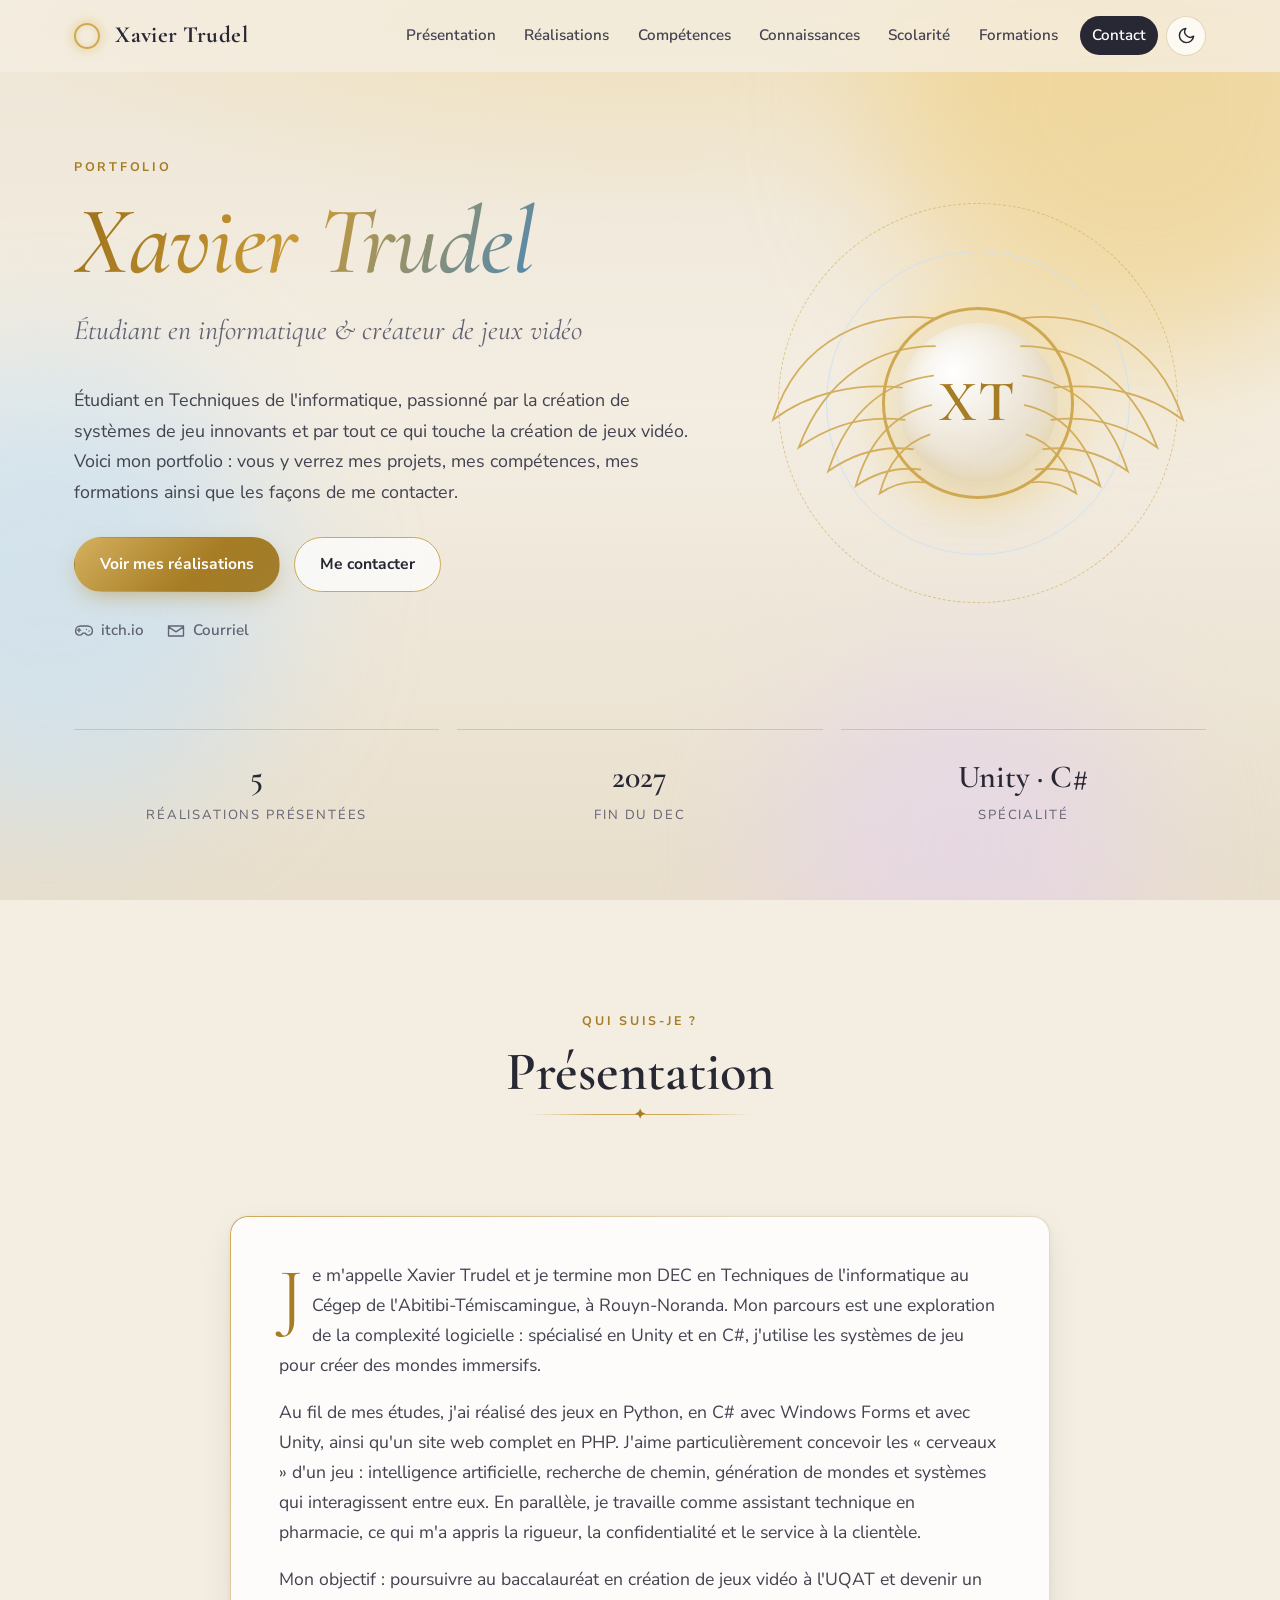
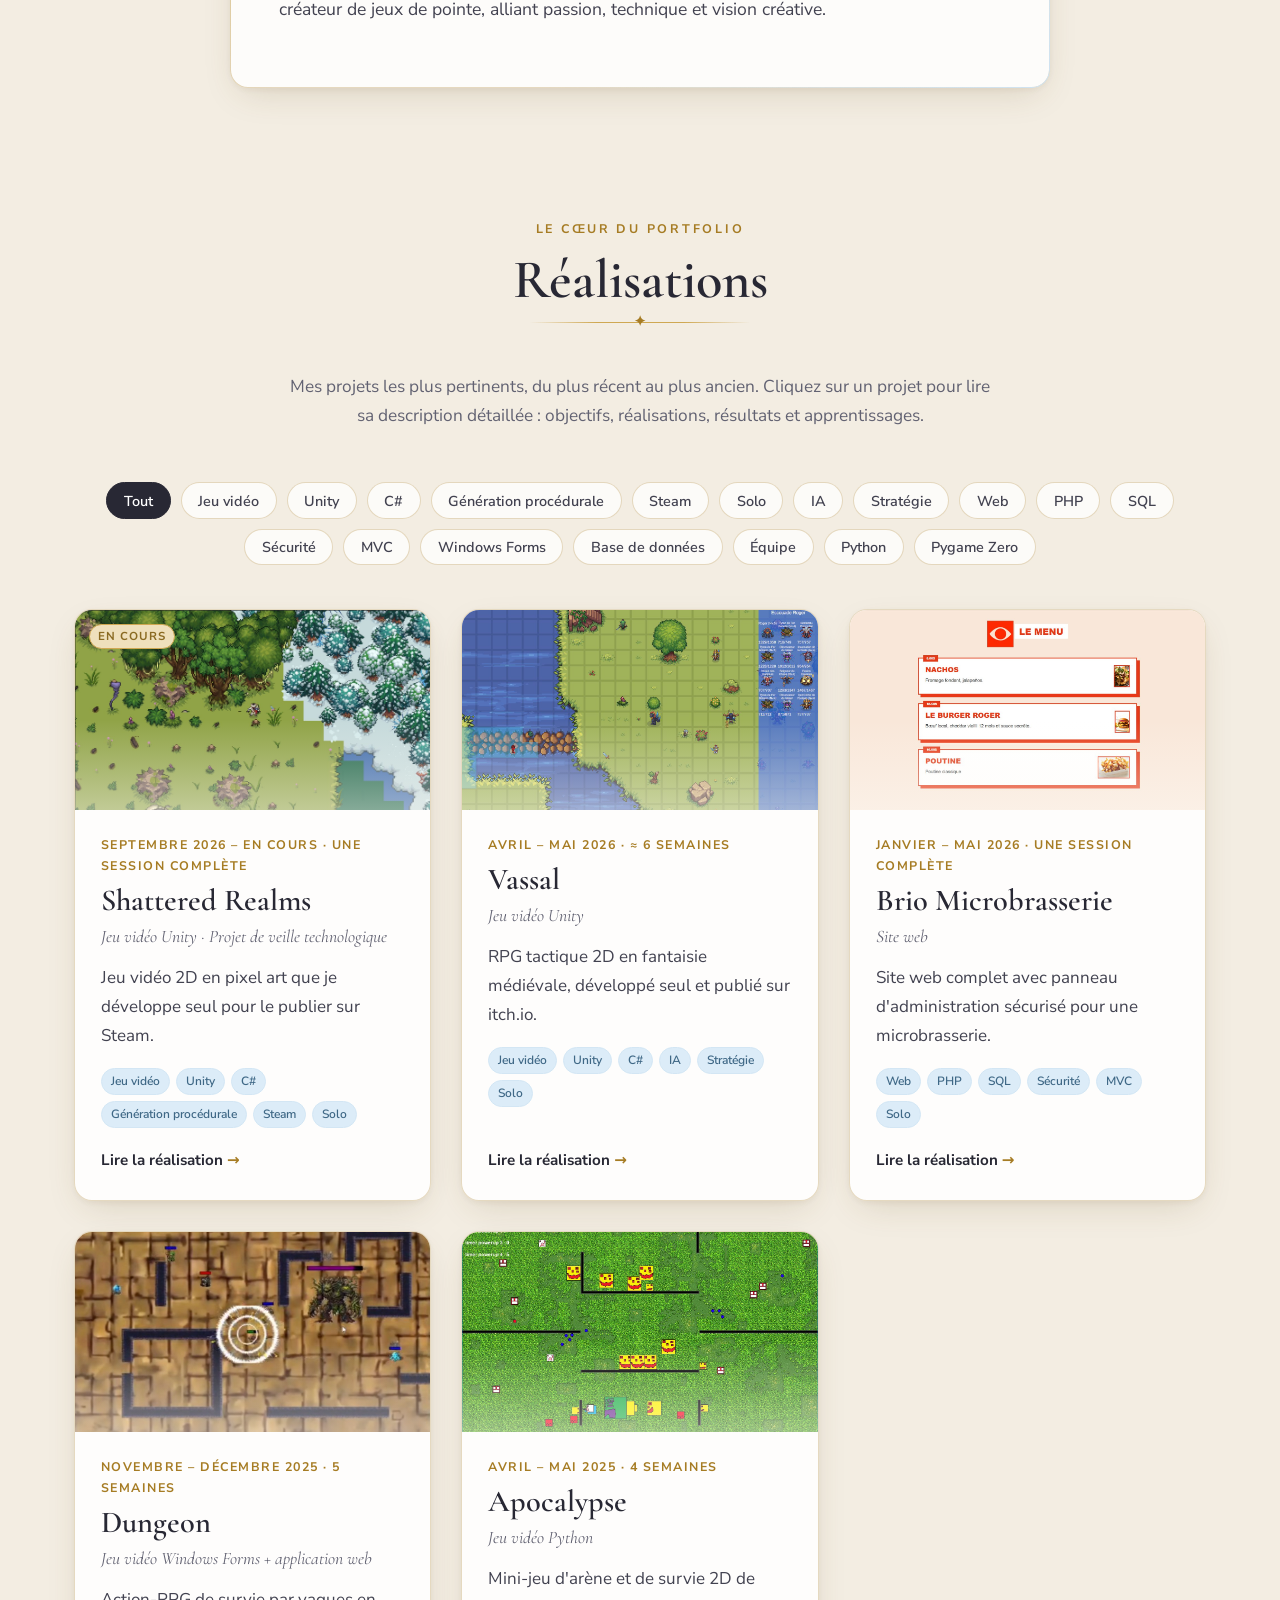
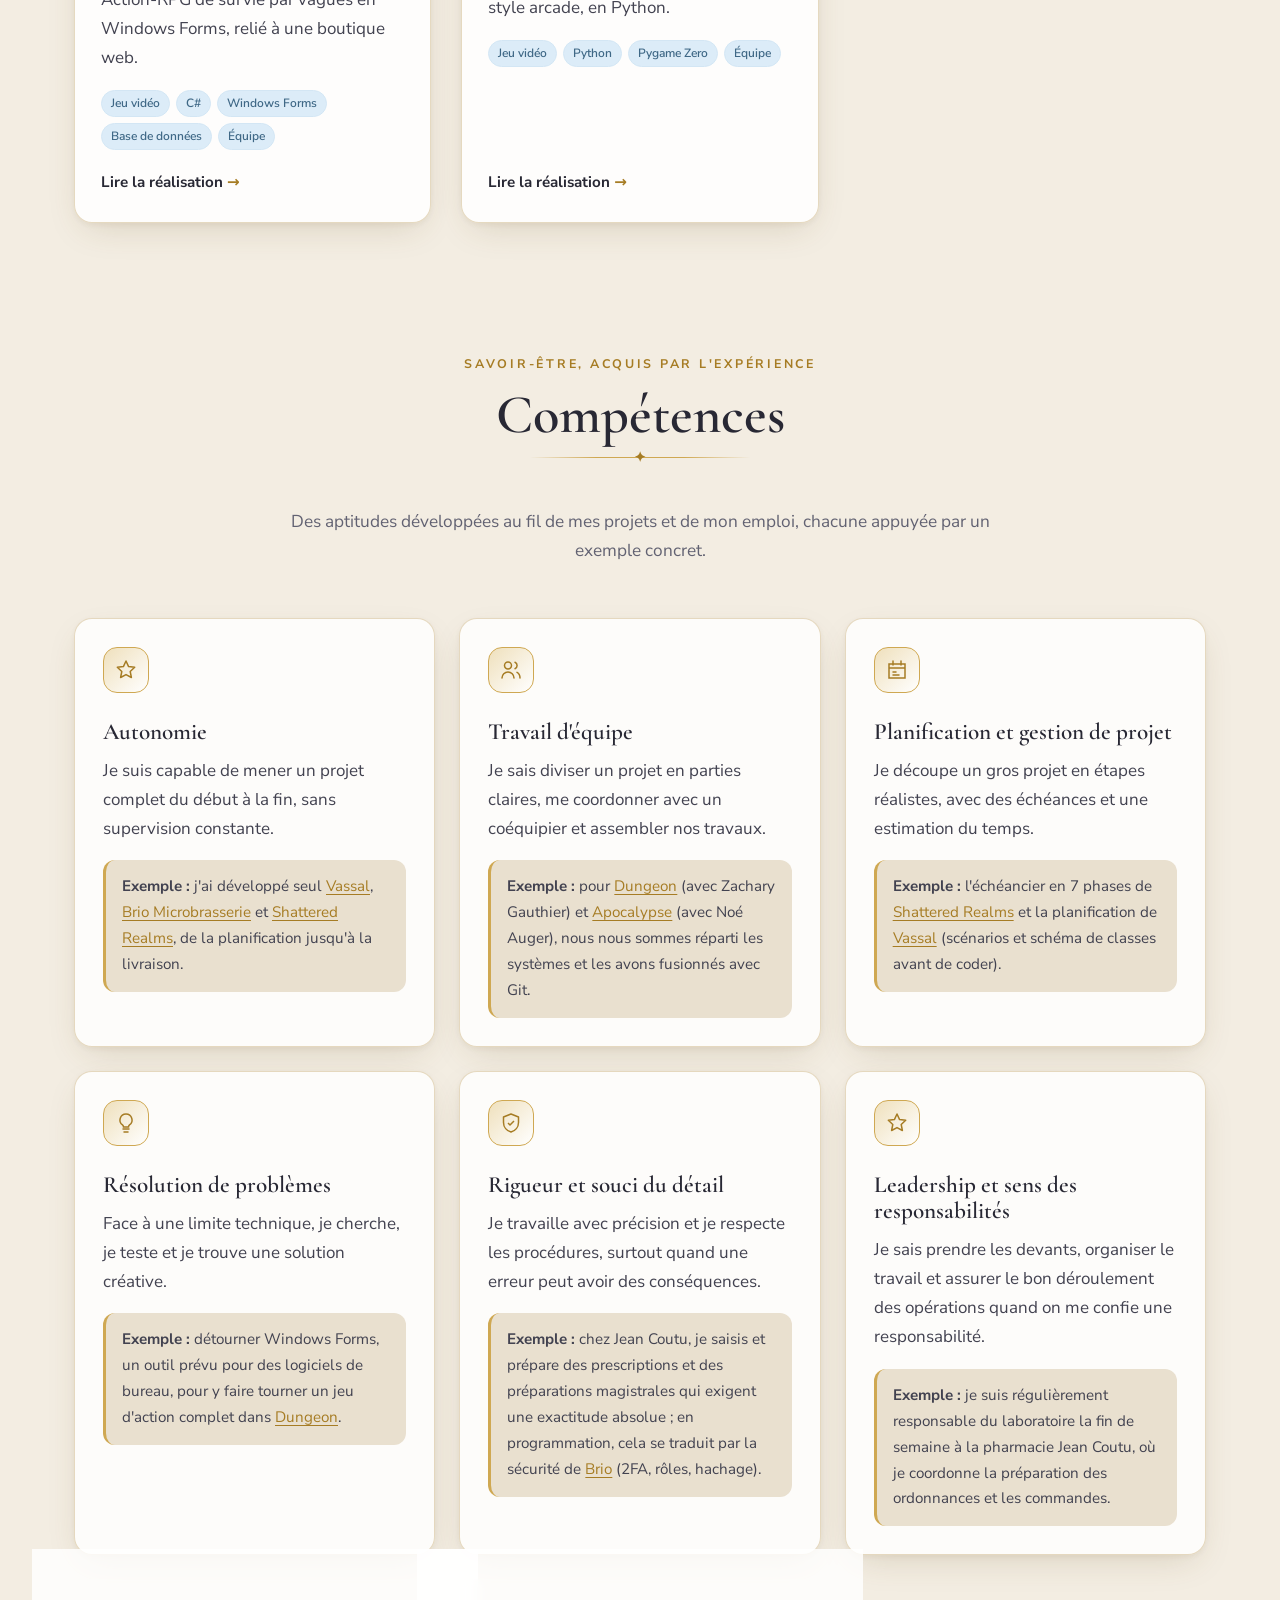
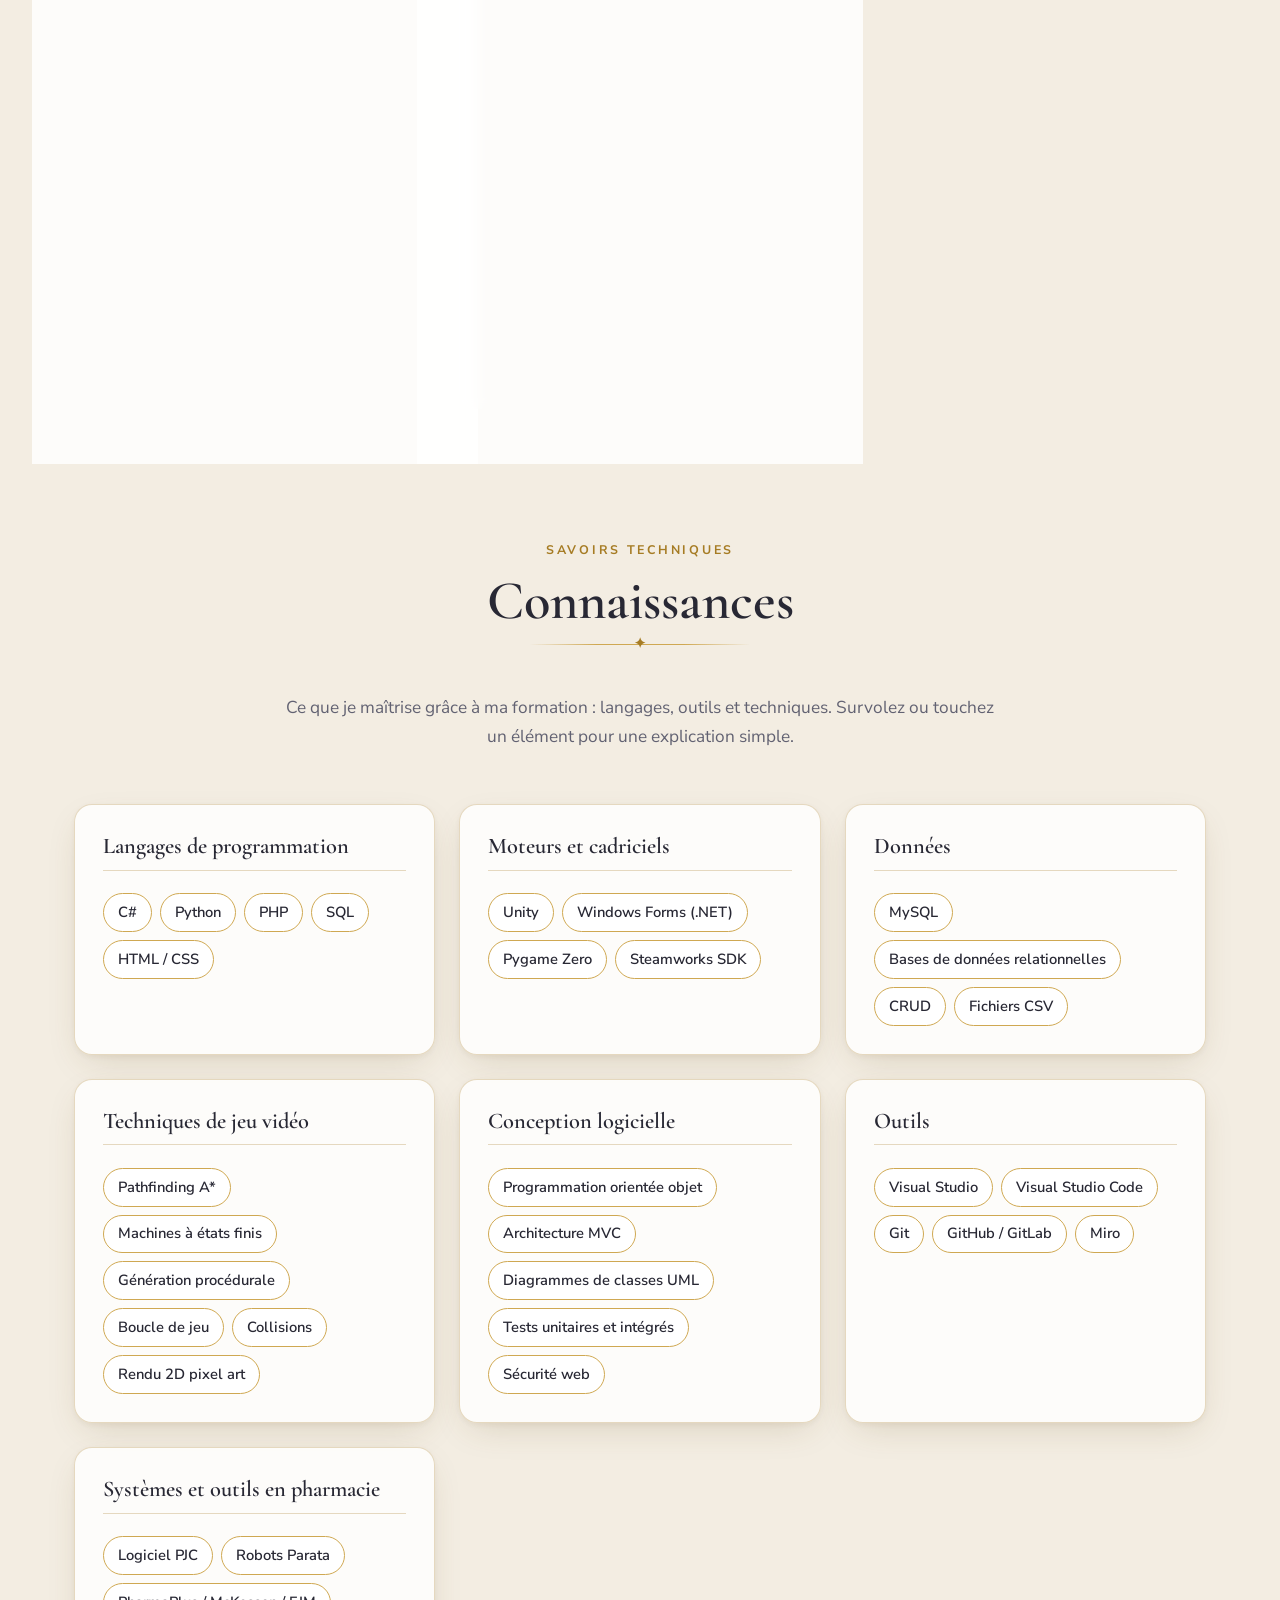
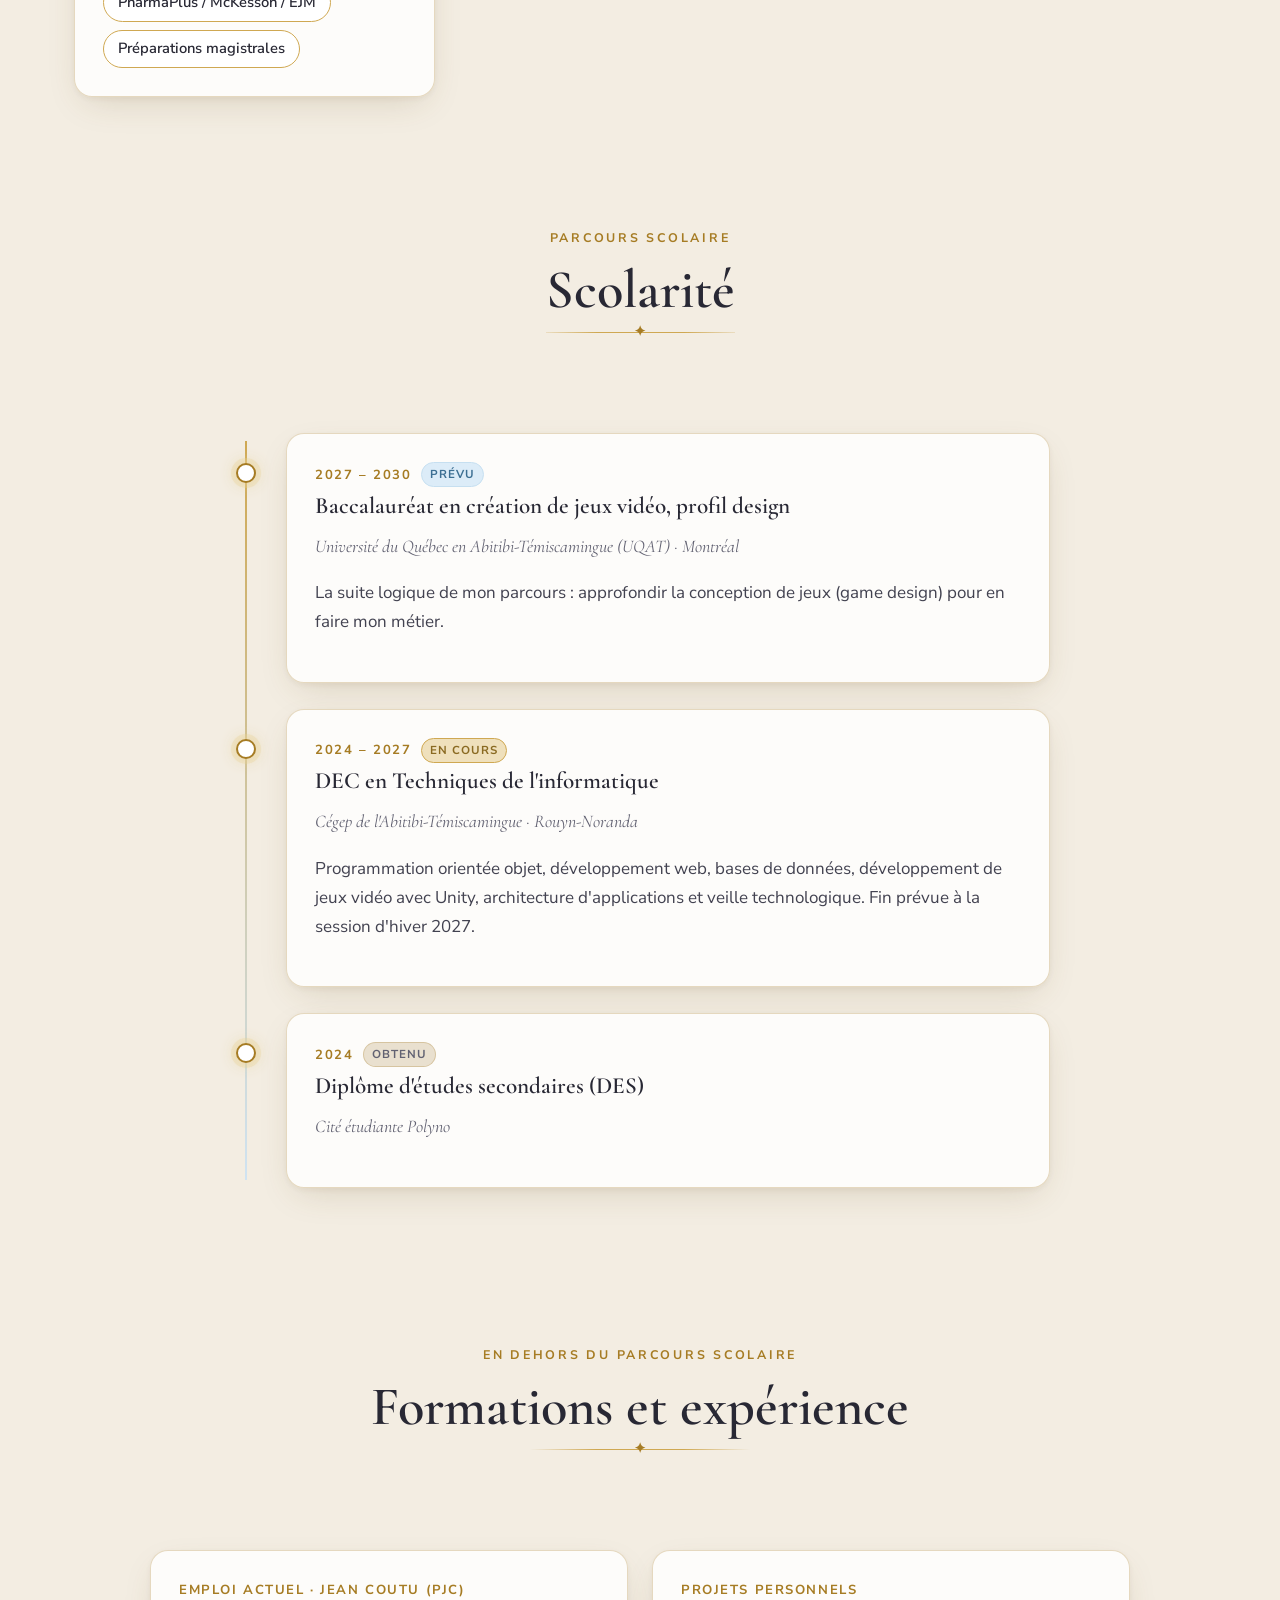
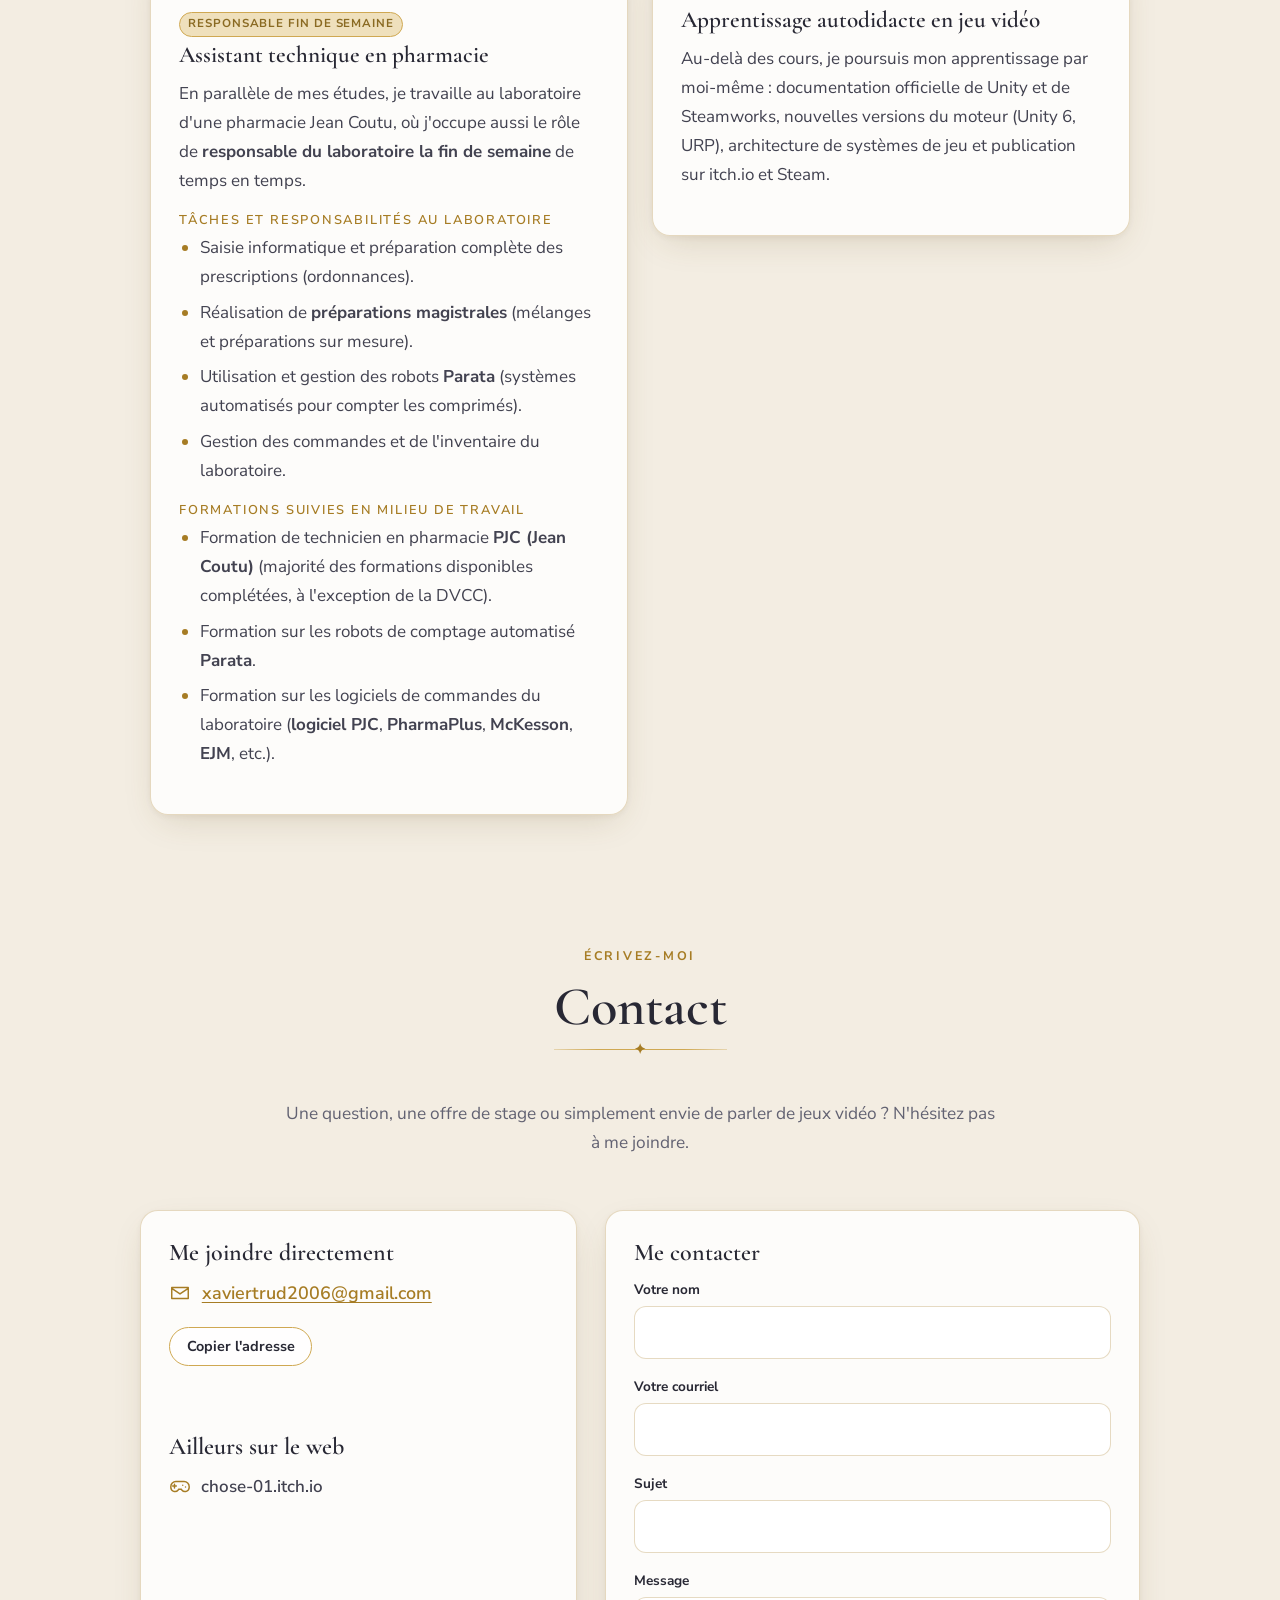
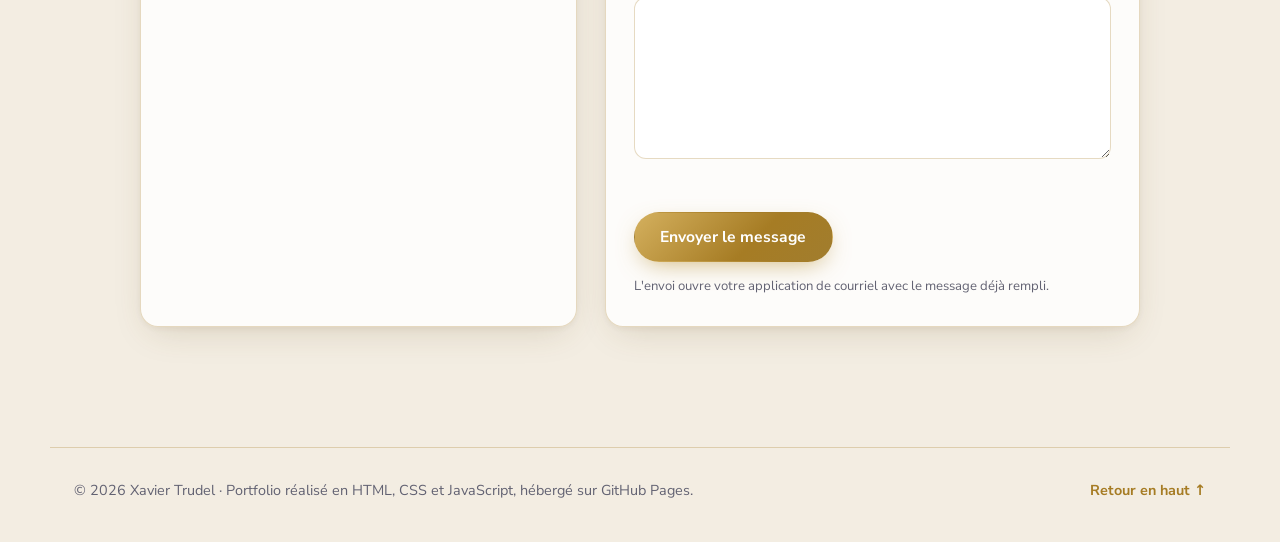
==== index.html @ a473d4f2 "ajout de la partie de la pharmacie" ====
<!DOCTYPE html>
<html lang="fr">
<head>
  <meta charset="UTF-8">
  <meta name="viewport" content="width=device-width, initial-scale=1.0">
  <title>Xavier Trudel · Portfolio · Développeur de jeux vidéo</title>
  <meta name="description" content="Portfolio de Xavier Trudel, étudiant en Techniques de l'informatique passionné par la création de jeux vidéo : projets, compétences, connaissances, scolarité et contact.">
  <meta property="og:title" content="Xavier Trudel · Portfolio">
  <meta property="og:description" content="Étudiant en Techniques de l'informatique, passionné par la création de systèmes de jeu.">
  <meta property="og:image" content="assets/img/shattered/monde.jpg">
  <meta property="og:type" content="website">
  <link rel="icon" href="assets/img/favicon.svg" type="image/svg+xml">
  <link rel="preconnect" href="https://fonts.googleapis.com">
  <link rel="preconnect" href="https://fonts.gstatic.com" crossorigin>
  <link href="https://fonts.googleapis.com/css2?family=Cormorant+Garamond:ital,wght@0,500;0,600;0,700;1,500&family=Nunito+Sans:opsz,wght@6..12,300;6..12,400;6..12,600;6..12,700&display=swap" rel="stylesheet">
  <script>try{if(localStorage.getItem("theme")==="sombre")document.documentElement.dataset.theme="sombre";}catch(e){}</script>
  <link rel="stylesheet" href="css/style.css?v=5">
</head>
<body>
  <a class="skip-link" href="#contenu">Aller au contenu</a>
  <div class="ciel" aria-hidden="true"><span class="halo halo-1"></span><span class="halo halo-2"></span><span class="halo halo-3"></span></div>
  <div class="particules" aria-hidden="true"></div>

  <header class="entete" id="entete">
    <nav class="nav" aria-label="Navigation principale">
      <a class="logo" href="#accueil" aria-label="Retour à l'accueil">
        <span class="logo-halo" aria-hidden="true"></span><span>Xavier Trudel</span>
      </a>
      <div class="nav-droite">
        <ul class="nav-liens" id="nav-liens">
          <li><a href="#presentation">Présentation</a></li>
          <li><a href="#realisations">Réalisations</a></li>
          <li><a href="#competences">Compétences</a></li>
          <li><a href="#connaissances">Connaissances</a></li>
          <li><a href="#scolarite">Scolarité</a></li>
          <li><a href="#formations">Formations</a></li>
          <li><a class="nav-cta" href="#contact">Contact</a></li>
        </ul>
        <button class="theme-bouton" id="theme-bouton" type="button" aria-label="Activer le mode sombre" title="Basculer le mode clair / sombre">
          <svg class="icone-lune" width="20" height="20" viewBox="0 0 24 24" aria-hidden="true"><path fill="none" stroke="currentColor" stroke-width="1.8" stroke-linecap="round" stroke-linejoin="round" d="M21 12.8A9 9 0 1 1 11.2 3a7 7 0 0 0 9.8 9.8Z"/></svg>
          <svg class="icone-soleil" width="20" height="20" viewBox="0 0 24 24" aria-hidden="true"><circle cx="12" cy="12" r="4" fill="none" stroke="currentColor" stroke-width="1.8"/><path fill="none" stroke="currentColor" stroke-width="1.8" stroke-linecap="round" d="M12 2v2.5M12 19.5V22M4.9 4.9l1.8 1.8M17.3 17.3l1.8 1.8M2 12h2.5M19.5 12H22M4.9 19.1l1.8-1.8M17.3 6.7l1.8-1.8"/></svg>
        </button>
        <button class="nav-bouton" aria-expanded="false" aria-controls="nav-liens" aria-label="Ouvrir le menu">
          <span></span><span></span><span></span>
        </button>
      </div>
    </nav>
  </header>

  <main id="contenu">
    <!-- ============ ACCUEIL ============ -->
    <section class="hero" id="accueil">
      <div class="hero-texte reveal">
        <p class="surtitre">Portfolio</p>
        <h1><em>Xavier Trudel</em></h1>
        <p class="hero-role">Étudiant en informatique &amp; créateur de jeux vidéo</p>
        <p class="hero-intro">
          Étudiant en Techniques de l'informatique, passionné par la création de systèmes de jeu innovants et par tout ce qui touche la création de jeux vidéo. Voici mon portfolio : vous y verrez mes projets, mes compétences, mes formations ainsi que les façons de me contacter.
        </p>
        <div class="hero-actions">
          <a class="btn btn-or" href="#realisations">Voir mes réalisations</a>
          <a class="btn btn-ligne" href="#contact">Me contacter</a>
        </div>
        <ul class="hero-liens" aria-label="Profils en ligne">
          <li><a href="https://chose-01.itch.io/vassal" target="_blank" rel="noopener"><svg aria-hidden="true" viewBox="0 0 24 24"><use href="#i-jeu"/></svg>itch.io</a></li>
          <li><a href="mailto:xaviertrud2006@gmail.com"><svg aria-hidden="true" viewBox="0 0 24 24"><use href="#i-mail"/></svg>Courriel</a></li>
        </ul>
      </div>
      <div class="hero-visuel reveal" aria-hidden="true">
        <div class="aureole">
          <span class="anneau anneau-1"></span>
          <span class="anneau anneau-2"></span>
          <span class="anneau anneau-3"></span>
          <svg class="aile aile-g" viewBox="0 0 200 260"><use href="#i-aile"/></svg>
          <svg class="aile aile-d" viewBox="0 0 200 260"><use href="#i-aile"/></svg>
          <div class="aureole-centre">
            <span class="aureole-initiales">XT</span>
          </div>
        </div>
      </div>
      <dl class="hero-chiffres reveal">
        <div><dt>5</dt><dd>réalisations présentées</dd></div>
        <div><dt>2027</dt><dd>fin du DEC</dd></div>
        <div><dt>Unity · C#</dt><dd>spécialité</dd></div>
      </dl>
    </section>

    <!-- ============ PRÉSENTATION ============ -->
    <section class="section" id="presentation">
      <header class="section-titre reveal">
        <p class="surtitre">Qui suis-je ?</p>
        <h2>Présentation</h2>
      </header>
      <div class="presentation reveal">
        <div class="carte carte-lumiere">
          <p class="lettrine">
            Je m'appelle Xavier Trudel et je termine mon DEC en Techniques de l'informatique au Cégep de l'Abitibi-Témiscamingue, à Rouyn-Noranda. Mon parcours est une exploration de la complexité logicielle : spécialisé en Unity et en C#, j'utilise les systèmes de jeu pour créer des mondes immersifs.
          </p>
          <p>
            Au fil de mes études, j'ai réalisé des jeux en Python, en C# avec Windows Forms et avec Unity, ainsi qu'un site web complet en PHP. J'aime particulièrement concevoir les « cerveaux » d'un jeu : intelligence artificielle, recherche de chemin, génération de mondes et systèmes qui interagissent entre eux. En parallèle, je travaille comme assistant technique en pharmacie, ce qui m'a appris la rigueur, la confidentialité et le service à la clientèle.
          </p>
          <p>
            Mon objectif : poursuivre au baccalauréat en création de jeux vidéo à l'UQAT et devenir un créateur de jeux de pointe, alliant passion, technique et vision créative.
          </p>
        </div>
      </div>
    </section>

    <!-- ============ RÉALISATIONS ============ -->
    <section class="section" id="realisations">
      <header class="section-titre reveal">
        <p class="surtitre">Le cœur du portfolio</p>
        <h2>Réalisations</h2>
        <p class="section-intro">Mes projets les plus pertinents, du plus récent au plus ancien. Cliquez sur un projet pour lire sa description détaillée : objectifs, réalisations, résultats et apprentissages.</p>
      </header>
      <div class="filtres reveal" role="group" aria-label="Filtrer les réalisations par étiquette"></div>
      <ol class="projets" id="liste-projets" aria-live="polite"></ol>
    </section>

    <!-- ============ COMPÉTENCES ============ -->
    <section class="section" id="competences">
      <header class="section-titre reveal">
        <p class="surtitre">Savoir-être, acquis par l'expérience</p>
        <h2>Compétences</h2>
        <p class="section-intro">Des aptitudes développées au fil de mes projets et de mon emploi, chacune appuyée par un exemple concret.</p>
      </header>
      <div class="grille-competences">
        <article class="carte competence reveal">
          <svg class="icone" aria-hidden="true" viewBox="0 0 24 24"><use href="#i-etoile"/></svg>
          <h3>Autonomie</h3>
          <p>Je suis capable de mener un projet complet du début à la fin, sans supervision constante.</p>
          <p class="exemple"><strong>Exemple :</strong> j'ai développé seul <a href="projet.html?id=vassal">Vassal</a>, <a href="projet.html?id=brio-microbrasserie">Brio Microbrasserie</a> et <a href="projet.html?id=shattered-realms">Shattered Realms</a>, de la planification jusqu'à la livraison.</p>
        </article>
        <article class="carte competence reveal">
          <svg class="icone" aria-hidden="true" viewBox="0 0 24 24"><use href="#i-equipe"/></svg>
          <h3>Travail d'équipe</h3>
          <p>Je sais diviser un projet en parties claires, me coordonner avec un coéquipier et assembler nos travaux.</p>
          <p class="exemple"><strong>Exemple :</strong> pour <a href="projet.html?id=dungeon">Dungeon</a> (avec Zachary Gauthier) et <a href="projet.html?id=apocalypse">Apocalypse</a> (avec Noé Auger), nous nous sommes réparti les systèmes et les avons fusionnés avec Git.</p>
        </article>
        <article class="carte competence reveal">
          <svg class="icone" aria-hidden="true" viewBox="0 0 24 24"><use href="#i-calendrier"/></svg>
          <h3>Planification et gestion de projet</h3>
          <p>Je découpe un gros projet en étapes réalistes, avec des échéances et une estimation du temps.</p>
          <p class="exemple"><strong>Exemple :</strong> l'échéancier en 7 phases de <a href="projet.html?id=shattered-realms">Shattered Realms</a> et la planification de <a href="projet.html?id=vassal">Vassal</a> (scénarios et schéma de classes avant de coder).</p>
        </article>
        <article class="carte competence reveal">
          <svg class="icone" aria-hidden="true" viewBox="0 0 24 24"><use href="#i-ampoule"/></svg>
          <h3>Résolution de problèmes</h3>
          <p>Face à une limite technique, je cherche, je teste et je trouve une solution créative.</p>
          <p class="exemple"><strong>Exemple :</strong> détourner Windows Forms, un outil prévu pour des logiciels de bureau, pour y faire tourner un jeu d'action complet dans <a href="projet.html?id=dungeon">Dungeon</a>.</p>
        </article>
        <article class="carte competence reveal">
          <svg class="icone" aria-hidden="true" viewBox="0 0 24 24"><use href="#i-bouclier"/></svg>
          <h3>Rigueur et souci du détail</h3>
          <p>Je travaille avec précision et je respecte les procédures, surtout quand une erreur peut avoir des conséquences.</p>
          <p class="exemple"><strong>Exemple :</strong> chez Jean Coutu, je saisis et prépare des prescriptions et des préparations magistrales qui exigent une exactitude absolue ; en programmation, cela se traduit par la sécurité de <a href="projet.html?id=brio-microbrasserie">Brio</a> (2FA, rôles, hachage).</p>
        </article>
        <article class="carte competence reveal">
          <svg class="icone" aria-hidden="true" viewBox="0 0 24 24"><use href="#i-etoile"/></svg>
          <h3>Leadership et sens des responsabilités</h3>
          <p>Je sais prendre les devants, organiser le travail et assurer le bon déroulement des opérations quand on me confie une responsabilité.</p>
          <p class="exemple"><strong>Exemple :</strong> je suis régulièrement responsable du laboratoire la fin de semaine à la pharmacie Jean Coutu, où je coordonne la préparation des ordonnances et les commandes.</p>
        </article>
        <article class="carte competence reveal">
          <svg class="icone" aria-hidden="true" viewBox="0 0 24 24"><use href="#i-bulle"/></svg>
          <h3>Communication et service à la clientèle</h3>
          <p>J'explique clairement, j'écoute les besoins et je reste courtois, même dans les moments occupés.</p>
          <p class="exemple"><strong>Exemple :</strong> mon emploi en pharmacie me met chaque jour en contact avec les patients, les pharmaciens et le reste de l'équipe du laboratoire.</p>
        </article>
        <article class="carte competence reveal">
          <svg class="icone" aria-hidden="true" viewBox="0 0 24 24"><use href="#i-livre"/></svg>
          <h3>Apprentissage continu</h3>
          <p>J'apprends rapidement de nouveaux outils par moi-même et je me tiens à jour.</p>
          <p class="exemple"><strong>Exemple :</strong> la veille technologique de <a href="projet.html?id=shattered-realms">Shattered Realms</a> m'a fait découvrir Unity 6, la génération procédurale et le processus de publication sur Steam.</p>
        </article>
      </div>
    </section>

    <!-- ============ CONNAISSANCES ============ -->
    <section class="section" id="connaissances">
      <header class="section-titre reveal">
        <p class="surtitre">Savoirs techniques</p>
        <h2>Connaissances</h2>
        <p class="section-intro">Ce que je maîtrise grâce à ma formation : langages, outils et techniques. Survolez ou touchez un élément pour une explication simple.</p>
      </header>
      <div class="grille-connaissances">
        <article class="carte connaissance reveal">
          <h3>Langages de programmation</h3>
          <ul class="pastilles">
            <li tabindex="0" data-def="Langage principal de Unity et de .NET. Utilisé dans Shattered Realms, Vassal et Dungeon.">C#</li>
            <li tabindex="0" data-def="Langage simple et polyvalent. Utilisé pour le jeu Apocalypse.">Python</li>
            <li tabindex="0" data-def="Langage côté serveur pour créer des sites dynamiques. Utilisé pour Brio Microbrasserie.">PHP</li>
            <li tabindex="0" data-def="Langage pour interroger et modifier une base de données. Utilisé dans Brio et Dungeon.">SQL</li>
            <li tabindex="0" data-def="Structure (HTML) et apparence (CSS) des pages web, comme ce portfolio.">HTML / CSS</li>
          </ul>
        </article>
        <article class="carte connaissance reveal">
          <h3>Moteurs et cadriciels</h3>
          <ul class="pastilles">
            <li tabindex="0" data-def="Moteur de jeu professionnel. Tilemaps, URP, Input System, ScriptableObjects, animations.">Unity</li>
            <li tabindex="0" data-def="Outil de Microsoft pour créer des applications Windows, détourné pour faire un jeu dans Dungeon.">Windows Forms (.NET)</li>
            <li tabindex="0" data-def="Bibliothèque Python qui simplifie la création de jeux 2D. Utilisée pour Apocalypse.">Pygame Zero</li>
            <li tabindex="0" data-def="Boîte à outils de Steam pour ajouter succès et sauvegardes en ligne. En apprentissage dans Shattered Realms.">Steamworks SDK</li>
          </ul>
        </article>
        <article class="carte connaissance reveal">
          <h3>Données</h3>
          <ul class="pastilles">
            <li tabindex="0" data-def="Système de base de données relationnelle, utilisé dans Brio et Dungeon.">MySQL</li>
            <li tabindex="0" data-def="Conception de tables liées entre elles, sans doublons d'information.">Bases de données relationnelles</li>
            <li tabindex="0" data-def="Create, Read, Update, Delete : les quatre opérations de base sur des données.">CRUD</li>
            <li tabindex="0" data-def="Fichier texte en forme de tableau, utilisé pour l'historique des parties d'Apocalypse.">Fichiers CSV</li>
          </ul>
        </article>
        <article class="carte connaissance reveal">
          <h3>Techniques de jeu vidéo</h3>
          <ul class="pastilles">
            <li tabindex="0" data-def="Algorithme qui trouve le chemin le plus court en évitant les obstacles, comme un GPS.">Pathfinding A*</li>
            <li tabindex="0" data-def="Organisation d'un comportement en états (patrouiller, attaquer, fuir) pour l'IA des ennemis.">Machines à états finis</li>
            <li tabindex="0" data-def="Création automatique de contenu (cartes, biomes) par des algorithmes plutôt qu'à la main.">Génération procédurale</li>
            <li tabindex="0" data-def="Cycle répété plusieurs fois par seconde : lire les touches, mettre à jour, redessiner.">Boucle de jeu</li>
            <li tabindex="0" data-def="Détection du moment où deux objets se touchent.">Collisions</li>
            <li tabindex="0" data-def="Optimisations de l'affichage : Sprite Atlas, tri de profondeur, caméra au pixel près.">Rendu 2D pixel art</li>
          </ul>
        </article>
        <article class="carte connaissance reveal">
          <h3>Conception logicielle</h3>
          <ul class="pastilles">
            <li tabindex="0" data-def="Programmer avec des objets : classes, héritage, polymorphisme, encapsulation, abstraction.">Programmation orientée objet</li>
            <li tabindex="0" data-def="Modèle-Vue-Contrôleur : séparer données, affichage et logique.">Architecture MVC</li>
            <li tabindex="0" data-def="Schéma qui montre les classes d'un programme et leurs liens, avant ou après le codage.">Diagrammes de classes UML</li>
            <li tabindex="0" data-def="Petits programmes qui vérifient automatiquement que le code fonctionne.">Tests unitaires et intégrés</li>
            <li tabindex="0" data-def="Sessions, hachage des mots de passe, double facteur et gestion des rôles.">Sécurité web</li>
          </ul>
        </article>
        <article class="carte connaissance reveal">
          <h3>Outils</h3>
          <ul class="pastilles">
            <li tabindex="0" data-def="Environnement de développement complet pour C# et .NET.">Visual Studio</li>
            <li tabindex="0" data-def="Éditeur de code léger, utilisé pour le web et Python.">Visual Studio Code</li>
            <li tabindex="0" data-def="Logiciel qui garde l'historique du code et permet de travailler à plusieurs.">Git</li>
            <li tabindex="0" data-def="Plateformes en ligne pour héberger le code et collaborer.">GitHub / GitLab</li>
            <li tabindex="0" data-def="Tableau blanc en ligne utilisé pour planifier Vassal (scénarios, idées visuelles).">Miro</li>
          </ul>
        </article>
        <article class="carte connaissance reveal">
          <h3>Systèmes et outils en pharmacie</h3>
          <ul class="pastilles">
            <li tabindex="0" data-def="Logiciel de laboratoire Jean Coutu utilisé pour saisir les ordonnances et gérer les dossiers des patients.">Logiciel PJC</li>
            <li tabindex="0" data-def="Robots automatisés qui comptent et distribuent les comprimés à haute vitesse : entretien, remplissage et gestion.">Robots Parata</li>
            <li tabindex="0" data-def="Plateformes logicielles utilisées pour passer et recevoir les commandes de médicaments et gérer les stocks du laboratoire.">PharmaPlus / McKesson / EJM</li>
            <li tabindex="0" data-def="Préparation sur mesure de médicaments (crèmes, mélanges, solutions) selon des protocoles de dosage stricts.">Préparations magistrales</li>
          </ul>
        </article>
      </div>
    </section>

    <!-- ============ SCOLARITÉ ============ -->
    <section class="section" id="scolarite">
      <header class="section-titre reveal">
        <p class="surtitre">Parcours scolaire</p>
        <h2>Scolarité</h2>
      </header>
      <ol class="frise">
        <li class="frise-item reveal">
          <span class="frise-point" aria-hidden="true"></span>
          <div class="carte">
            <p class="frise-date">2027 – 2030 <span class="badge badge-ciel">Prévu</span></p>
            <h3>Baccalauréat en création de jeux vidéo, profil design</h3>
            <p class="frise-lieu">Université du Québec en Abitibi-Témiscamingue (UQAT) · Montréal</p>
            <p>La suite logique de mon parcours : approfondir la conception de jeux (game design) pour en faire mon métier.</p>
          </div>
        </li>
        <li class="frise-item reveal">
          <span class="frise-point" aria-hidden="true"></span>
          <div class="carte">
            <p class="frise-date">2024 – 2027 <span class="badge badge-or">En cours</span></p>
            <h3>DEC en Techniques de l'informatique</h3>
            <p class="frise-lieu">Cégep de l'Abitibi-Témiscamingue · Rouyn-Noranda</p>
            <p>Programmation orientée objet, développement web, bases de données, développement de jeux vidéo avec Unity, architecture d'applications et veille technologique. Fin prévue à la session d'hiver 2027.</p>
          </div>
        </li>
        <li class="frise-item reveal">
          <span class="frise-point" aria-hidden="true"></span>
          <div class="carte">
            <p class="frise-date">2024 <span class="badge">Obtenu</span></p>
            <h3>Diplôme d'études secondaires (DES)</h3>
            <p class="frise-lieu">Cité étudiante Polyno</p>
          </div>
        </li>
      </ol>
    </section>

    <!-- ============ FORMATIONS ============ -->
    <section class="section" id="formations">
      <header class="section-titre reveal">
        <p class="surtitre">En dehors du parcours scolaire</p>
        <h2>Formations et expérience</h2>
      </header>
      <div class="grille-formations">
        <article class="carte formation reveal">
          <p class="frise-date">Emploi actuel · Jean Coutu (PJC) <span class="badge badge-or">Responsable fin de semaine</span></p>
          <h3>Assistant technique en pharmacie</h3>
          <p>En parallèle de mes études, je travaille au laboratoire d'une pharmacie Jean Coutu, où j'occupe aussi le rôle de <strong>responsable du laboratoire la fin de semaine</strong> de temps en temps.</p>
          <h4>Tâches et responsabilités au laboratoire</h4>
          <ul>
            <li>Saisie informatique et préparation complète des prescriptions (ordonnances).</li>
            <li>Réalisation de <strong>préparations magistrales</strong> (mélanges et préparations sur mesure).</li>
            <li>Utilisation et gestion des robots <strong>Parata</strong> (systèmes automatisés pour compter les comprimés).</li>
            <li>Gestion des commandes et de l'inventaire du laboratoire.</li>
          </ul>
          <h4>Formations suivies en milieu de travail</h4>
          <ul>
            <li>Formation de technicien en pharmacie <strong>PJC (Jean Coutu)</strong> (majorité des formations disponibles complétées, à l'exception de la DVCC).</li>
            <li>Formation sur les robots de comptage automatisé <strong>Parata</strong>.</li>
            <li>Formation sur les logiciels de commandes du laboratoire (<strong>logiciel PJC</strong>, <strong>PharmaPlus</strong>, <strong>McKesson</strong>, <strong>EJM</strong>, etc.).</li>
          </ul>
        </article>
        <article class="carte formation reveal">
          <p class="frise-date">Projets personnels</p>
          <h3>Apprentissage autodidacte en jeu vidéo</h3>
          <p>Au-delà des cours, je poursuis mon apprentissage par moi-même : documentation officielle de Unity et de Steamworks, nouvelles versions du moteur (Unity 6, URP), architecture de systèmes de jeu et publication sur itch.io et Steam.</p>
        </article>
      </div>
    </section>

    <!-- ============ CONTACT ============ -->
    <section class="section" id="contact">
      <header class="section-titre reveal">
        <p class="surtitre">Écrivez-moi</p>
        <h2>Contact</h2>
        <p class="section-intro">Une question, une offre de stage ou simplement envie de parler de jeux vidéo ? N'hésitez pas à me joindre.</p>
      </header>
      <div class="contact reveal">
        <div class="carte contact-infos">
          <h3>Me joindre directement</h3>
          <p class="contact-courriel">
            <svg aria-hidden="true" viewBox="0 0 24 24"><use href="#i-mail"/></svg>
            <a href="mailto:xaviertrud2006@gmail.com">xaviertrud2006@gmail.com</a>
          </p>
          <button class="btn btn-ligne btn-petit" id="copier-courriel" type="button">Copier l'adresse</button>
          <p class="contact-statut" id="copie-statut" role="status"></p>
          <h3>Ailleurs sur le web</h3>
          <ul class="contact-liens">
            <li><a href="https://chose-01.itch.io/vassal" target="_blank" rel="noopener"><svg aria-hidden="true" viewBox="0 0 24 24"><use href="#i-jeu"/></svg>chose-01.itch.io</a></li>
          </ul>
        </div>
        <form class="carte contact-form" id="form-contact" novalidate>
          <h3>Me contacter</h3>
          <div class="champ">
            <label for="nom">Votre nom</label>
            <input id="nom" name="nom" type="text" autocomplete="name" required>
          </div>
          <div class="champ">
            <label for="courriel">Votre courriel</label>
            <input id="courriel" name="courriel" type="email" autocomplete="email" required>
          </div>
          <div class="champ">
            <label for="sujet">Sujet</label>
            <input id="sujet" name="sujet" type="text" required>
          </div>
          <div class="champ">
            <label for="message">Message</label>
            <textarea id="message" name="message" rows="5" required></textarea>
          </div>
          <p class="form-erreur" id="form-erreur" role="alert"></p>
          <button class="btn btn-or" type="submit">Envoyer le message</button>
          <p class="form-note">L'envoi ouvre votre application de courriel avec le message déjà rempli.</p>
        </form>
      </div>
    </section>
  </main>

  <footer class="pied">
    <p>© <span id="annee">2026</span> Xavier Trudel · Portfolio réalisé en HTML, CSS et JavaScript, hébergé sur GitHub Pages.</p>
    <a href="#accueil" class="retour-haut">Retour en haut ↑</a>
  </footer>

  <!-- Icônes SVG -->
  <svg width="0" height="0" style="position:absolute" aria-hidden="true">
    <symbol id="i-github" viewBox="0 0 24 24"><path fill="currentColor" d="M12 .5a11.5 11.5 0 0 0-3.64 22.41c.58.1.79-.25.79-.56v-2c-3.2.7-3.88-1.37-3.88-1.37-.52-1.33-1.28-1.69-1.28-1.69-1.04-.71.08-.7.08-.7 1.16.08 1.77 1.19 1.77 1.19 1.03 1.76 2.7 1.25 3.36.96.1-.75.4-1.25.73-1.54-2.56-.29-5.25-1.28-5.25-5.69 0-1.26.45-2.29 1.19-3.1-.12-.29-.52-1.46.11-3.05 0 0 .97-.31 3.17 1.18a11 11 0 0 1 5.77 0c2.2-1.49 3.17-1.18 3.17-1.18.63 1.59.23 2.76.11 3.05.74.81 1.19 1.84 1.19 3.1 0 4.42-2.7 5.39-5.27 5.68.41.36.78 1.06.78 2.14v3.17c0 .31.21.67.8.56A11.5 11.5 0 0 0 12 .5Z"/></symbol>
    <symbol id="i-jeu" viewBox="0 0 24 24"><path fill="none" stroke="currentColor" stroke-width="1.6" stroke-linecap="round" d="M6 9v4M4 11h4M15 10h.01M18 12h.01M7.5 6h9A5.5 5.5 0 0 1 22 11.5v1A4.5 4.5 0 0 1 14 15.3l-.6-.8h-2.8l-.6.8A4.5 4.5 0 0 1 2 12.5v-1A5.5 5.5 0 0 1 7.5 6Z"/></symbol>
    <symbol id="i-mail" viewBox="0 0 24 24"><path fill="none" stroke="currentColor" stroke-width="1.6" stroke-linejoin="round" d="M3 6h18v12H3zM3 7l9 6 9-6"/></symbol>
    <symbol id="i-etoile" viewBox="0 0 24 24"><path fill="none" stroke="currentColor" stroke-width="1.5" stroke-linejoin="round" d="m12 3 2.6 5.6 6.1.7-4.5 4.2 1.2 6L12 16.6 6.6 19.5l1.2-6-4.5-4.2 6.1-.7z"/></symbol>
    <symbol id="i-equipe" viewBox="0 0 24 24"><path fill="none" stroke="currentColor" stroke-width="1.5" stroke-linecap="round" d="M9 11a3.5 3.5 0 1 0 0-7 3.5 3.5 0 0 0 0 7Zm-6 9c0-3.3 2.7-6 6-6s6 2.7 6 6M16 4.3a3.5 3.5 0 0 1 0 6.4M18 14.4c1.8.9 3 2.9 3 5.6"/></symbol>
    <symbol id="i-calendrier" viewBox="0 0 24 24"><path fill="none" stroke="currentColor" stroke-width="1.5" stroke-linecap="round" d="M4 6h16v14H4zM4 10h16M8 3v4M16 3v4M8 14h3M8 17h6"/></symbol>
    <symbol id="i-ampoule" viewBox="0 0 24 24"><path fill="none" stroke="currentColor" stroke-width="1.5" stroke-linecap="round" d="M9 18h6M10 21h4M12 3a6 6 0 0 0-3.5 10.9c.6.5 1 1.2 1 2.1h5c0-.9.4-1.6 1-2.1A6 6 0 0 0 12 3Z"/></symbol>
    <symbol id="i-bouclier" viewBox="0 0 24 24"><path fill="none" stroke="currentColor" stroke-width="1.5" stroke-linejoin="round" d="M12 3 4.5 6v5.5c0 4.5 3.2 8.3 7.5 9.5 4.3-1.2 7.5-5 7.5-9.5V6zM9 12l2 2 4-4"/></symbol>
    <symbol id="i-bulle" viewBox="0 0 24 24"><path fill="none" stroke="currentColor" stroke-width="1.5" stroke-linejoin="round" d="M4 5h16v11H9l-5 4zM8 9h8M8 12h5"/></symbol>
    <symbol id="i-livre" viewBox="0 0 24 24"><path fill="none" stroke="currentColor" stroke-width="1.5" stroke-linejoin="round" d="M12 6.5C10 5 7 4.5 3.5 5v13c3.5-.5 6.5 0 8.5 1.5 2-1.5 5-2 8.5-1.5V5C17 4.5 14 5 12 6.5Zm0 0v13"/></symbol>
    <symbol id="i-aile" viewBox="0 0 200 260"><g fill="none" stroke="currentColor" stroke-width="2" stroke-linecap="round"><path d="M190 30C120 20 40 50 12 140c40-30 90-40 140-35"/><path d="M188 60C130 60 70 90 40 170c35-25 75-35 115-30"/><path d="M186 92C140 98 95 125 72 196c28-20 60-28 92-24"/><path d="M184 124c-35 8-66 32-82 88 22-15 46-21 70-18"/><path d="M182 156c-24 8-44 26-54 64 15-10 31-14 48-12"/></g></symbol>
  </svg>

  <script src="js/projets.js?v=4"></script>
  <script src="js/main.js?v=4"></script>
</body>
</html>
---- css/style.css ----
/* =========================================================================
   Portfolio Xavier Trudel : thème « angélique »
   Blanc nacré, lumière dorée, touches de bleu ciel
   ========================================================================= */

:root {
  --ivoire: #f3ede2;
  --nacre: #e9e0cf;
  --blanc: #ffffff;
  --or: #a67c24;
  --or-clair: #cfa852;
  --or-pale: #efe0bc;
  --ciel: #6ba3ce;
  --ciel-pale: #dcecf8;
  --encre: #282834;
  --texte: #424250;
  --texte-doux: #626272;
  --bordure: rgba(166, 124, 36, 0.28);
  --ombre: 0 12px 36px -12px rgba(105, 82, 32, 0.22), 0 2px 8px -2px rgba(105, 82, 32, 0.1);
  --ombre-forte: 0 24px 60px -18px rgba(105, 82, 32, 0.35), 0 0 0 1px rgba(166, 124, 36, 0.32);
  --rayon: 18px;
  --serif: "Cormorant Garamond", Georgia, "Times New Roman", serif;
  --sans: "Nunito Sans", system-ui, -apple-system, "Segoe UI", sans-serif;
  --max: 1180px;
  --nav-h: 72px;
}

*, *::before, *::after { box-sizing: border-box; }
html { scroll-behavior: smooth; scroll-padding-top: calc(var(--nav-h) + 16px); }
body {
  margin: 0;
  font-family: var(--sans);
  font-size: 1.0625rem;
  line-height: 1.7;
  color: var(--texte);
  background: var(--ivoire);
  overflow-x: hidden;
  -webkit-font-smoothing: antialiased;
}
body.bloque { overflow: hidden; }
img, video { max-width: 100%; display: block; }
a { color: var(--or); text-decoration-thickness: 1px; text-underline-offset: 3px; }
a:hover { color: #8f6e25; }
:focus-visible { outline: 2px solid var(--ciel); outline-offset: 3px; border-radius: 6px; }
h1, h2, h3, h4 { font-family: var(--serif); color: var(--encre); line-height: 1.15; margin: 0 0 .5em; font-weight: 600; }
h3 { font-size: 1.45rem; }
h4 { font-family: var(--sans); font-size: .8rem; letter-spacing: .14em; text-transform: uppercase; color: var(--or); margin-top: 1.2em; }
p { margin: 0 0 1em; }

.skip-link { position: absolute; left: -999px; top: 8px; background: var(--encre); color: #fff; padding: .6em 1em; border-radius: 8px; z-index: 100; }
.skip-link:focus { left: 8px; }

/* ---------- Ciel : halos et particules ---------- */
.ciel { position: fixed; inset: 0; z-index: -2; pointer-events: none; overflow: hidden;
  background:
    radial-gradient(ellipse 80% 50% at 50% -10%, rgba(242, 215, 150, .65), transparent 70%),
    linear-gradient(180deg, #eee6d6 0%, var(--ivoire) 45%, #e8decb 100%); }
.halo { position: absolute; border-radius: 50%; filter: blur(70px); opacity: .65; }
.halo-1 { width: 520px; height: 520px; background: #f0d084; top: -160px; right: -120px; animation: flotter 18s ease-in-out infinite; }
.halo-2 { width: 460px; height: 460px; background: #c5e0f5; top: 40%; left: -180px; animation: flotter 22s ease-in-out infinite reverse; }
.halo-3 { width: 380px; height: 380px; background: #e3cff8; bottom: -140px; right: 10%; opacity: .45; animation: flotter 26s ease-in-out infinite; }
@keyframes flotter { 50% { transform: translate(30px, 40px) scale(1.06); } }

.particules { position: fixed; inset: 0; z-index: -1; pointer-events: none; overflow: hidden; }
.particules span { position: absolute; bottom: -20px; border-radius: 50%;
  background: radial-gradient(circle, #b58018 0%, #dfad42 50%, rgba(223, 173, 66, 0) 75%);
  box-shadow: 0 0 10px 3px rgba(196, 145, 38, .65), 0 0 4px 1px rgba(166, 118, 22, .8);
  animation: monter linear infinite; }
.particules span:nth-child(3n) {
  background: radial-gradient(circle, #3f84ba 0%, #7eb8e6 50%, rgba(126, 184, 230, 0) 75%);
  box-shadow: 0 0 10px 3px rgba(85, 150, 204, .6), 0 0 4px 1px rgba(63, 132, 186, .75);
}
@keyframes monter {
  0% { transform: translate(0, 0); }
  50% { transform: translate(24px, -55vh); }
  100% { transform: translate(-12px, -110vh); }
}

/* ---------- En-tête ---------- */
.entete { position: sticky; top: 0; z-index: 50; height: var(--nav-h);
  background: rgba(243, 237, 226, .82); backdrop-filter: blur(14px) saturate(1.3); -webkit-backdrop-filter: blur(14px) saturate(1.3);
  border-bottom: 1px solid transparent; transition: border-color .3s, box-shadow .3s; }
.entete.defile { border-bottom-color: var(--bordure); box-shadow: 0 6px 30px -18px rgba(120, 100, 50, .35); }
.nav { max-width: var(--max); height: 100%; margin: 0 auto; padding: 0 24px; display: flex; align-items: center; justify-content: space-between; gap: 24px; }
.nav-droite { display: flex; align-items: center; gap: 8px; }
.logo { display: inline-flex; align-items: center; gap: .65em; font-family: var(--serif); font-size: 1.45rem; font-weight: 700; color: var(--encre); text-decoration: none; letter-spacing: .02em; }
.logo:hover { color: var(--encre); }
.logo-halo { width: 26px; height: 26px; border-radius: 50%; border: 2px solid var(--or-clair); box-shadow: 0 0 12px 2px rgba(230, 207, 147, .8), inset 0 0 6px rgba(230, 207, 147, .7); }
.nav-liens { list-style: none; display: flex; align-items: center; gap: 4px; margin: 0; padding: 0; }
.nav-liens a { display: block; padding: .45em .8em; border-radius: 999px; color: var(--texte); text-decoration: none; font-size: .95rem; font-weight: 600; transition: color .2s, background .2s; }
.nav-liens a:hover, .nav-liens a.actif, .nav-liens a[aria-current="page"] { color: var(--encre); background: var(--or-pale); }
.nav-liens .nav-cta { background: var(--encre); color: #fff; margin-left: 6px; }
.nav-liens .nav-cta:hover, .nav-liens .nav-cta.actif { background: var(--or); color: #fff; }
.theme-bouton { width: 40px; height: 40px; border-radius: 50%; border: 1px solid var(--bordure); background: rgba(255, 255, 255, .75); color: var(--encre); display: inline-grid; place-items: center; cursor: pointer; transition: transform .25s, background .25s, border-color .25s, color .25s; }
.theme-bouton:hover { transform: translateY(-1px); border-color: var(--or-clair); color: var(--or); }
.theme-bouton svg { width: 19px; height: 19px; }
.theme-bouton .icone-soleil { display: none; }
:root[data-theme="sombre"] .theme-bouton .icone-lune { display: none; }
:root[data-theme="sombre"] .theme-bouton .icone-soleil { display: block; }
.nav-bouton { display: none; background: none; border: 0; padding: 8px; cursor: pointer; }
.nav-bouton span { display: block; width: 24px; height: 2px; margin: 5px 0; background: var(--encre); border-radius: 2px; transition: transform .3s, opacity .3s; }
.nav-bouton[aria-expanded="true"] span:nth-child(1) { transform: translateY(7px) rotate(45deg); }
.nav-bouton[aria-expanded="true"] span:nth-child(2) { opacity: 0; }
.nav-bouton[aria-expanded="true"] span:nth-child(3) { transform: translateY(-7px) rotate(-45deg); }

/* ---------- Boutons, badges, cartes ---------- */
.btn { display: inline-flex; align-items: center; gap: .55em; padding: .85em 1.6em; border-radius: 999px; font-family: var(--sans); font-weight: 700; font-size: .98rem; text-decoration: none; cursor: pointer; border: 1px solid transparent; transition: transform .25s, box-shadow .25s, background .25s, color .25s; }
.btn svg { width: 18px; height: 18px; }
.btn-or { background: linear-gradient(135deg, #d4b05e, var(--or) 60%, #a17d2e); color: #fff; box-shadow: 0 8px 24px -8px rgba(184, 145, 58, .7); }
.btn-or:hover { color: #fff; transform: translateY(-2px); box-shadow: 0 14px 30px -10px rgba(184, 145, 58, .8); }
.btn-ligne { background: rgba(255, 255, 255, .7); color: var(--encre); border-color: var(--or-clair); }
.btn-ligne:hover { color: var(--encre); background: #fff; transform: translateY(-2px); box-shadow: var(--ombre); }
.btn-petit { padding: .6em 1.15em; font-size: .9rem; }

.badge { display: inline-block; padding: .15em .7em; border-radius: 999px; font-family: var(--sans); font-size: .72rem; font-weight: 700; letter-spacing: .08em; text-transform: uppercase; background: var(--nacre); color: var(--texte-doux); border: 1px solid var(--bordure); vertical-align: middle; }
.badge-or { background: var(--or-pale); color: #8a6a22; border-color: var(--or-clair); }
.badge-ciel { background: var(--ciel-pale); color: #3c6f93; border-color: #c6dff0; }

.carte { position: relative; background: rgba(255, 255, 255, .82); border: 1px solid var(--bordure); border-radius: var(--rayon); padding: 28px; box-shadow: var(--ombre); backdrop-filter: blur(6px); }
.carte-lumiere::before { content: ""; position: absolute; inset: -1px; border-radius: inherit; padding: 1px; pointer-events: none;
  background: linear-gradient(135deg, var(--or-clair), transparent 40%, transparent 60%, #cfe3f2);
  -webkit-mask: linear-gradient(#000 0 0) content-box, linear-gradient(#000 0 0); -webkit-mask-composite: xor; mask-composite: exclude; }

/* ---------- Sections ---------- */
.section { max-width: var(--max); margin: 0 auto; padding: 110px 24px 20px; }
.section-titre { text-align: center; max-width: 720px; margin: 0 auto 52px; }
.section-titre h2 { font-size: clamp(2.4rem, 5vw, 3.4rem); position: relative; display: inline-block; padding-bottom: .25em; }
.section-titre h2::after { content: "✦"; display: block; margin-top: .2em; font-size: .9rem; color: var(--or); letter-spacing: 1em; text-indent: 1em;
  background: linear-gradient(90deg, transparent, var(--or-clair) 30%, var(--or-clair) 70%, transparent) center / 220px 1px no-repeat; }
.surtitre { font-size: .78rem; font-weight: 700; letter-spacing: .22em; text-transform: uppercase; color: var(--or); margin-bottom: .8em; }
.section-intro { color: var(--texte-doux); font-size: 1.08rem; }

/* ---------- Hero ---------- */
.hero { max-width: var(--max); margin: 0 auto; padding: 70px 24px 40px; min-height: calc(100vh - var(--nav-h)); display: grid; grid-template-columns: 1.15fr .85fr; align-items: center; gap: 40px 60px; }
.hero h1 { font-size: clamp(3.4rem, 8vw, 6rem); font-weight: 600; margin-bottom: .1em; letter-spacing: -.01em; }
.hero h1 em { font-style: italic; font-weight: 500; background: linear-gradient(120deg, #9b6f19, #c89936 48%, #4d88b5); -webkit-background-clip: text; background-clip: text; color: transparent; }
.hero-role { font-family: var(--serif); font-size: clamp(1.35rem, 2.6vw, 1.75rem); font-style: italic; color: var(--texte-doux); margin-bottom: 1.1em; }
.hero-intro { font-size: 1.12rem; max-width: 56ch; }
.hero-actions { display: flex; flex-wrap: wrap; gap: 14px; margin: 30px 0 26px; }
.hero-liens { list-style: none; padding: 0; margin: 0; display: flex; flex-wrap: wrap; gap: 8px 22px; }
.hero-liens a { display: inline-flex; align-items: center; gap: .45em; color: var(--texte-doux); text-decoration: none; font-weight: 600; font-size: .95rem; }
.hero-liens a:hover { color: var(--or); }
.hero-liens svg { width: 20px; height: 20px; }

.hero-visuel { display: grid; place-items: center; }
.aureole { position: relative; width: min(400px, 80vw); aspect-ratio: 1; display: grid; place-items: center; }
.anneau { position: absolute; border-radius: 50%; border: 1px solid var(--or-clair); }
.anneau-1 { inset: 0; border-style: dashed; opacity: .6; animation: tourner 60s linear infinite; }
.anneau-2 { inset: 12%; border-color: #cfe3f2; animation: tourner 45s linear infinite reverse; }
.anneau-3 { inset: 26%; border-width: 3px; box-shadow: 0 0 40px 8px rgba(245, 220, 154, .55), inset 0 0 30px 4px rgba(245, 220, 154, .45); }
@keyframes tourner { to { transform: rotate(360deg); } }
.aile { position: absolute; width: 46%; top: 22%; color: var(--or-clair); opacity: .9; }
.aile-g { right: 58%; animation: battre 6s ease-in-out infinite; transform-origin: right center; }
.aile-d { left: 58%; transform: scaleX(-1); animation: battre-d 6s ease-in-out infinite; transform-origin: center center; }
@keyframes battre { 50% { transform: rotate(-5deg) translateY(-6px); } }
@keyframes battre-d { 0%, 100% { transform: scaleX(-1); } 50% { transform: scaleX(-1) rotate(-5deg) translateY(-6px); } }
.aureole-centre { width: 40%; aspect-ratio: 1; border-radius: 50%; display: grid; place-items: center;
  background: radial-gradient(circle at 35% 30%, #fff, var(--nacre) 60%, var(--or-pale));
  box-shadow: 0 20px 50px -10px rgba(184, 145, 58, .35), inset 0 -6px 16px rgba(184, 145, 58, .15); animation: flotter-centre 7s ease-in-out infinite; }
@keyframes flotter-centre { 50% { transform: translateY(-10px); } }
.aureole-initiales { font-family: var(--serif); font-size: clamp(2.6rem, 6vw, 3.6rem); font-weight: 600; color: var(--or); letter-spacing: .04em; }

.hero-chiffres { grid-column: 1 / -1; display: grid; grid-template-columns: repeat(3, 1fr); gap: 18px; margin: 10px 0 0; }
.hero-chiffres div { text-align: center; padding: 20px; border-top: 1px solid var(--bordure); }
.hero-chiffres dt { font-family: var(--serif); font-size: 2rem; font-weight: 600; color: var(--encre); }
.hero-chiffres dd { margin: 0; font-size: .82rem; letter-spacing: .14em; text-transform: uppercase; color: var(--texte-doux); }

/* ---------- Présentation ---------- */
.presentation { max-width: 820px; margin: 0 auto; }
.presentation .carte { padding: 44px 48px; font-size: 1.1rem; }
.lettrine::first-letter { font-family: var(--serif); float: left; font-size: 4.2em; line-height: .85; padding: .06em .12em 0 0; color: var(--or); }

/* ---------- Filtres et cartes projets ---------- */
.filtres { display: flex; flex-wrap: wrap; justify-content: center; gap: 10px; margin-bottom: 44px; }
.filtre { font-family: var(--sans); font-size: .9rem; font-weight: 600; color: var(--texte); background: rgba(255, 255, 255, .75); border: 1px solid var(--bordure); padding: .5em 1.15em; border-radius: 999px; cursor: pointer; transition: all .2s; }
.filtre:hover { border-color: var(--or-clair); color: var(--encre); }
.filtre.actif { background: var(--encre); border-color: var(--encre); color: #fff; }

.projets { list-style: none; padding: 0; margin: 0; display: grid; grid-template-columns: repeat(auto-fill, minmax(330px, 1fr)); gap: 30px; }
.projet { transition-delay: var(--delai, 0ms); }
.projet-carte { height: 100%; display: flex; flex-direction: column; text-decoration: none; color: inherit; background: rgba(255, 255, 255, .88); border: 1px solid var(--bordure); border-radius: var(--rayon); overflow: hidden; box-shadow: var(--ombre); transition: transform .4s cubic-bezier(.2, .8, .2, 1), box-shadow .4s; }
.projet-carte:hover, .projet-carte:focus-visible { transform: translateY(-8px); box-shadow: var(--ombre-forte); color: inherit; }
.projet-image { position: relative; aspect-ratio: 16 / 9; overflow: hidden; background: var(--nacre); }
.projet-image img { width: 100%; height: 100%; object-fit: cover; transition: transform .7s cubic-bezier(.2, .8, .2, 1); }
.projet-image::after { content: ""; position: absolute; inset: 0; background: linear-gradient(180deg, transparent 55%, rgba(253, 251, 246, .45)); }
.projet-carte:hover .projet-image img { transform: scale(1.05); }
.projet-statut { position: absolute; top: 14px; left: 14px; z-index: 1; }
.projet-corps { padding: 24px 26px 26px; display: flex; flex-direction: column; flex: 1; }
.projet-corps h3 { font-size: 1.9rem; margin-bottom: .1em; }
.projet-meta { font-size: .78rem; font-weight: 700; letter-spacing: .12em; text-transform: uppercase; color: var(--or); margin-bottom: .6em; }
.projet-type { font-family: var(--serif); font-style: italic; font-size: 1.1rem; color: var(--texte-doux); margin-bottom: .7em; }
.projet-lien { margin-top: auto; padding-top: 16px; font-weight: 700; font-size: .95rem; color: var(--encre); }
.projet-lien span { display: inline-block; transition: transform .3s; color: var(--or); }
.projet-carte:hover .projet-lien span { transform: translateX(6px); }

.etiquettes { list-style: none; padding: 0; margin: 0 0 4px; display: flex; flex-wrap: wrap; gap: 6px; }
.etiquettes li { font-size: .75rem; font-weight: 600; padding: .2em .75em; border-radius: 999px; background: var(--ciel-pale); color: #3f6886; border: 1px solid #d3e6f4; }
.etiquettes-grandes { justify-content: center; }
.etiquettes-grandes li { font-size: .85rem; padding: .3em .95em; }

/* ---------- Compétences ---------- */
.grille-competences { display: grid; grid-template-columns: repeat(auto-fill, minmax(320px, 1fr)); gap: 24px; }
.competence { transition: transform .35s, box-shadow .35s; }
.competence:hover { transform: translateY(-5px); box-shadow: var(--ombre-forte); }
.competence .icone { width: 46px; height: 46px; padding: 10px; border-radius: 14px; color: var(--or); background: linear-gradient(135deg, var(--or-pale), #fff); border: 1px solid var(--or-clair); margin-bottom: 16px; }
.exemple { font-size: .95rem; padding: 14px 16px; margin: 0; border-radius: 12px; background: var(--nacre); border-left: 3px solid var(--or-clair); }

/* ---------- Connaissances ---------- */
.grille-connaissances { display: grid; grid-template-columns: repeat(auto-fill, minmax(330px, 1fr)); gap: 24px; }
.connaissance h3 { font-size: 1.4rem; padding-bottom: .5em; border-bottom: 1px solid var(--bordure); margin-bottom: 1em; }
.pastilles { list-style: none; padding: 0; margin: 0; display: flex; flex-wrap: wrap; gap: 8px; }
.pastilles li { position: relative; font-size: .92rem; font-weight: 600; color: var(--encre); padding: .4em .95em; border-radius: 999px; background: #fff; border: 1px solid var(--or-clair); cursor: help; transition: background .2s, box-shadow .2s; }
.pastilles li:hover, .pastilles li:focus-visible { background: var(--or-pale); box-shadow: 0 0 0 4px rgba(230, 207, 147, .3); }

/* Infobulles (pastilles et termes vulgarisés) */
.pastilles li::after, .terme::after { content: attr(data-def); position: absolute; left: 50%; bottom: calc(100% + 10px); transform: translate(-50%, 6px); width: max-content; max-width: 260px;
  padding: .7em .9em; border-radius: 12px; background: var(--encre); color: #fff; font-family: var(--sans); font-size: .82rem; font-weight: 400; line-height: 1.45; text-align: left; letter-spacing: 0; text-transform: none;
  box-shadow: 0 12px 30px -10px rgba(0, 0, 0, .35); opacity: 0; pointer-events: none; transition: opacity .2s, transform .2s; z-index: 20; }
.pastilles li:hover::after, .pastilles li:focus-visible::after, .terme:hover::after, .terme:focus-visible::after { opacity: 1; transform: translate(-50%, 0); }
.terme { position: relative; color: var(--encre); font-weight: 600; border-bottom: 1.5px dotted var(--or); cursor: help; }

/* ---------- Frise (scolarité) ---------- */
.frise { list-style: none; padding: 0; margin: 0 auto; max-width: 820px; position: relative; }
.frise::before { content: ""; position: absolute; left: 15px; top: 8px; bottom: 8px; width: 2px; background: linear-gradient(var(--or-clair), #cfe3f2); }
.frise-item { position: relative; padding-left: 56px; margin-bottom: 26px; }
.frise-point { position: absolute; left: 6px; top: 30px; width: 20px; height: 20px; border-radius: 50%; background: #fff; border: 2px solid var(--or); box-shadow: 0 0 0 5px rgba(230, 207, 147, .3), 0 0 16px rgba(230, 207, 147, .9); }
.frise-date { font-size: .82rem; font-weight: 700; letter-spacing: .12em; text-transform: uppercase; color: var(--or); margin-bottom: .4em; display: flex; align-items: center; gap: 10px; flex-wrap: wrap; }
.frise-lieu { font-family: var(--serif); font-style: italic; font-size: 1.12rem; color: var(--texte-doux); }

/* ---------- Formations ---------- */
.grille-formations { display: grid; grid-template-columns: repeat(auto-fit, minmax(320px, 1fr)); gap: 24px; max-width: 980px; margin: 0 auto; align-items: start; }
.formation ul { padding-left: 1.25em; margin: .4em 0 1em; }
.formation li { margin-bottom: .4em; }
.formation li::marker { color: var(--or); }

/* ---------- Contact ---------- */
.contact { display: grid; grid-template-columns: .9fr 1.1fr; gap: 28px; max-width: 1000px; margin: 0 auto; }
.contact h3 { font-size: 1.5rem; }
.contact-infos h3:not(:first-child) { margin-top: 1.6em; }
.contact-courriel { display: flex; align-items: center; gap: .6em; font-size: 1.12rem; font-weight: 600; word-break: break-all; }
.contact-courriel svg, .contact-liens svg { width: 22px; height: 22px; color: var(--or); flex-shrink: 0; }
.contact-statut { min-height: 1.5em; font-size: .9rem; color: #3c6f93; margin: .5em 0 0; }
.contact-liens { list-style: none; padding: 0; margin: 0; display: grid; gap: 10px; }
.contact-liens a { display: inline-flex; align-items: center; gap: .6em; color: var(--texte); text-decoration: none; font-weight: 600; }
.contact-liens a:hover { color: var(--or); }
.champ { margin-bottom: 16px; }
.champ label { display: block; font-size: .85rem; font-weight: 700; color: var(--encre); margin-bottom: .35em; }
.champ input, .champ textarea { width: 100%; font: inherit; font-size: 1rem; color: var(--encre); padding: .75em 1em; border-radius: 12px; border: 1px solid var(--bordure); background: rgba(255, 255, 255, .9); transition: border-color .2s, box-shadow .2s; resize: vertical; }
.champ input:focus, .champ textarea:focus { outline: none; border-color: var(--or); box-shadow: 0 0 0 4px rgba(230, 207, 147, .35); }
.champ [aria-invalid="true"] { border-color: #c0605a; box-shadow: 0 0 0 4px rgba(192, 96, 90, .15); }
.form-erreur { color: #a4463f; font-weight: 600; font-size: .92rem; min-height: 1.2em; margin: 0 0 .6em; }
.form-note { font-size: .82rem; color: var(--texte-doux); margin: 1em 0 0; }

/* ---------- Pied de page ---------- */
.pied { max-width: var(--max); margin: 100px auto 0; padding: 30px 24px 40px; display: flex; justify-content: space-between; align-items: center; gap: 16px; flex-wrap: wrap; border-top: 1px solid var(--bordure); font-size: .9rem; color: var(--texte-doux); }
.pied p { margin: 0; }
.retour-haut { font-weight: 700; text-decoration: none; }

/* =========================================================================
   PAGE PROJET
   ========================================================================= */
.projet-detail { max-width: var(--max); margin: 0 auto; padding: 30px 24px 0; }
.fil { display: flex; flex-wrap: wrap; gap: 10px; font-size: .88rem; color: var(--texte-doux); margin-bottom: 40px; }
.fil a { color: var(--texte-doux); text-decoration: none; }
.fil a:hover { color: var(--or); }
.fil [aria-current] { color: var(--encre); font-weight: 600; }
.projet-hero { text-align: center; max-width: 800px; margin: 0 auto 40px; }
.projet-hero h1 { font-size: clamp(3rem, 7vw, 5rem); margin-bottom: .15em; }
.projet-accroche { font-family: var(--serif); font-style: italic; font-size: clamp(1.25rem, 2.4vw, 1.55rem); color: var(--texte-doux); }
.projet-couverture { margin: 0 0 60px; border-radius: 24px; overflow: hidden; aspect-ratio: 16 / 9; box-shadow: var(--ombre-forte); background: var(--nacre); }
.projet-couverture img { width: 100%; height: 100%; object-fit: cover; }
.projet-grille { display: grid; grid-template-columns: 330px 1fr; gap: 50px; align-items: start; }
.fiche { position: sticky; top: calc(var(--nav-h) + 24px); }
.fiche h2 { font-size: 1.6rem; }
.fiche dl { margin: 0; }
.fiche dl > div { padding: 12px 0; border-bottom: 1px solid var(--bordure); }
.fiche dt { font-size: .74rem; font-weight: 700; letter-spacing: .14em; text-transform: uppercase; color: var(--or); }
.fiche dd { margin: .2em 0 0; color: var(--encre); font-size: .96rem; }
.fiche dd .etiquettes { margin-top: .4em; }
.fiche-liens { display: grid; gap: 10px; margin-top: 22px; }
.fiche-liens .btn { justify-content: center; }
.bloc { margin-bottom: 46px; }
.bloc h2 { font-size: clamp(1.9rem, 3.4vw, 2.4rem); display: flex; align-items: baseline; gap: .5em; }
.num { font-family: var(--sans); font-size: .85rem; font-weight: 700; letter-spacing: .1em; color: var(--or); padding: .2em .6em; border: 1px solid var(--or-clair); border-radius: 999px; transform: translateY(-.3em); }
.bloc-bref p { font-size: 1.18rem; padding: 26px 30px; border-radius: var(--rayon); background: linear-gradient(135deg, #fff, var(--ciel-pale)); border: 1px solid #d3e6f4; color: var(--encre); }
.bloc ul { padding-left: 1.2em; }
.bloc li { margin-bottom: .45em; }
.bloc li::marker { color: var(--or); }
.realisations { display: grid; gap: 18px; }
.realisation { padding: 22px 26px; border-radius: 16px; background: rgba(255, 255, 255, .85); border: 1px solid var(--bordure); border-left: 3px solid var(--or-clair); }
.realisation h3 { font-size: 1.4rem; margin-bottom: .3em; }
.realisation p { margin: 0; }

.section-medias { margin-top: 30px; }
.section-medias h2 { font-size: 2.2rem; text-align: center; margin-bottom: 28px; }
.videos { display: grid; grid-template-columns: repeat(auto-fit, minmax(min(100%, 460px), 1fr)); gap: 24px; margin-bottom: 50px; }
.video { margin: 0; padding: 12px; }
.video video { width: 100%; aspect-ratio: 16 / 9; border-radius: 12px; background: #000; object-fit: contain; }
.video figcaption, .galerie-item span { font-size: .9rem; color: var(--texte-doux); padding: 10px 6px 0; text-align: center; display: block; }
.galerie { list-style: none; padding: 0; margin: 0; display: grid; grid-template-columns: repeat(auto-fill, minmax(260px, 1fr)); gap: 20px; }
.galerie-item { width: 100%; padding: 10px; border-radius: 16px; border: 1px solid var(--bordure); background: rgba(255, 255, 255, .85); cursor: zoom-in; box-shadow: var(--ombre); transition: transform .3s, box-shadow .3s; font: inherit; }
.galerie-item:hover { transform: translateY(-4px); box-shadow: var(--ombre-forte); }
.galerie-item img { width: 100%; aspect-ratio: 16 / 9; object-fit: cover; border-radius: 10px; }

.projet-nav { display: grid; grid-template-columns: 1fr auto 1fr; align-items: center; gap: 20px; margin-top: 70px; }
.projet-nav-lien { padding: 18px 22px; text-decoration: none; color: var(--encre); transition: transform .3s, box-shadow .3s; }
.projet-nav-lien:hover { transform: translateY(-3px); box-shadow: var(--ombre-forte); color: var(--encre); }
.projet-nav-lien span { display: block; font-size: .78rem; font-weight: 700; letter-spacing: .12em; text-transform: uppercase; color: var(--or); }
.projet-nav-lien strong { font-family: var(--serif); font-size: 1.45rem; font-weight: 600; }
.projet-nav-lien.droite { text-align: right; }
.introuvable { text-align: center; }

/* Visionneuse */
.visionneuse { position: fixed; inset: 0; z-index: 200; display: grid; grid-template-columns: auto 1fr auto; align-items: center; gap: 10px; padding: 30px; background: rgba(253, 251, 246, .94); backdrop-filter: blur(10px); }
.visionneuse[hidden] { display: none; }
.visionneuse figure { margin: 0; text-align: center; }
.visionneuse img { max-height: 80vh; margin: 0 auto; border-radius: 14px; box-shadow: var(--ombre-forte); }
.visionneuse figcaption { margin-top: 14px; color: var(--encre); font-weight: 600; }
.visionneuse button { font-size: 2rem; line-height: 1; width: 52px; height: 52px; border-radius: 50%; border: 1px solid var(--or-clair); background: #fff; color: var(--encre); cursor: pointer; box-shadow: var(--ombre); }
.visionneuse button:hover { background: var(--or-pale); }
.visionneuse-fermer { position: absolute; top: 20px; right: 20px; }

/* ---------- Apparition ---------- */
.reveal { opacity: 0; transform: translateY(26px); transition: opacity .8s ease, transform .8s cubic-bezier(.2, .8, .2, 1); }
.reveal.visible { opacity: 1; transform: none; }

/* ---------- Mode sombre (« nuit céleste ») ---------- */
:root[data-theme="sombre"] {
  --ivoire: #0c0e17;
  --nacre: #151928;
  --blanc: #181d2f;
  --or: #e0b95b;
  --or-clair: #caa246;
  --or-pale: rgba(224, 185, 91, 0.16);
  --ciel: #7eb8e2;
  --ciel-pale: rgba(126, 184, 226, 0.14);
  --encre: #f4efe4;
  --texte: #cfd4e2;
  --texte-doux: #969eb4;
  --bordure: rgba(224, 185, 91, 0.22);
  --ombre: 0 14px 40px -12px rgba(0, 0, 0, 0.65), 0 2px 10px -2px rgba(0, 0, 0, 0.45);
  --ombre-forte: 0 24px 60px -16px rgba(0, 0, 0, 0.8), 0 0 0 1px rgba(224, 185, 91, 0.35);
}
:root[data-theme="sombre"] a:hover { color: #f3d483; }
:root[data-theme="sombre"] .ciel {
  background:
    radial-gradient(ellipse 80% 50% at 50% -10%, rgba(224, 185, 91, .16), transparent 70%),
    linear-gradient(180deg, #090b12 0%, var(--ivoire) 45%, #101422 100%);
}
:root[data-theme="sombre"] .halo-1 { background: rgba(224, 185, 91, .22); }
:root[data-theme="sombre"] .halo-2 { background: rgba(102, 162, 214, .18); }
:root[data-theme="sombre"] .halo-3 { background: rgba(154, 118, 212, .16); }
:root[data-theme="sombre"] .particules span {
  background: radial-gradient(circle, #fff 0%, #f5dc9a 45%, transparent 70%);
  box-shadow: 0 0 10px 2px rgba(245, 220, 154, .75);
}
:root[data-theme="sombre"] .particules span:nth-child(3n) {
  background: radial-gradient(circle, #fff 0%, #8fc8f5 45%, transparent 70%);
  box-shadow: 0 0 10px 2px rgba(143, 200, 245, .7);
}
:root[data-theme="sombre"] .hero h1 em { background: linear-gradient(120deg, #e2ba5a, #f5dfa0 48%, #9cc6e4); -webkit-background-clip: text; background-clip: text; color: transparent; }
:root[data-theme="sombre"] .entete { background: rgba(12, 14, 23, .78); }
:root[data-theme="sombre"] .nav-liens .nav-cta { background: var(--or); color: #12141d; }
:root[data-theme="sombre"] .nav-liens .nav-cta:hover,
:root[data-theme="sombre"] .nav-liens .nav-cta.actif { background: #f0cb70; color: #12141d; }
:root[data-theme="sombre"] .theme-bouton,
:root[data-theme="sombre"] .btn-ligne,
:root[data-theme="sombre"] .filtre { background: rgba(24, 29, 47, .82); color: var(--encre); }
:root[data-theme="sombre"] .btn-ligne:hover { background: #212840; color: var(--encre); }
:root[data-theme="sombre"] .filtre.actif { background: var(--or); border-color: var(--or); color: #12141d; }
:root[data-theme="sombre"] .btn-or { color: #12141d; }
:root[data-theme="sombre"] .btn-or:hover { color: #12141d; }
:root[data-theme="sombre"] .badge-or { color: #f3d483; }
:root[data-theme="sombre"] .badge-ciel,
:root[data-theme="sombre"] .etiquettes li { color: #a7d2f0; border-color: rgba(126, 184, 226, .28); }
:root[data-theme="sombre"] .carte,
:root[data-theme="sombre"] .projet-carte,
:root[data-theme="sombre"] .realisation,
:root[data-theme="sombre"] .galerie-item { background: rgba(21, 25, 40, .86); }
:root[data-theme="sombre"] .projet-image::after { background: linear-gradient(180deg, transparent 55%, rgba(12, 14, 23, .55)); }
:root[data-theme="sombre"] .aureole-centre {
  background: radial-gradient(circle at 35% 30%, #252c44, #151928 65%, #2b2418);
  box-shadow: 0 20px 50px -10px rgba(0, 0, 0, .75), inset 0 0 22px rgba(224, 185, 91, .22);
}
:root[data-theme="sombre"] .competence .icone { background: linear-gradient(135deg, rgba(224, 185, 91, .2), #181d2f); }
:root[data-theme="sombre"] .pastilles li { background: #181d2f; color: var(--encre); }
:root[data-theme="sombre"] .pastilles li:hover,
:root[data-theme="sombre"] .pastilles li:focus-visible { background: var(--or-pale); }
:root[data-theme="sombre"] .pastilles li::after,
:root[data-theme="sombre"] .terme::after { background: #232942; color: var(--encre); border: 1px solid var(--bordure); }
:root[data-theme="sombre"] .frise-point { background: #181d2f; }
:root[data-theme="sombre"] .champ input,
:root[data-theme="sombre"] .champ textarea { background: rgba(15, 18, 30, .9); color: var(--encre); }
:root[data-theme="sombre"] .bloc-bref p { background: linear-gradient(135deg, #171c2d, rgba(126, 184, 226, .14)); border-color: rgba(126, 184, 226, .28); }
:root[data-theme="sombre"] .visionneuse { background: rgba(10, 12, 20, .94); }
:root[data-theme="sombre"] .visionneuse button { background: #181d2f; color: var(--encre); }
@media (max-width: 860px) {
  :root[data-theme="sombre"] .nav-liens { background: rgba(12, 14, 23, .97); }
}

/* ---------- Responsive ---------- */
@media (max-width: 980px) {
  .hero { grid-template-columns: 1fr; text-align: center; min-height: auto; padding-top: 40px; }
  .hero-visuel { order: -1; }
  .aureole { width: min(300px, 70vw); }
  .hero-intro { margin-inline: auto; }
  .hero-actions, .hero-liens { justify-content: center; }
  .projet-grille { grid-template-columns: 1fr; gap: 30px; }
  .fiche { position: static; }
  .contact { grid-template-columns: 1fr; }
}
@media (max-width: 860px) {
  .nav-bouton { display: block; }
  .nav-liens { position: absolute; top: var(--nav-h); left: 0; right: 0; flex-direction: column; align-items: stretch; gap: 2px; padding: 14px 20px 22px;
    background: rgba(253, 251, 246, .97); border-bottom: 1px solid var(--bordure); box-shadow: 0 20px 40px -20px rgba(120, 100, 50, .3);
    transform: translateY(-10px); opacity: 0; visibility: hidden; transition: all .25s; }
  .nav-liens.ouvert { transform: none; opacity: 1; visibility: visible; }
  .nav-liens a { padding: .75em 1em; }
  .nav-liens .nav-cta { margin: 6px 0 0; text-align: center; }
}
@media (max-width: 600px) {
  body { font-size: 1rem; }
  .section { padding-top: 80px; }
  .carte { padding: 22px; }
  .presentation .carte { padding: 28px 24px; }
  .hero-chiffres { grid-template-columns: 1fr; gap: 0; }
  .projets, .grille-competences, .grille-connaissances { grid-template-columns: 1fr; }
  .projet-nav { grid-template-columns: 1fr; }
  .projet-nav-lien.droite { text-align: left; }
  .visionneuse { grid-template-columns: 1fr; padding: 70px 12px 20px; }
  .visionneuse-nav { display: none; }
  .pastilles li::after, .terme::after { max-width: 210px; }
}
@media (prefers-reduced-motion: reduce) {
  *, *::before, *::after { animation: none !important; transition: none !important; scroll-behavior: auto !important; }
  .reveal { opacity: 1; transform: none; }
}
@media print {
  .ciel, .particules, .entete, .filtres, .contact-form, .visionneuse { display: none !important; }
  .reveal { opacity: 1; transform: none; }
}
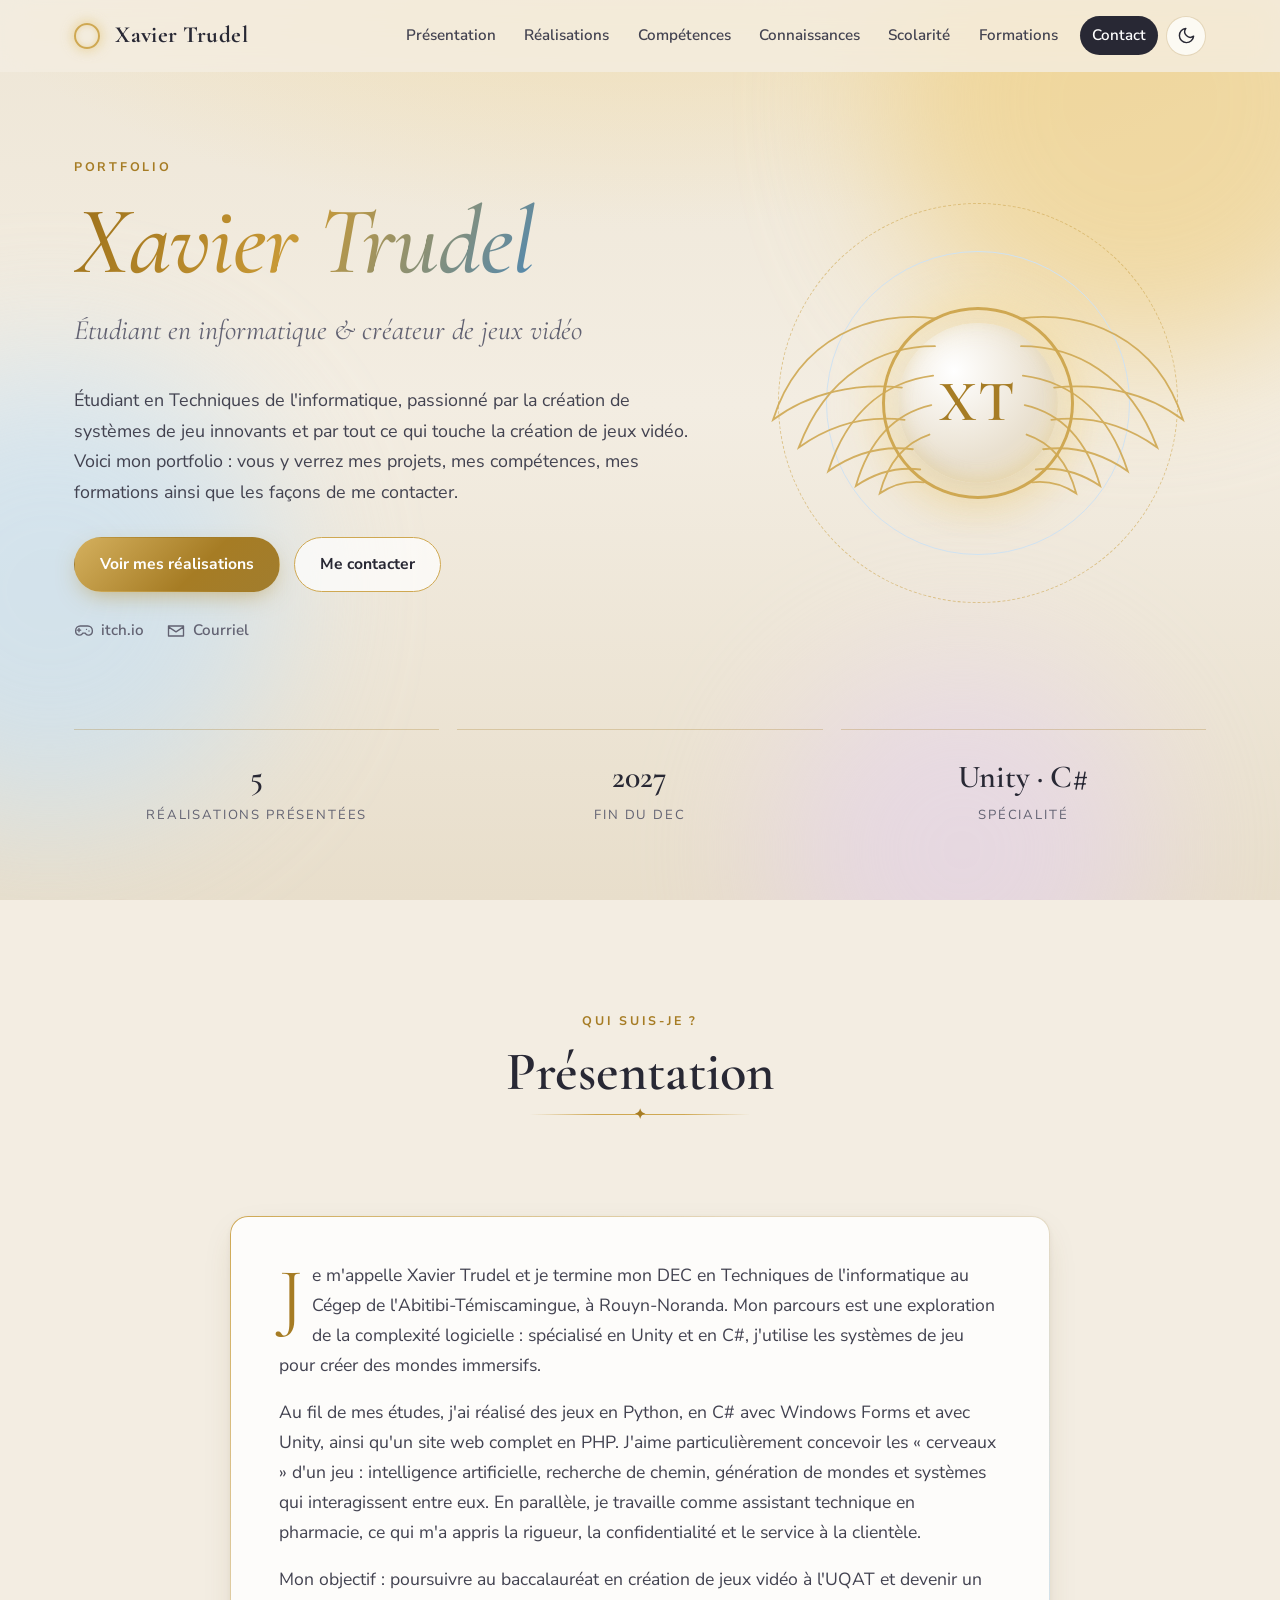
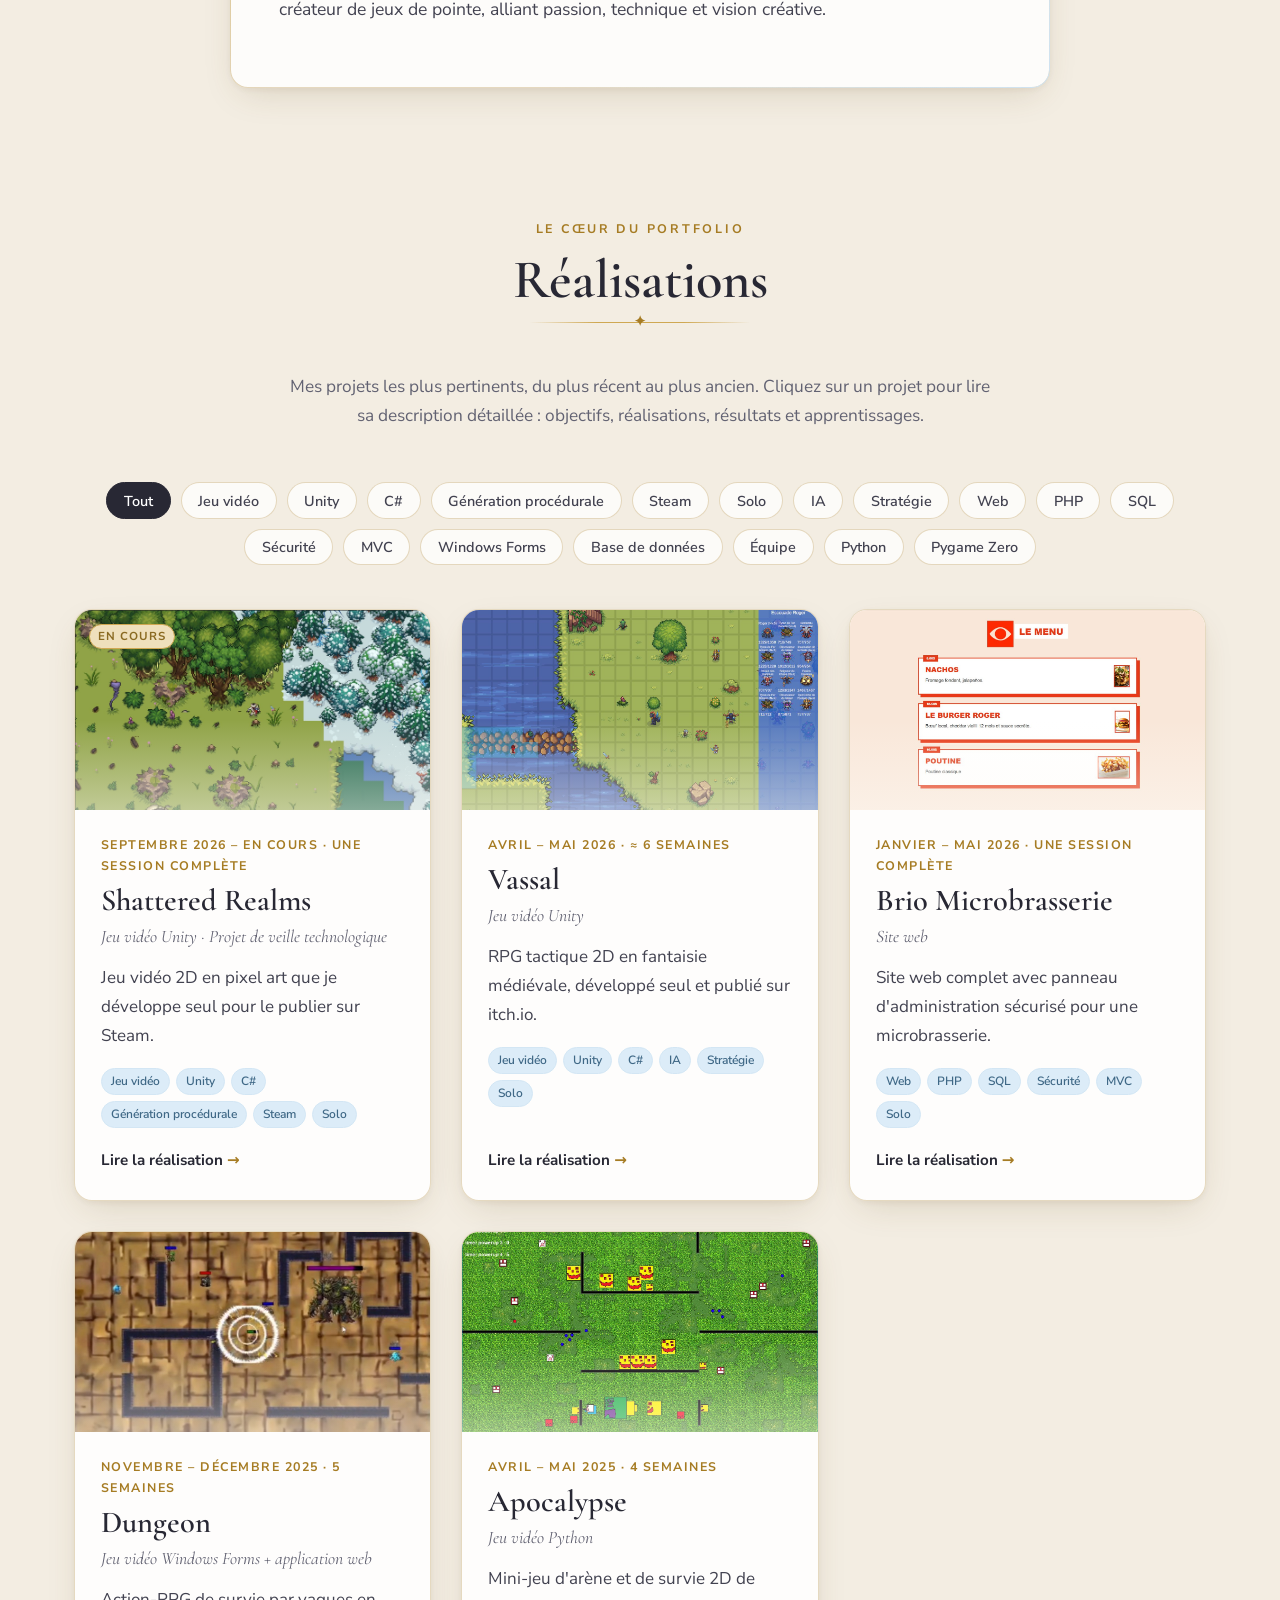
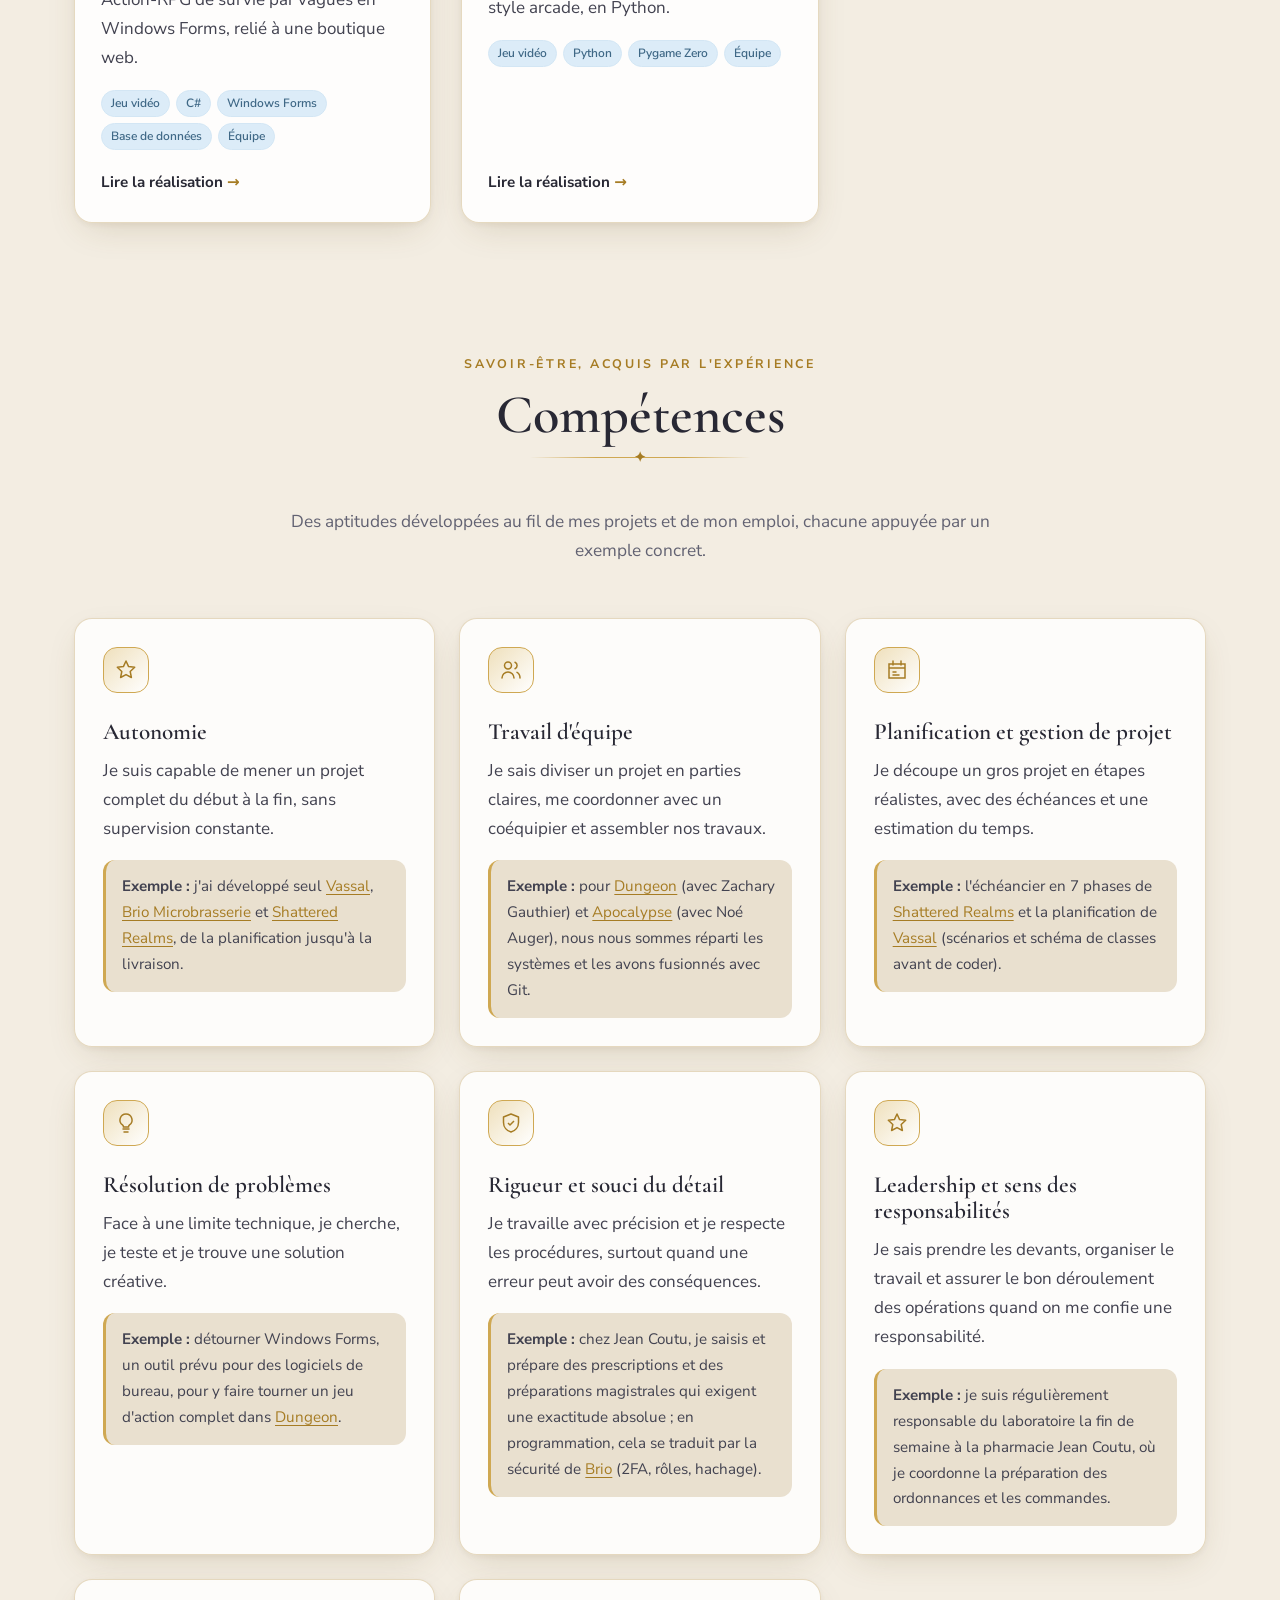
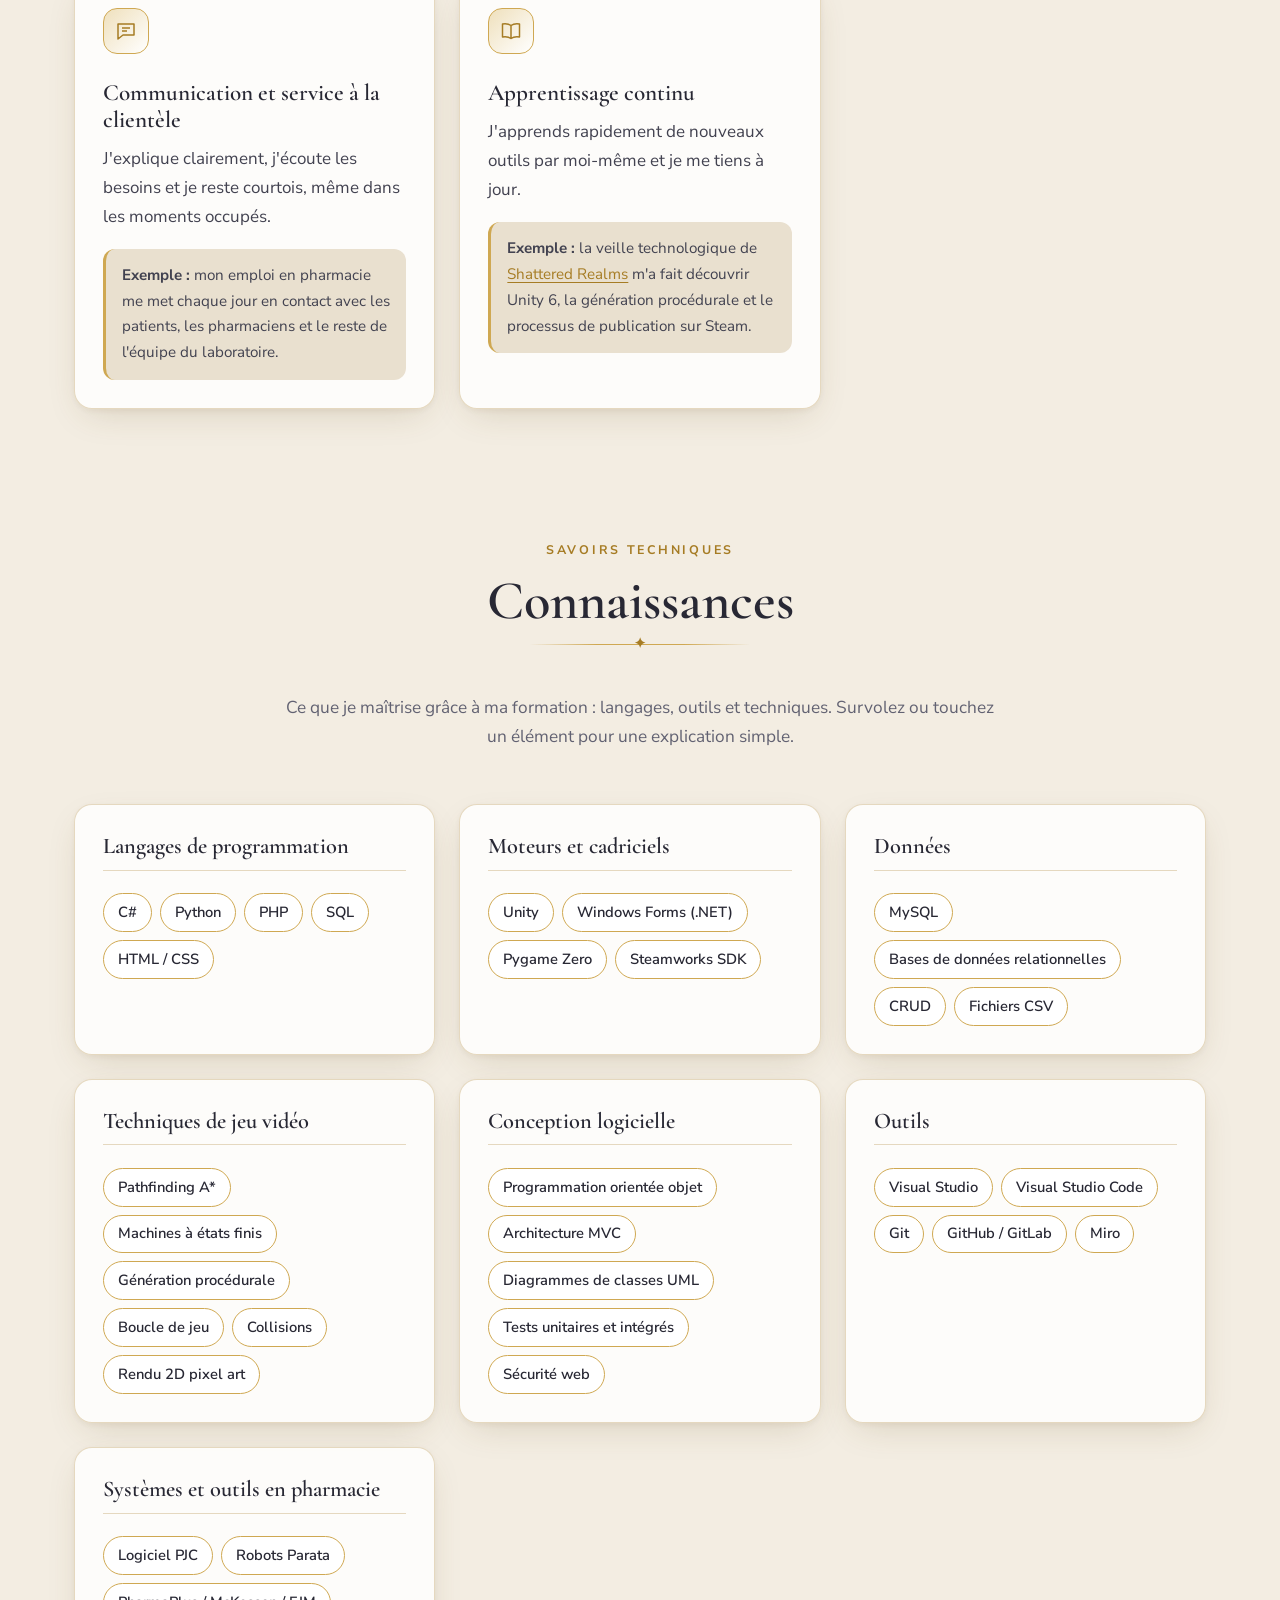
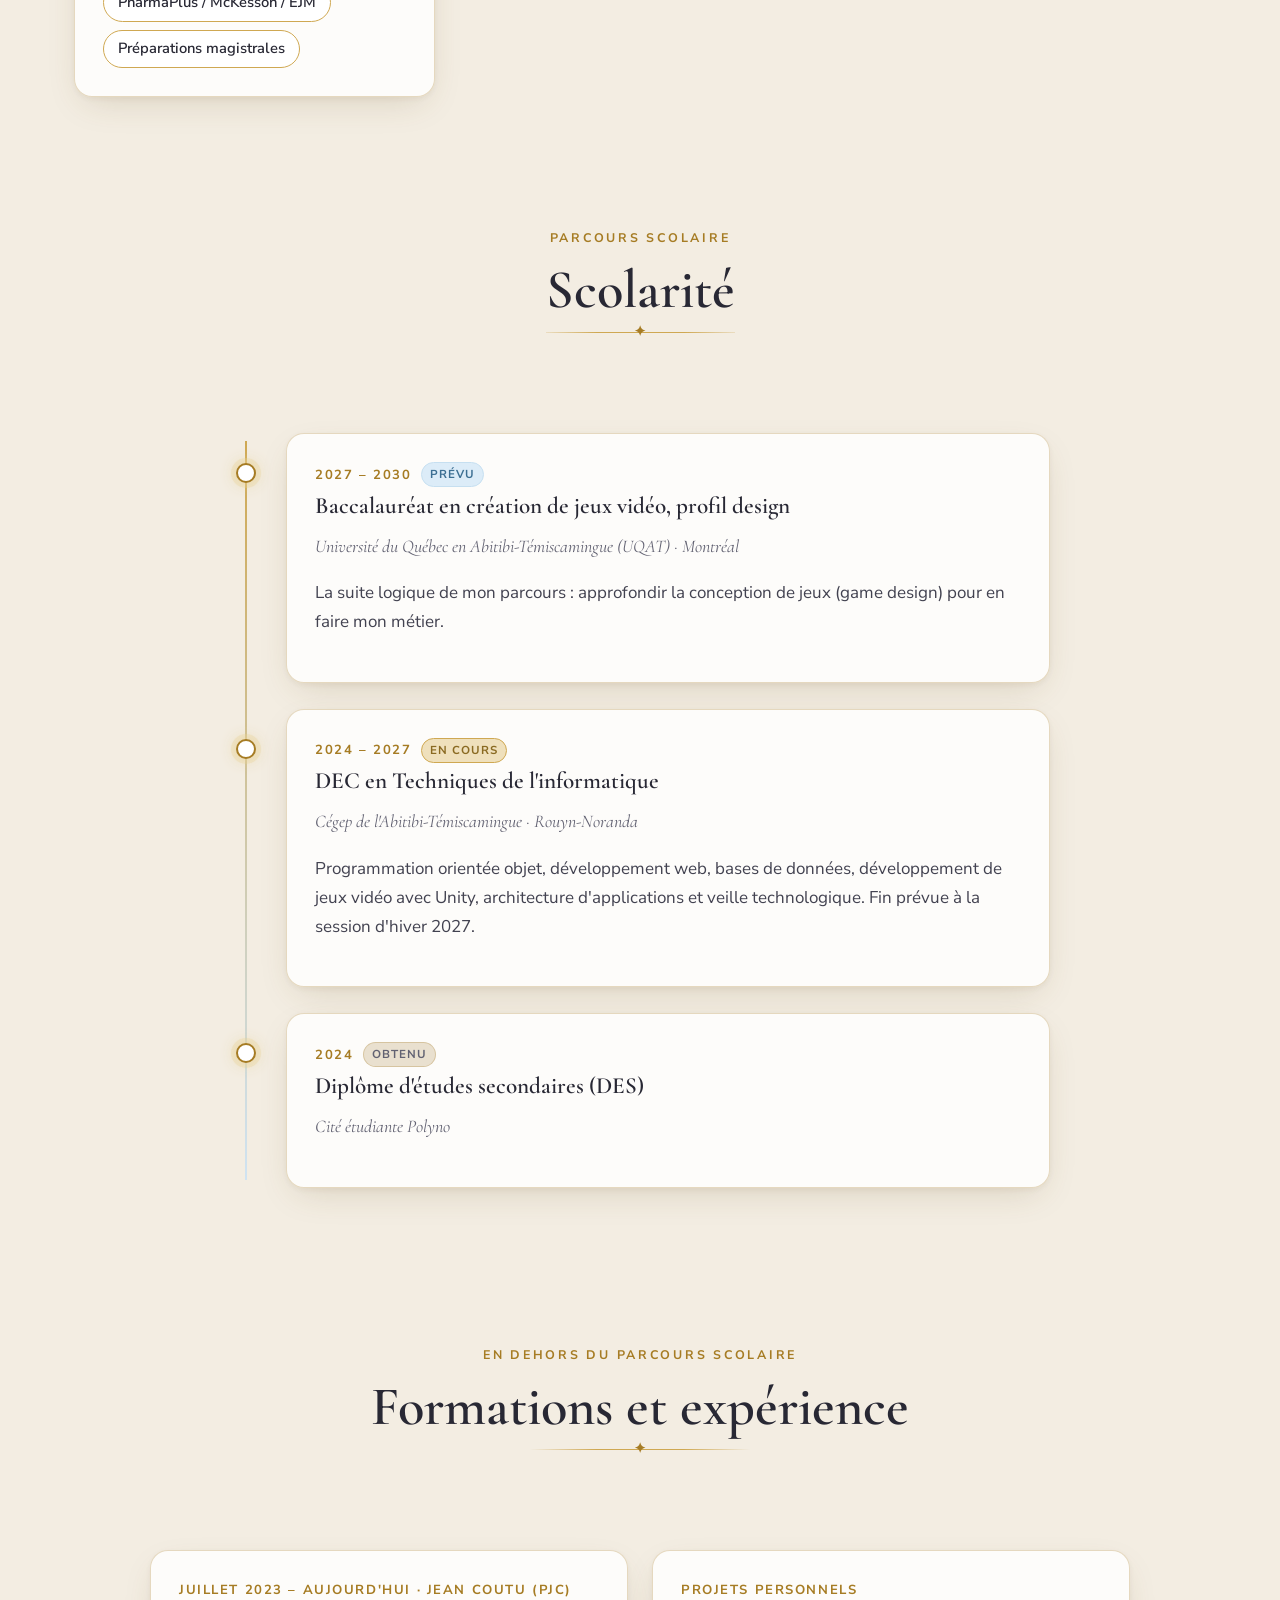
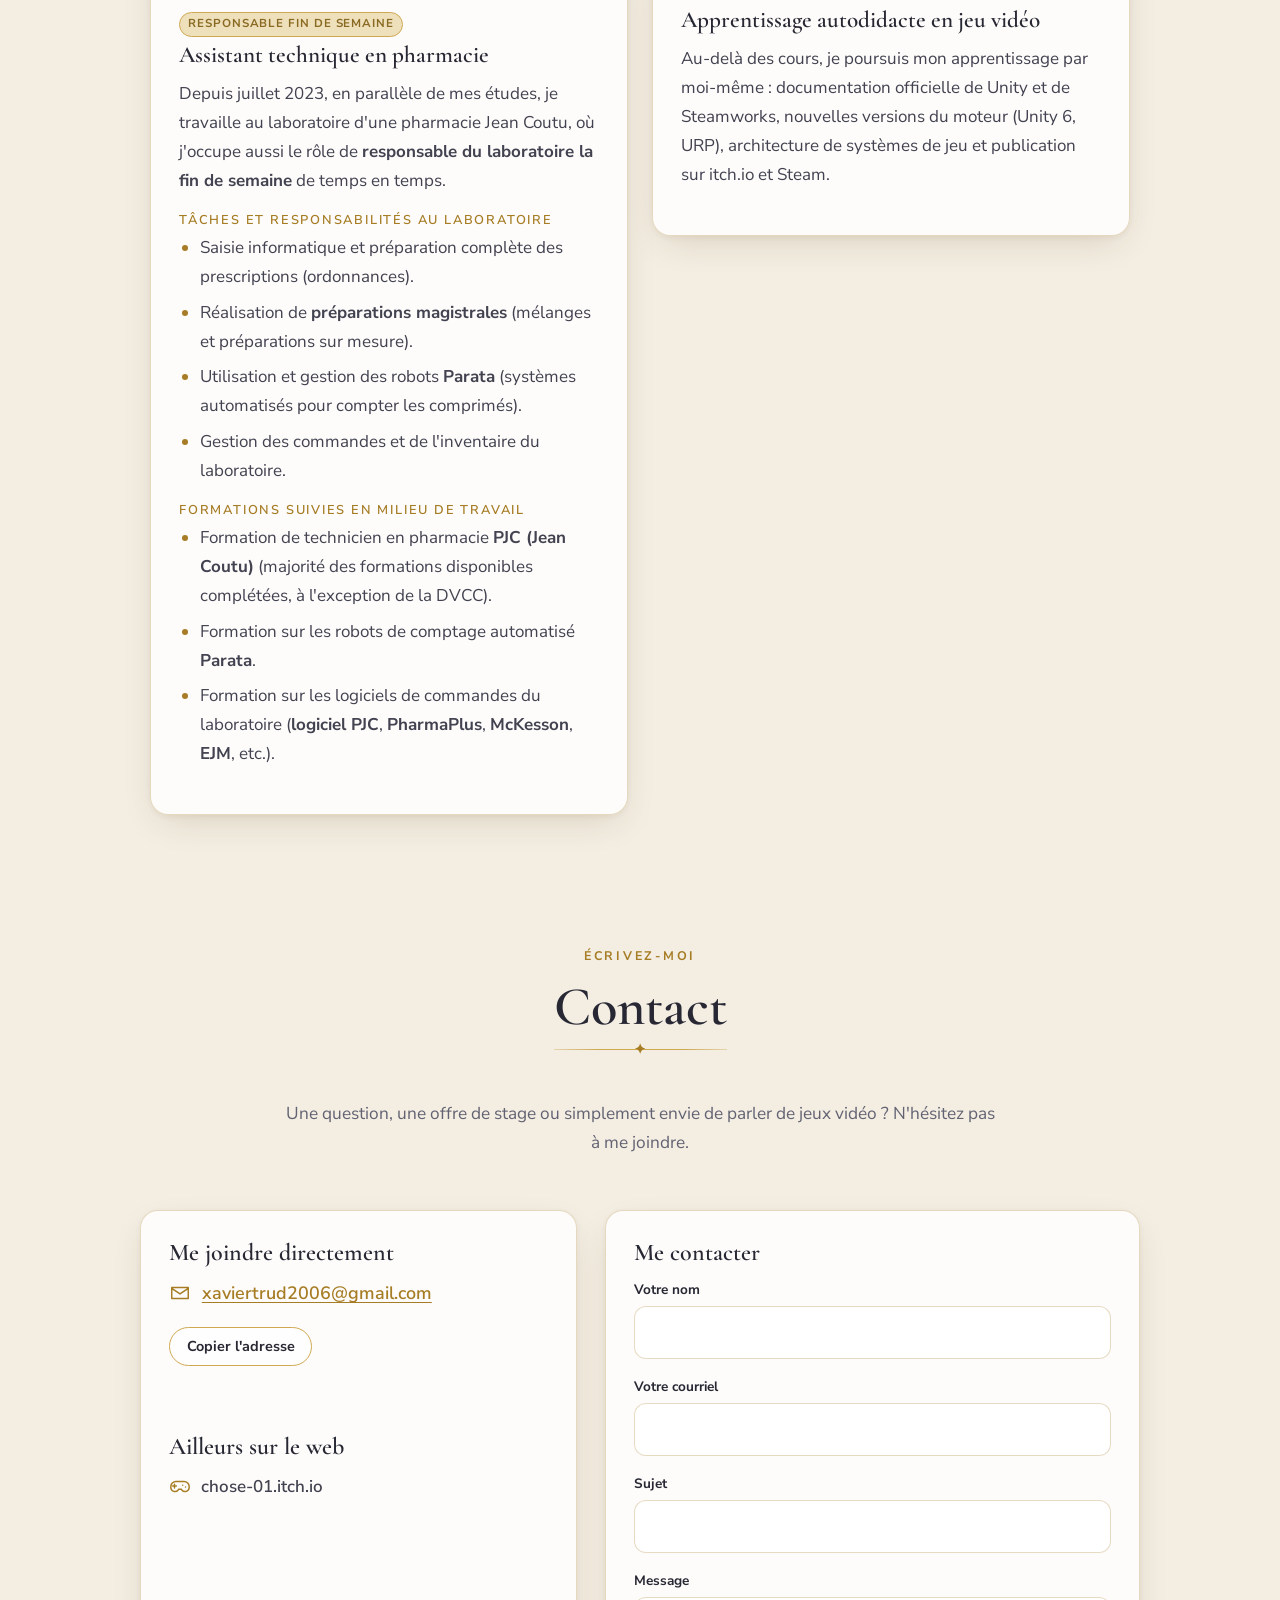
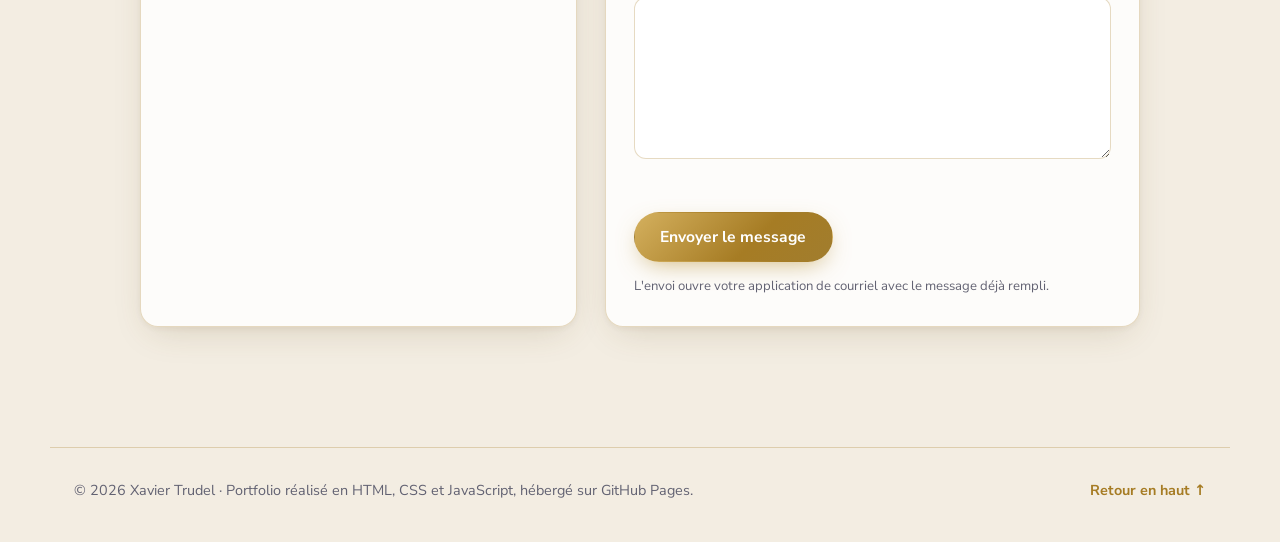
==== commit b832e996: "rajout date de debut travail" ====
--- a/index.html
+++ b/index.html
@@ -299,9 +299,9 @@
       </header>
       <div class="grille-formations">
         <article class="carte formation reveal">
-          <p class="frise-date">Emploi actuel · Jean Coutu (PJC) <span class="badge badge-or">Responsable fin de semaine</span></p>
+          <p class="frise-date">Juillet 2023 – aujourd'hui · Jean Coutu (PJC) <span class="badge badge-or">Responsable fin de semaine</span></p>
           <h3>Assistant technique en pharmacie</h3>
-          <p>En parallèle de mes études, je travaille au laboratoire d'une pharmacie Jean Coutu, où j'occupe aussi le rôle de <strong>responsable du laboratoire la fin de semaine</strong> de temps en temps.</p>
+          <p>Depuis juillet 2023, en parallèle de mes études, je travaille au laboratoire d'une pharmacie Jean Coutu, où j'occupe aussi le rôle de <strong>responsable du laboratoire la fin de semaine</strong> de temps en temps.</p>
           <h4>Tâches et responsabilités au laboratoire</h4>
           <ul>
             <li>Saisie informatique et préparation complète des prescriptions (ordonnances).</li>
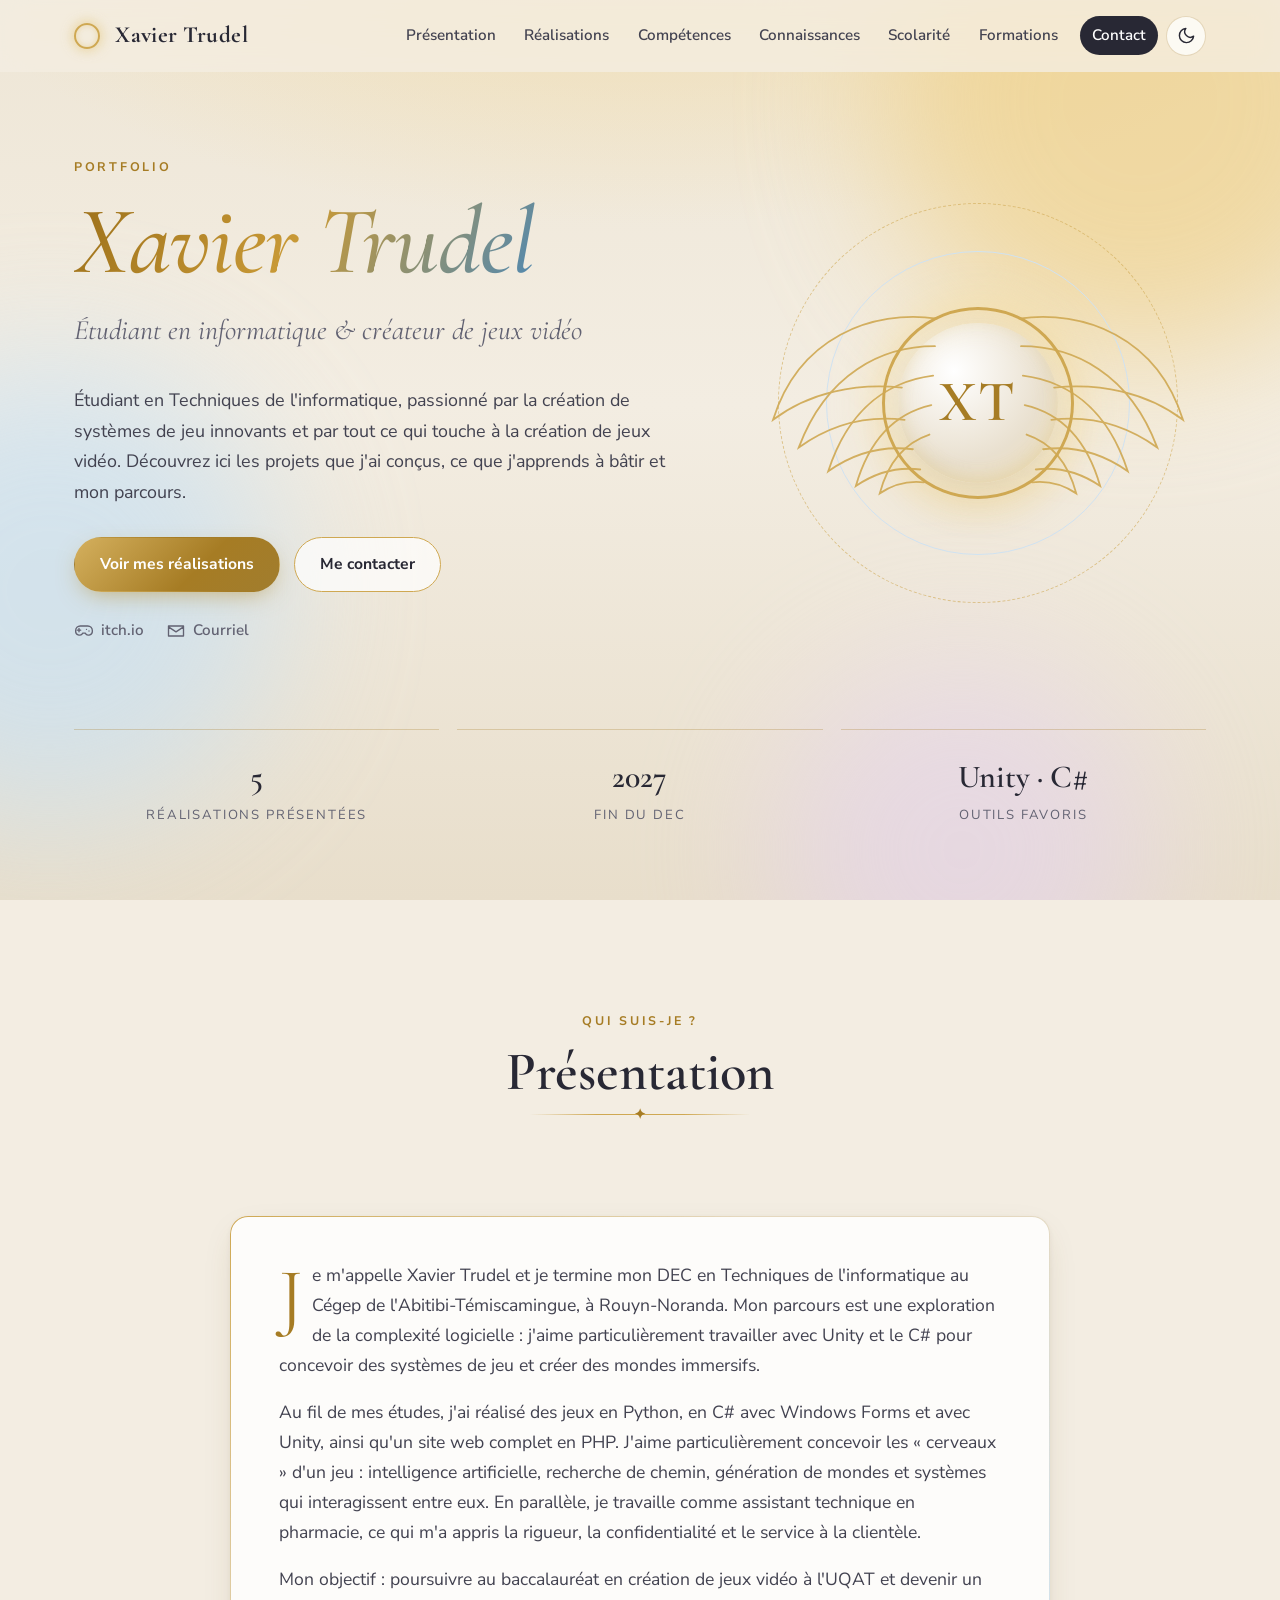
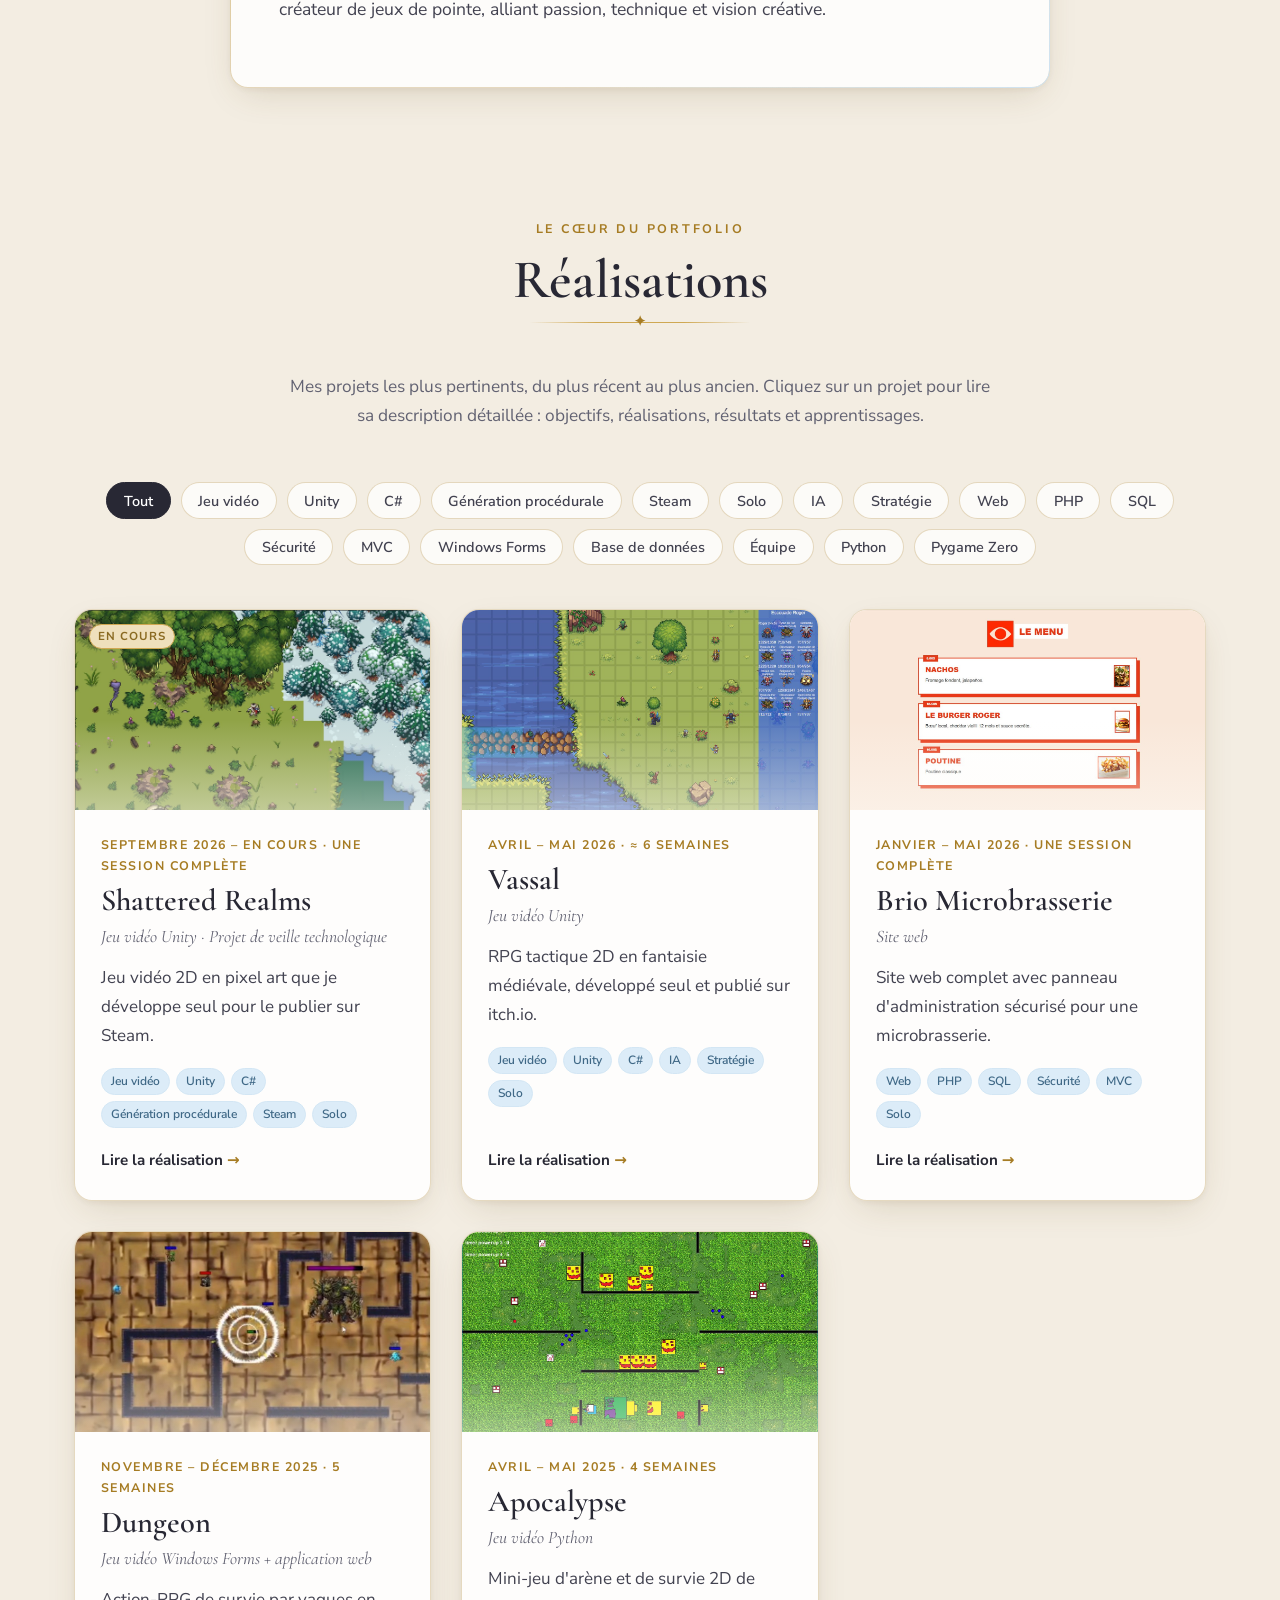
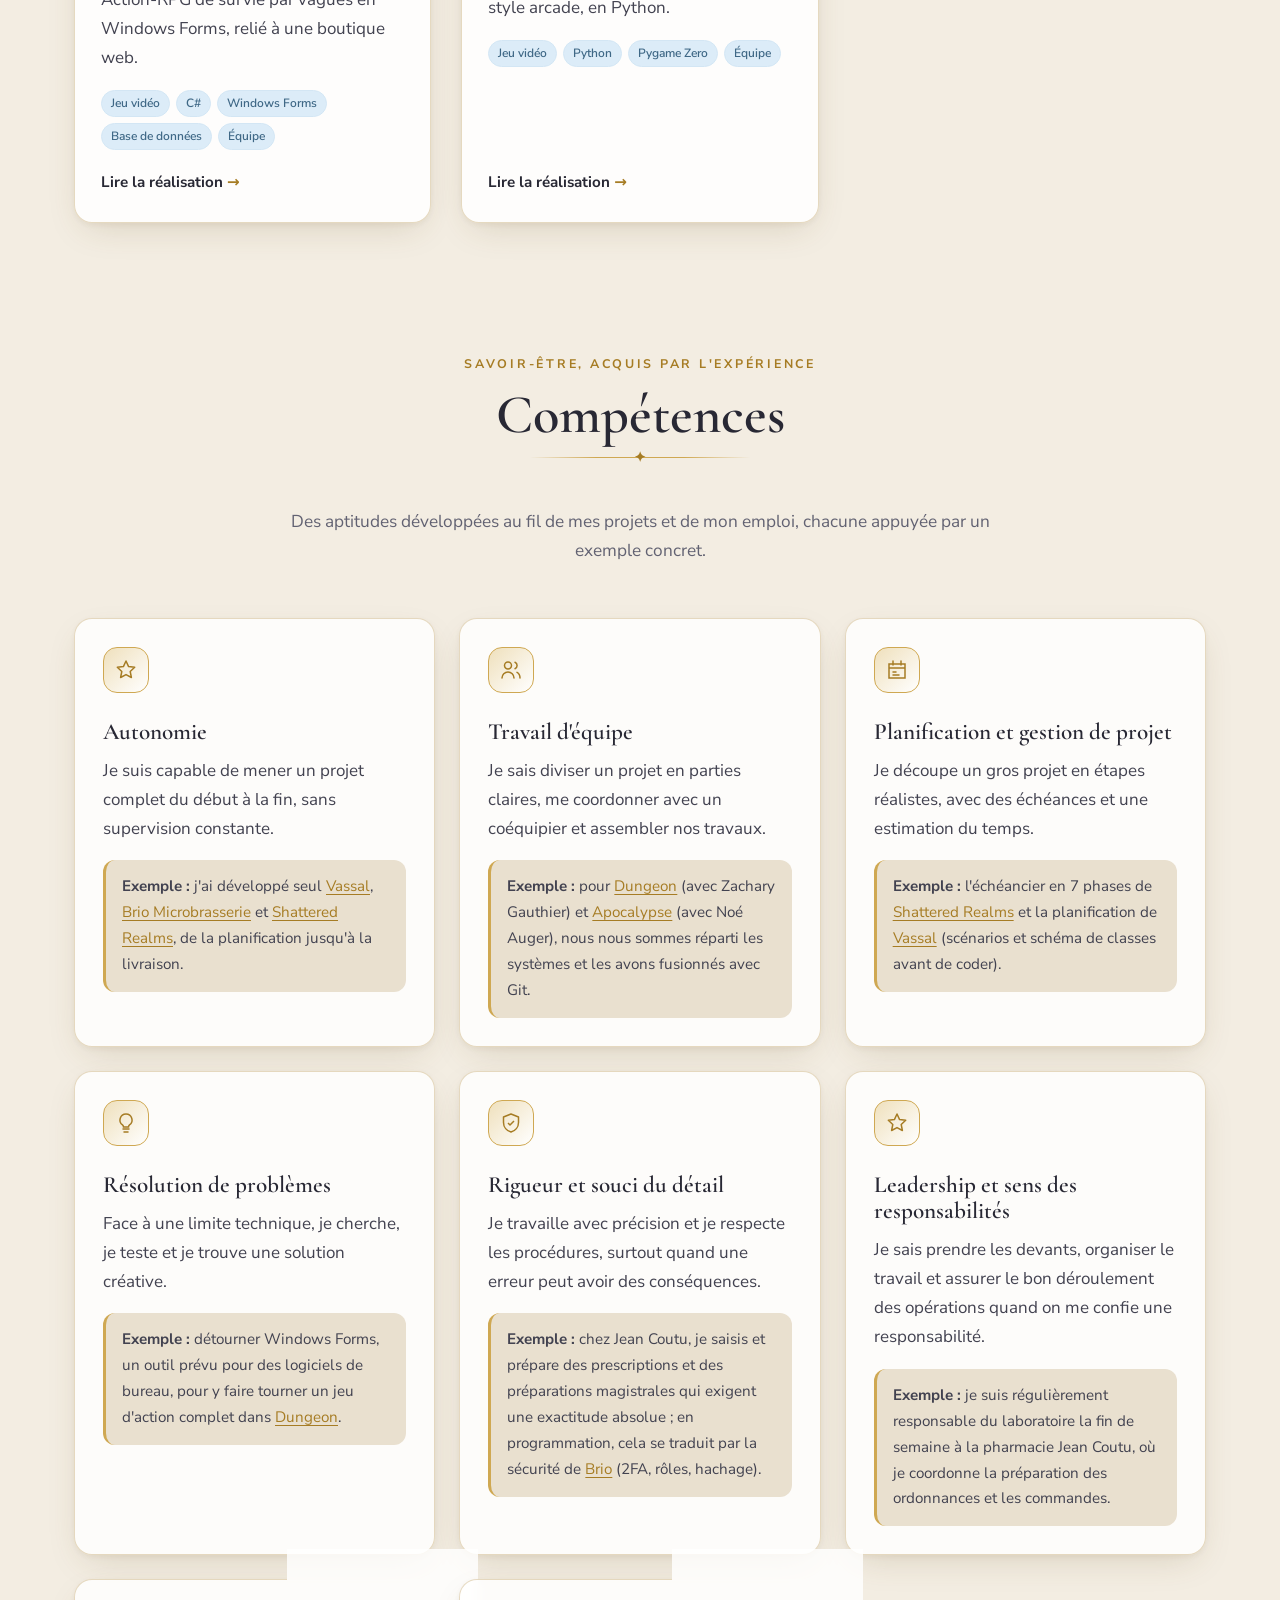
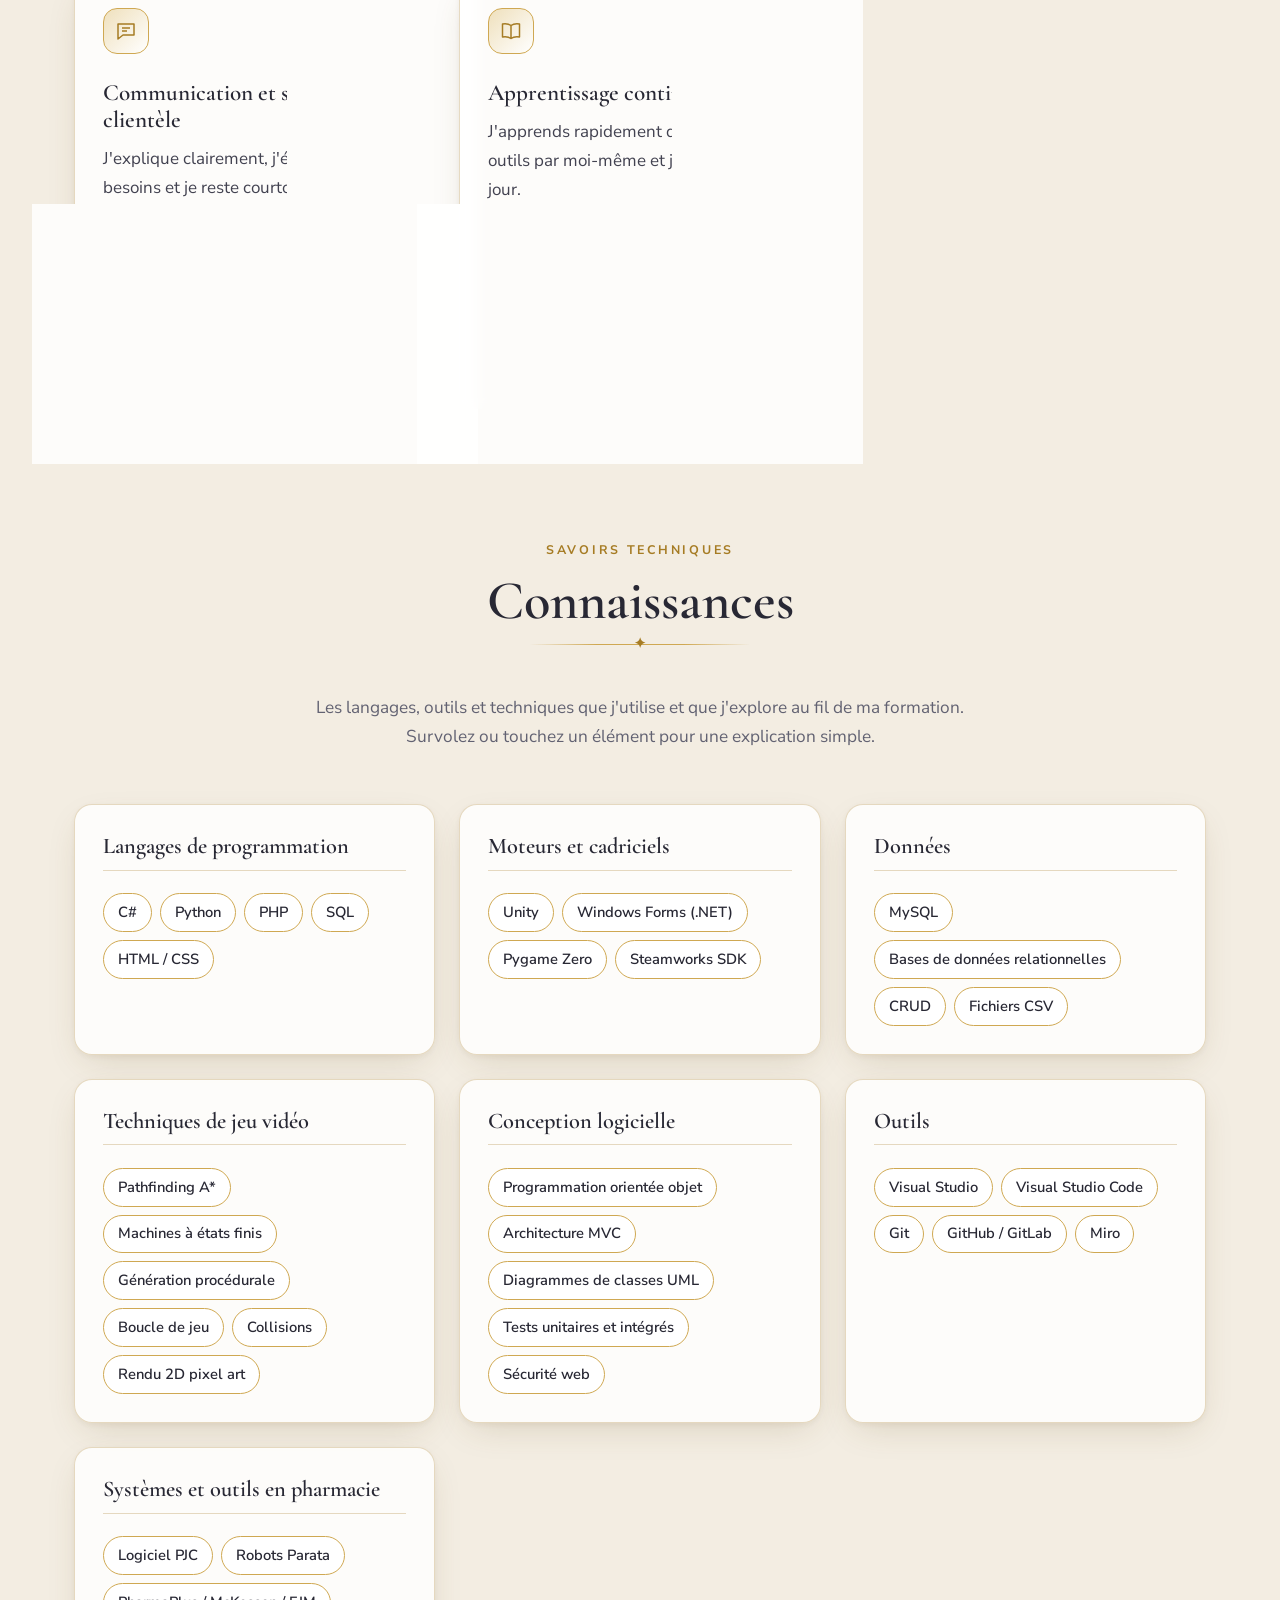
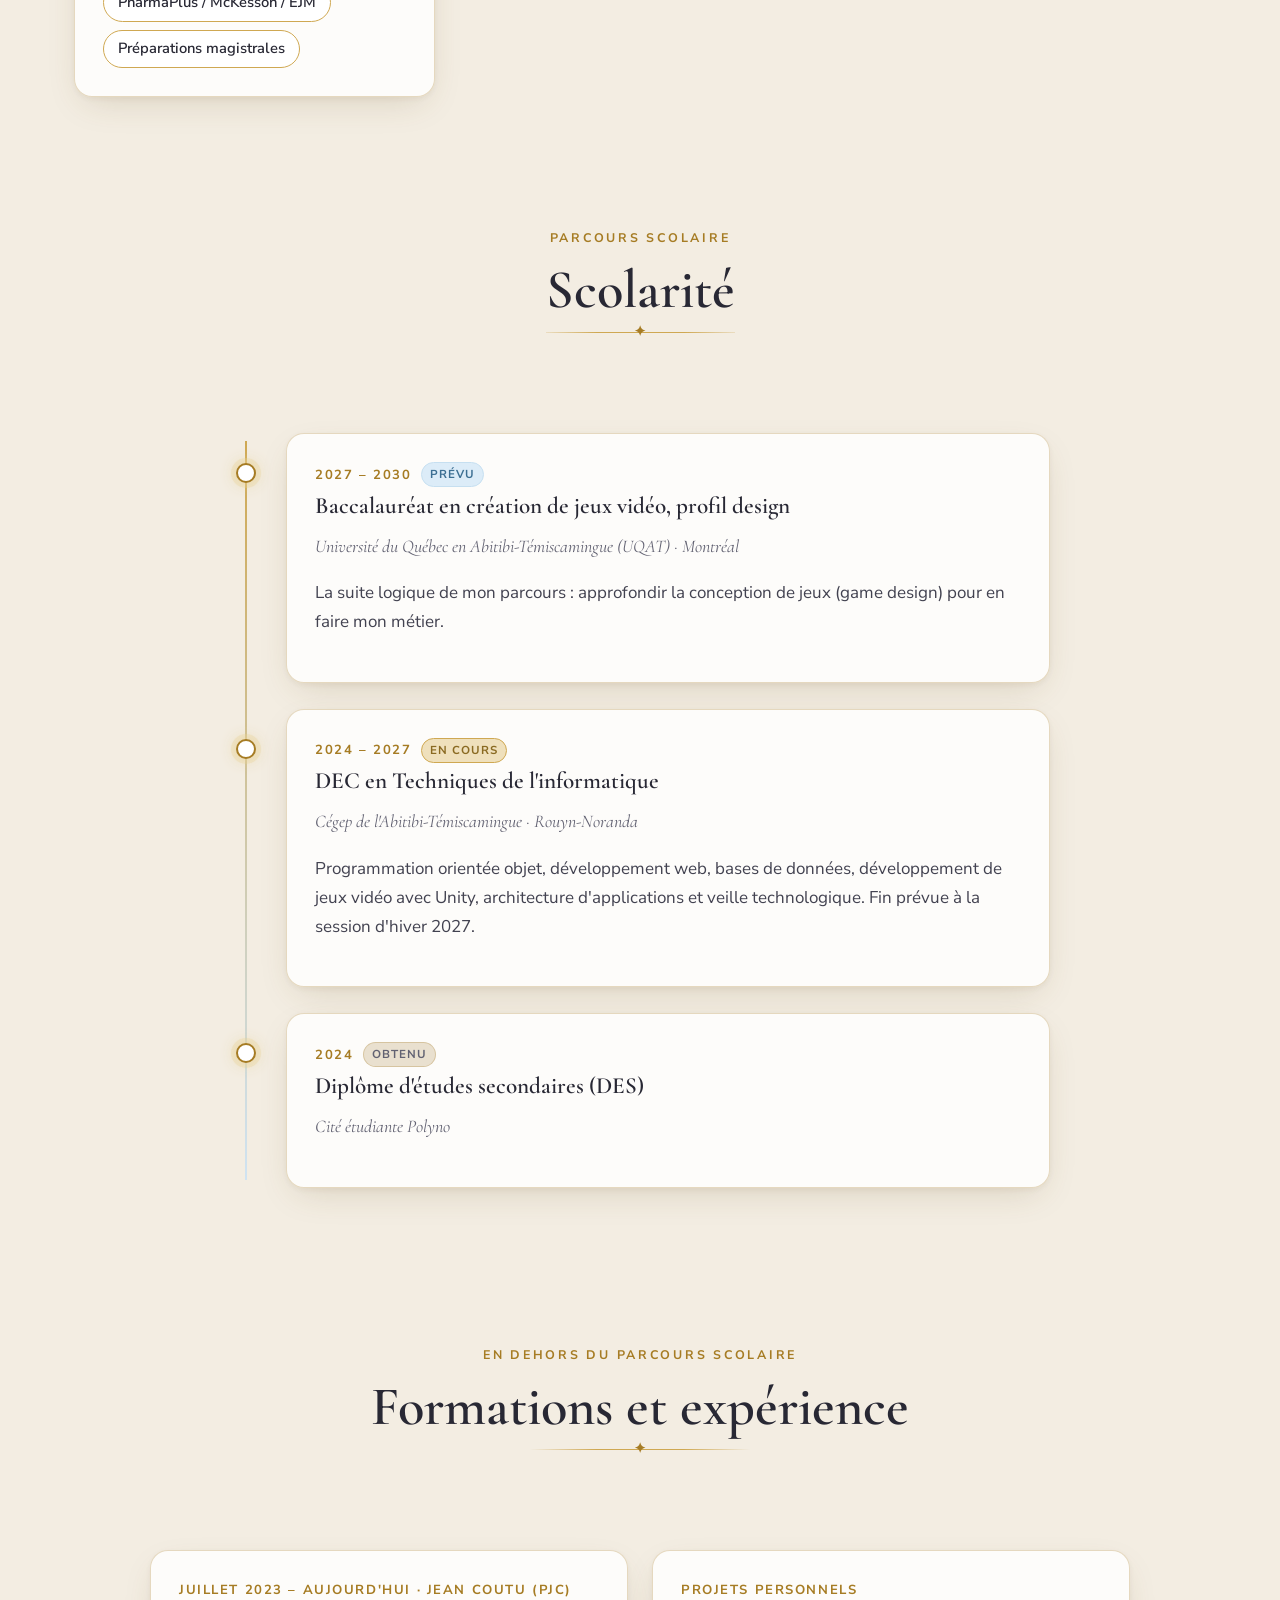
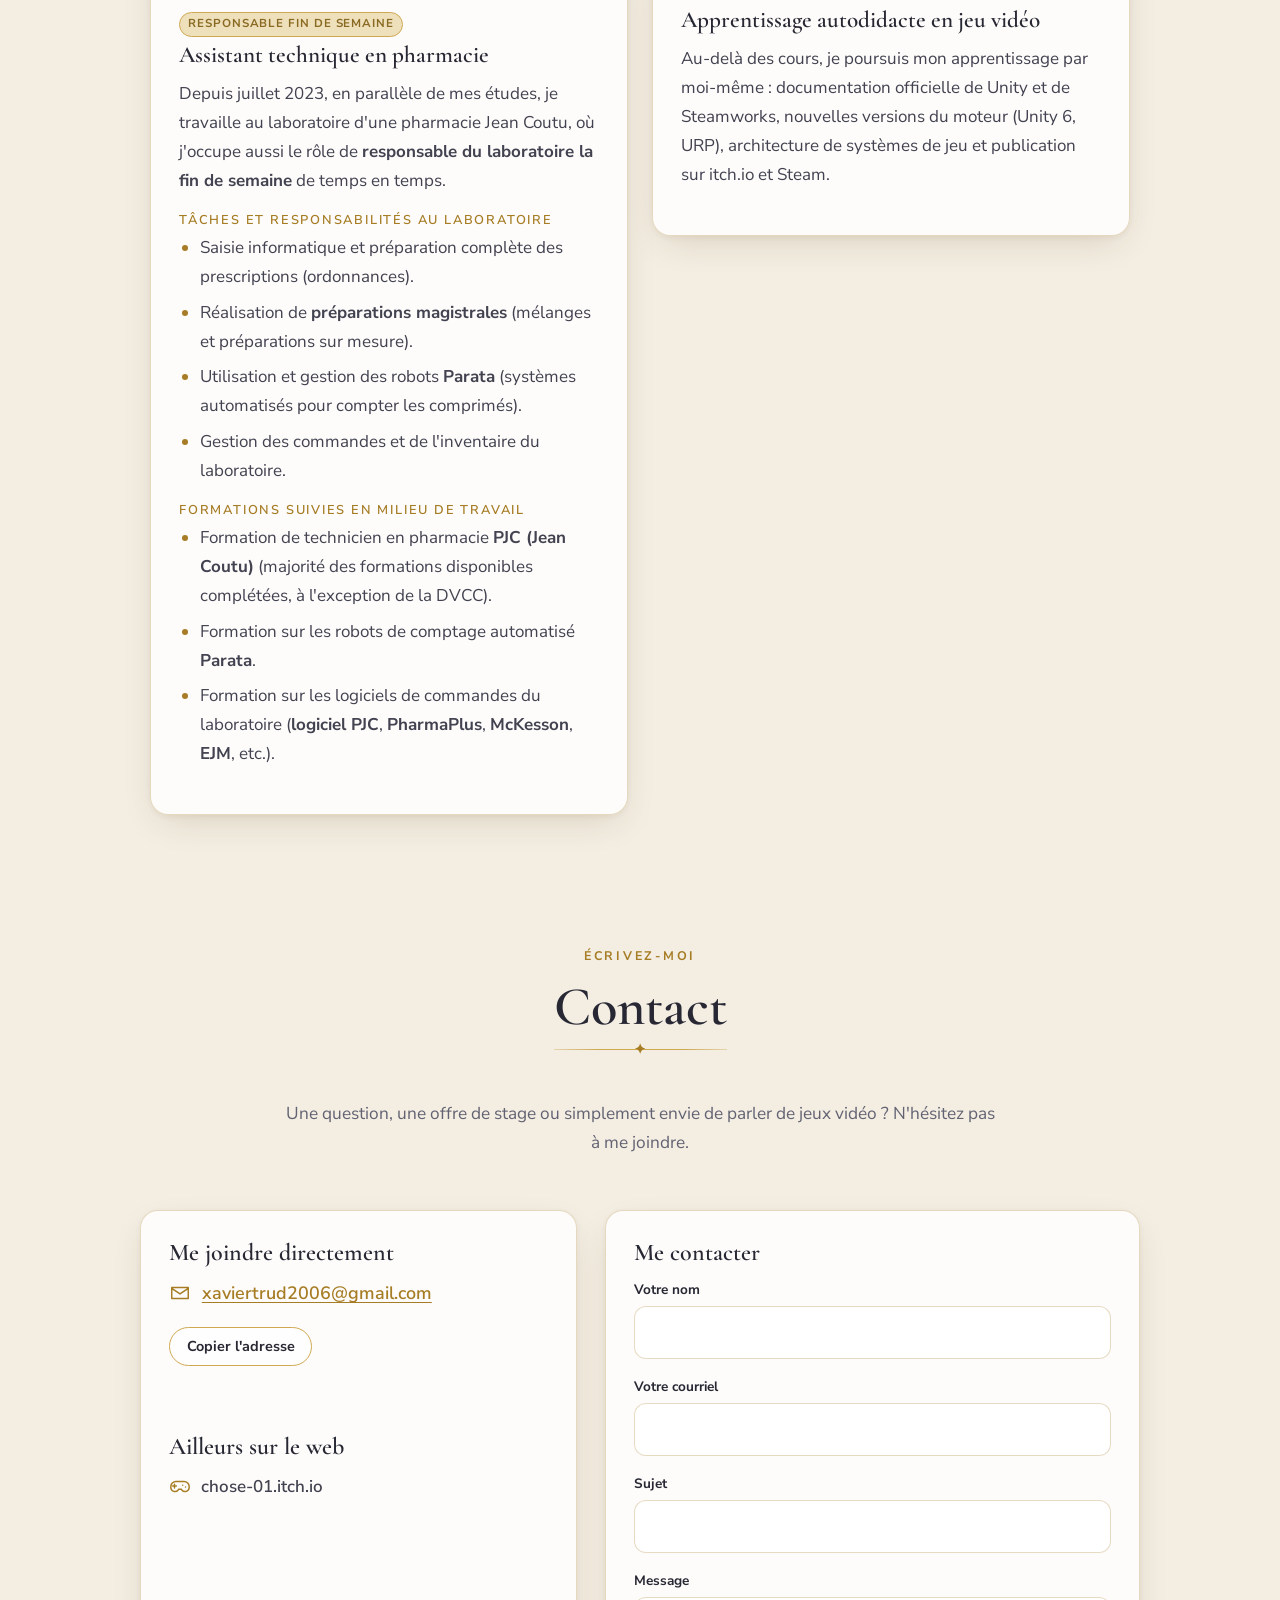
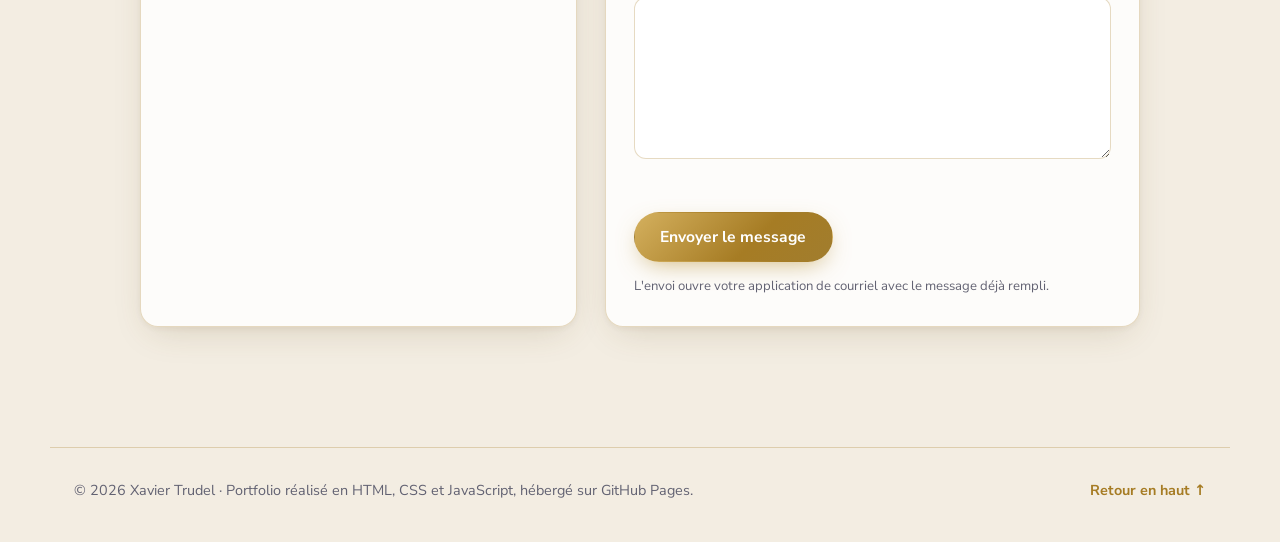
==== commit 9f98420a: "Ajout d'images de d'une nouvelle video" ====
--- a/index.html
+++ b/index.html
@@ -55,7 +55,7 @@
         <h1><em>Xavier Trudel</em></h1>
         <p class="hero-role">Étudiant en informatique &amp; créateur de jeux vidéo</p>
         <p class="hero-intro">
-          Étudiant en Techniques de l'informatique, passionné par la création de systèmes de jeu innovants et par tout ce qui touche la création de jeux vidéo. Voici mon portfolio : vous y verrez mes projets, mes compétences, mes formations ainsi que les façons de me contacter.
+          Étudiant en Techniques de l'informatique, passionné par la création de systèmes de jeu innovants et par tout ce qui touche à la création de jeux vidéo. Découvrez ici les projets que j'ai conçus, ce que j'apprends à bâtir et mon parcours.
         </p>
         <div class="hero-actions">
           <a class="btn btn-or" href="#realisations">Voir mes réalisations</a>
@@ -81,7 +81,7 @@
       <dl class="hero-chiffres reveal">
         <div><dt>5</dt><dd>réalisations présentées</dd></div>
         <div><dt>2027</dt><dd>fin du DEC</dd></div>
-        <div><dt>Unity · C#</dt><dd>spécialité</dd></div>
+        <div><dt>Unity · C#</dt><dd>outils favoris</dd></div>
       </dl>
     </section>
 
@@ -94,7 +94,7 @@
       <div class="presentation reveal">
         <div class="carte carte-lumiere">
           <p class="lettrine">
-            Je m'appelle Xavier Trudel et je termine mon DEC en Techniques de l'informatique au Cégep de l'Abitibi-Témiscamingue, à Rouyn-Noranda. Mon parcours est une exploration de la complexité logicielle : spécialisé en Unity et en C#, j'utilise les systèmes de jeu pour créer des mondes immersifs.
+            Je m'appelle Xavier Trudel et je termine mon DEC en Techniques de l'informatique au Cégep de l'Abitibi-Témiscamingue, à Rouyn-Noranda. Mon parcours est une exploration de la complexité logicielle : j'aime particulièrement travailler avec Unity et le C# pour concevoir des systèmes de jeu et créer des mondes immersifs.
           </p>
           <p>
             Au fil de mes études, j'ai réalisé des jeux en Python, en C# avec Windows Forms et avec Unity, ainsi qu'un site web complet en PHP. J'aime particulièrement concevoir les « cerveaux » d'un jeu : intelligence artificielle, recherche de chemin, génération de mondes et systèmes qui interagissent entre eux. En parallèle, je travaille comme assistant technique en pharmacie, ce qui m'a appris la rigueur, la confidentialité et le service à la clientèle.
@@ -181,7 +181,7 @@
       <header class="section-titre reveal">
         <p class="surtitre">Savoirs techniques</p>
         <h2>Connaissances</h2>
-        <p class="section-intro">Ce que je maîtrise grâce à ma formation : langages, outils et techniques. Survolez ou touchez un élément pour une explication simple.</p>
+        <p class="section-intro">Les langages, outils et techniques que j'utilise et que j'explore au fil de ma formation. Survolez ou touchez un élément pour une explication simple.</p>
       </header>
       <div class="grille-connaissances">
         <article class="carte connaissance reveal">
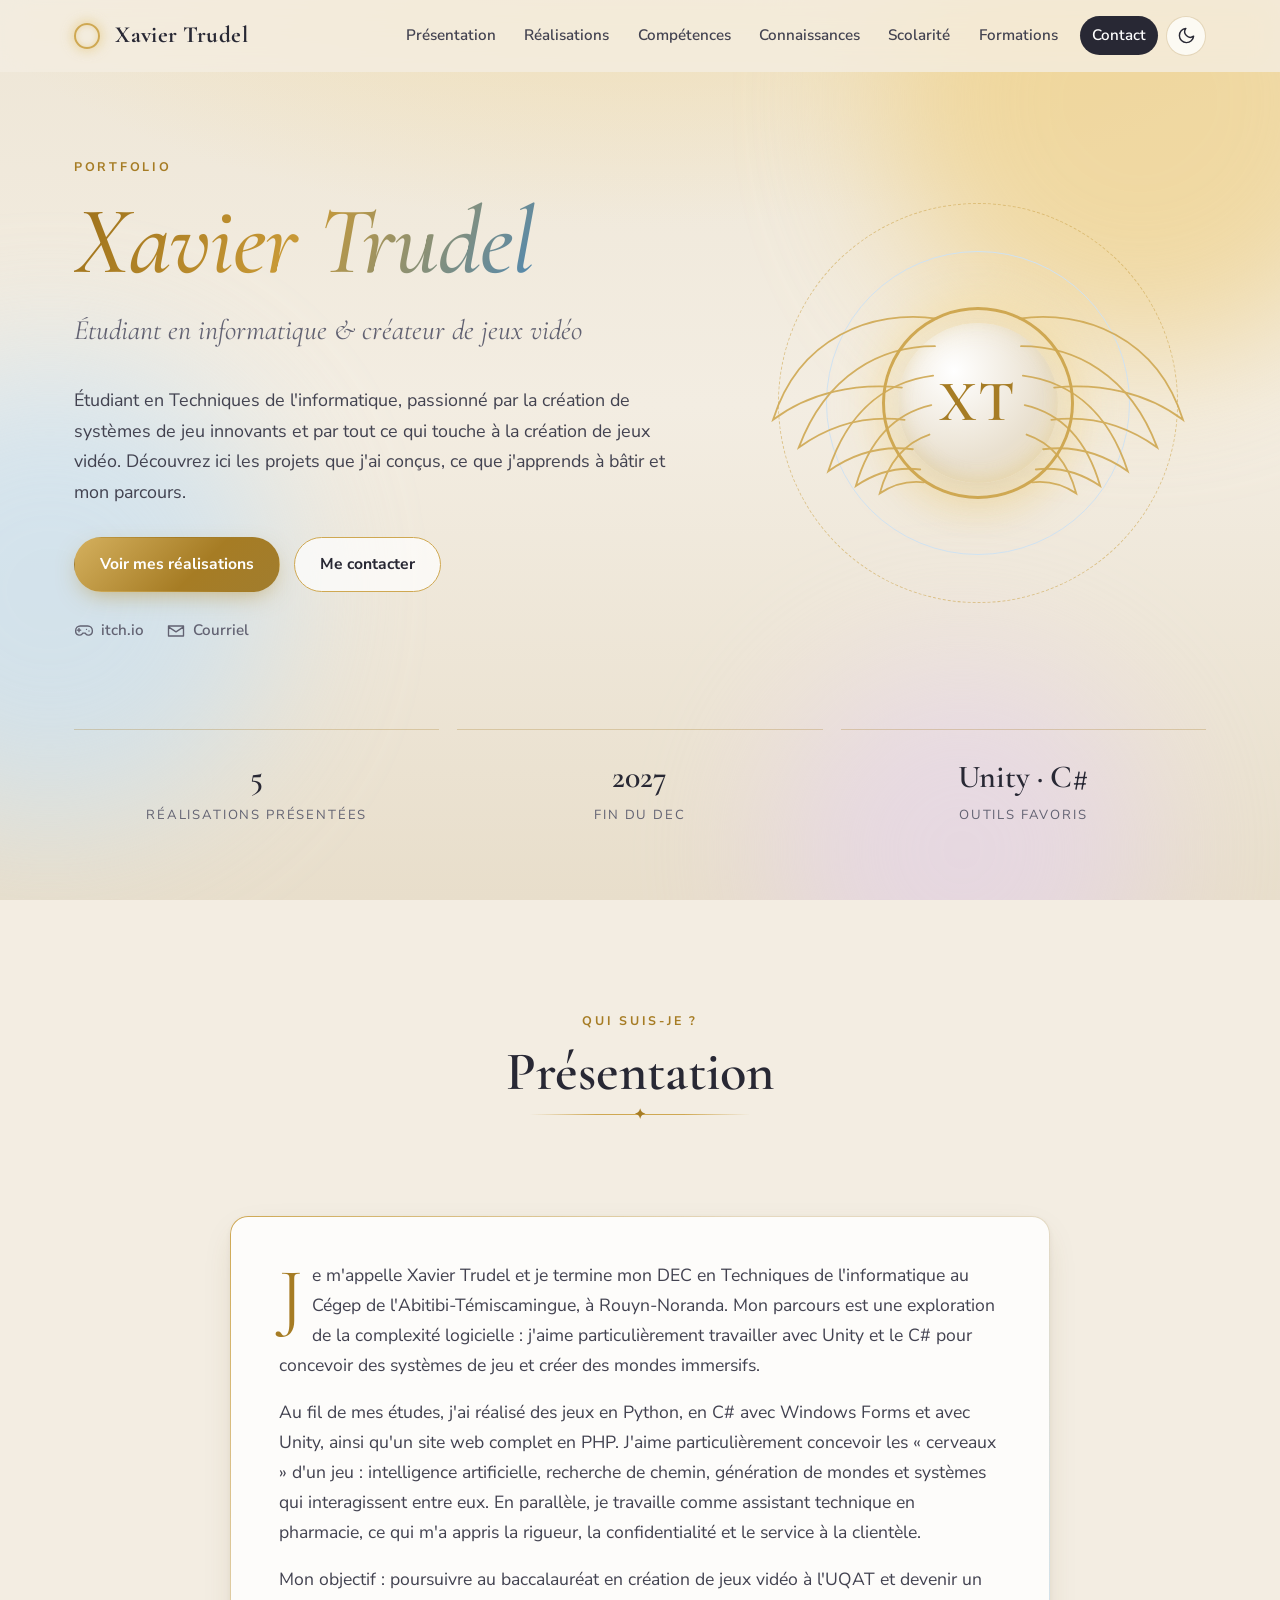
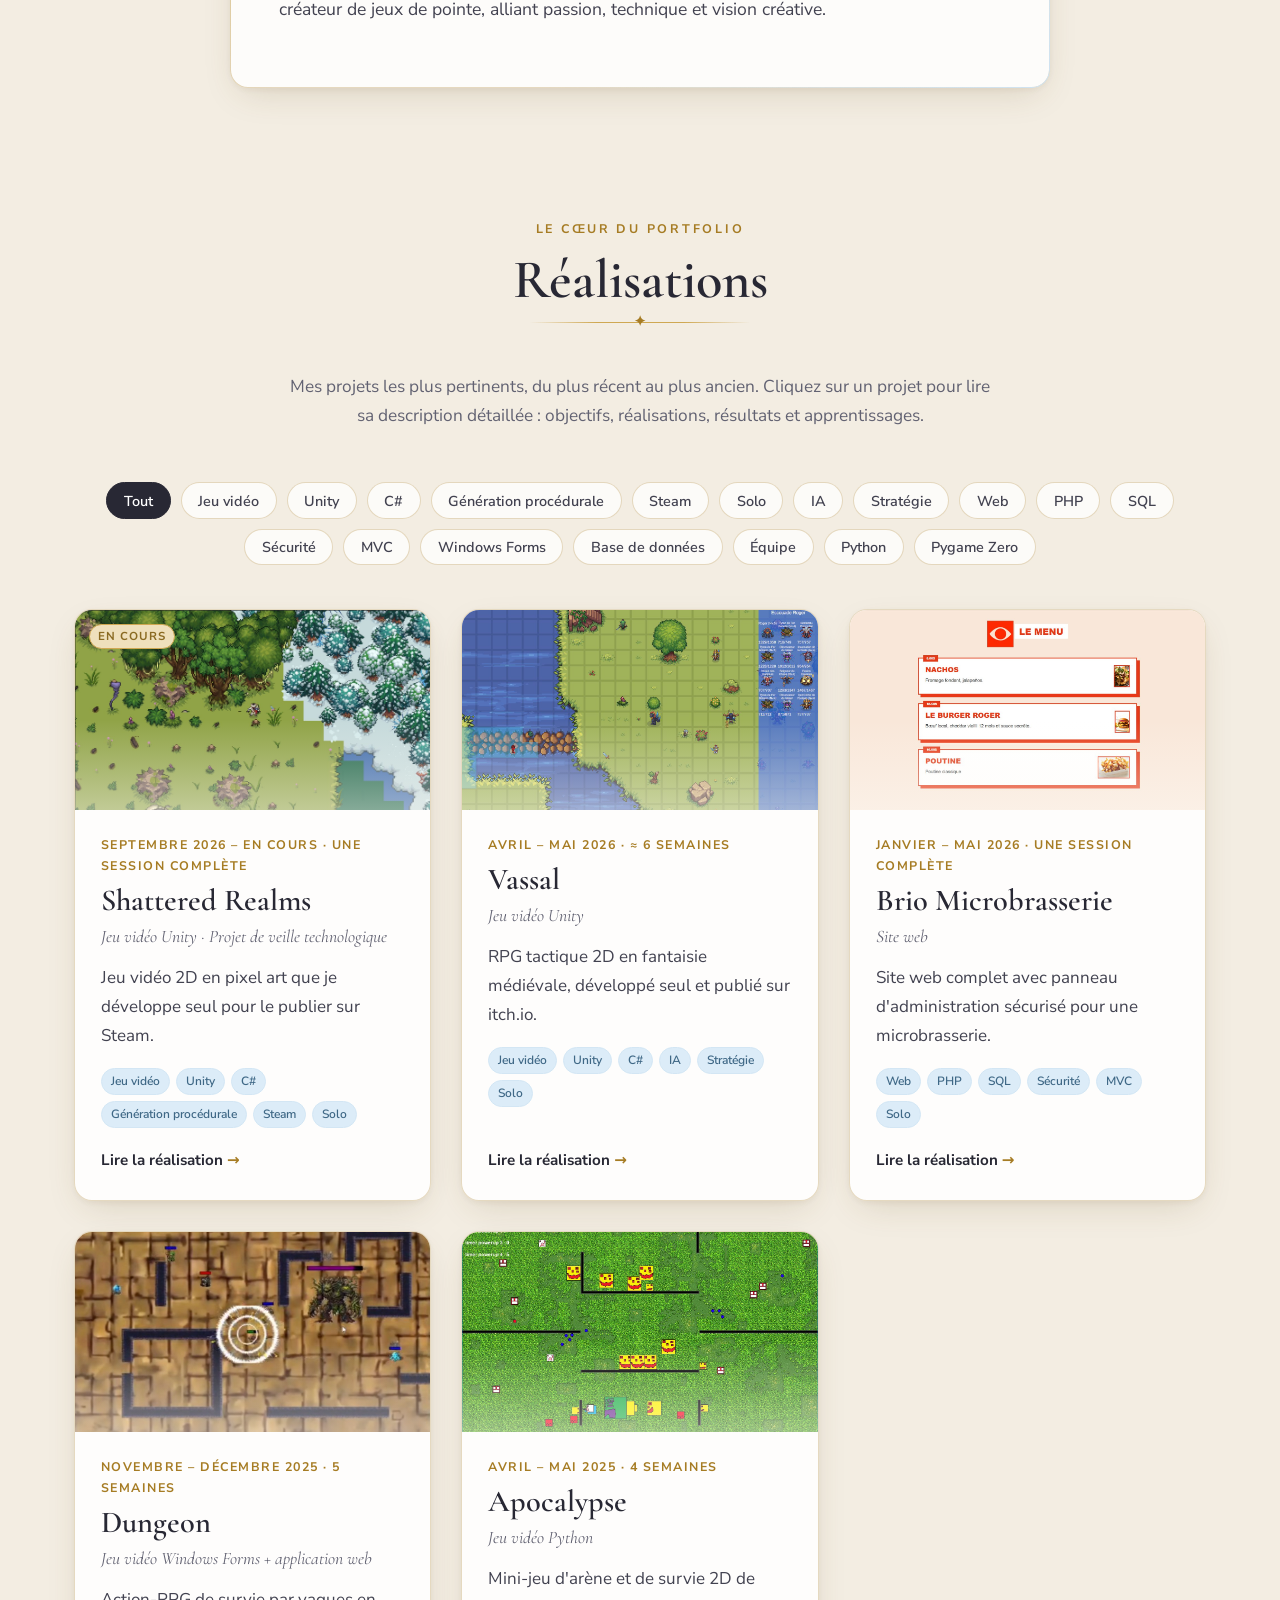
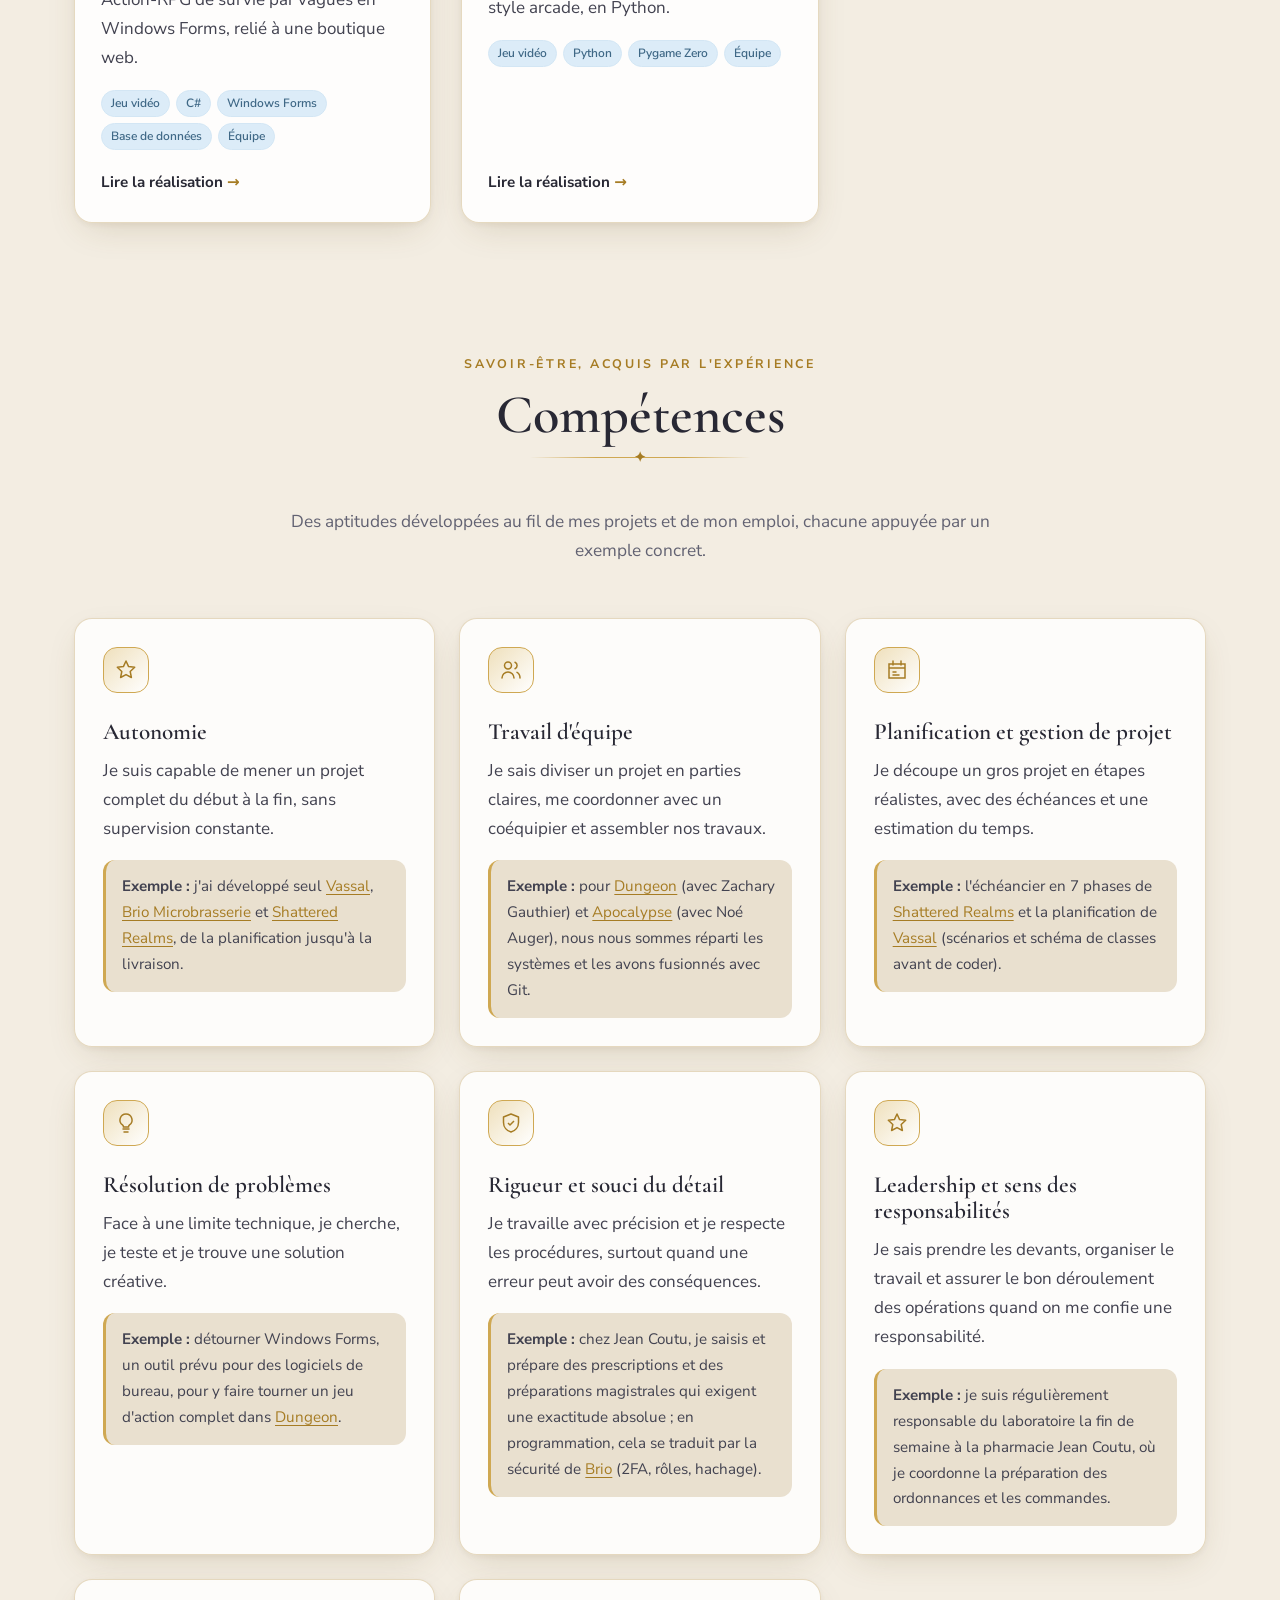
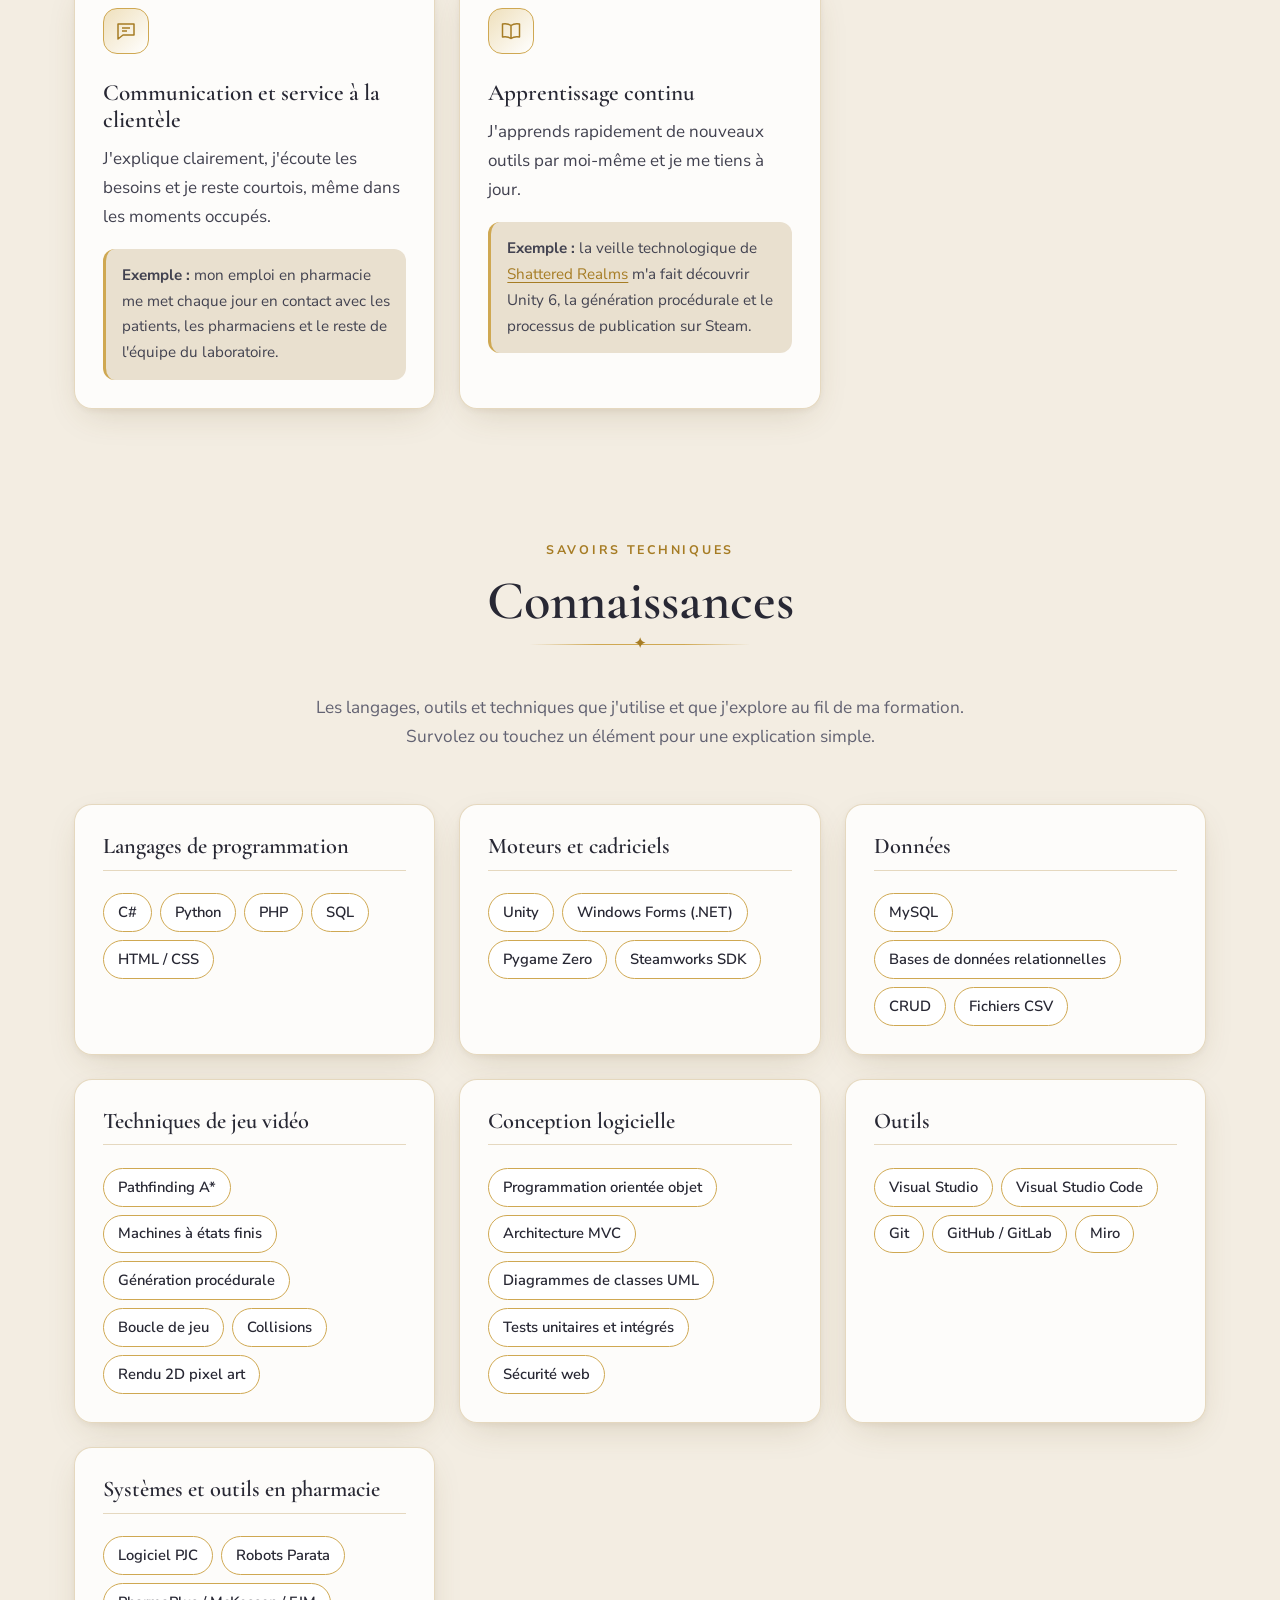
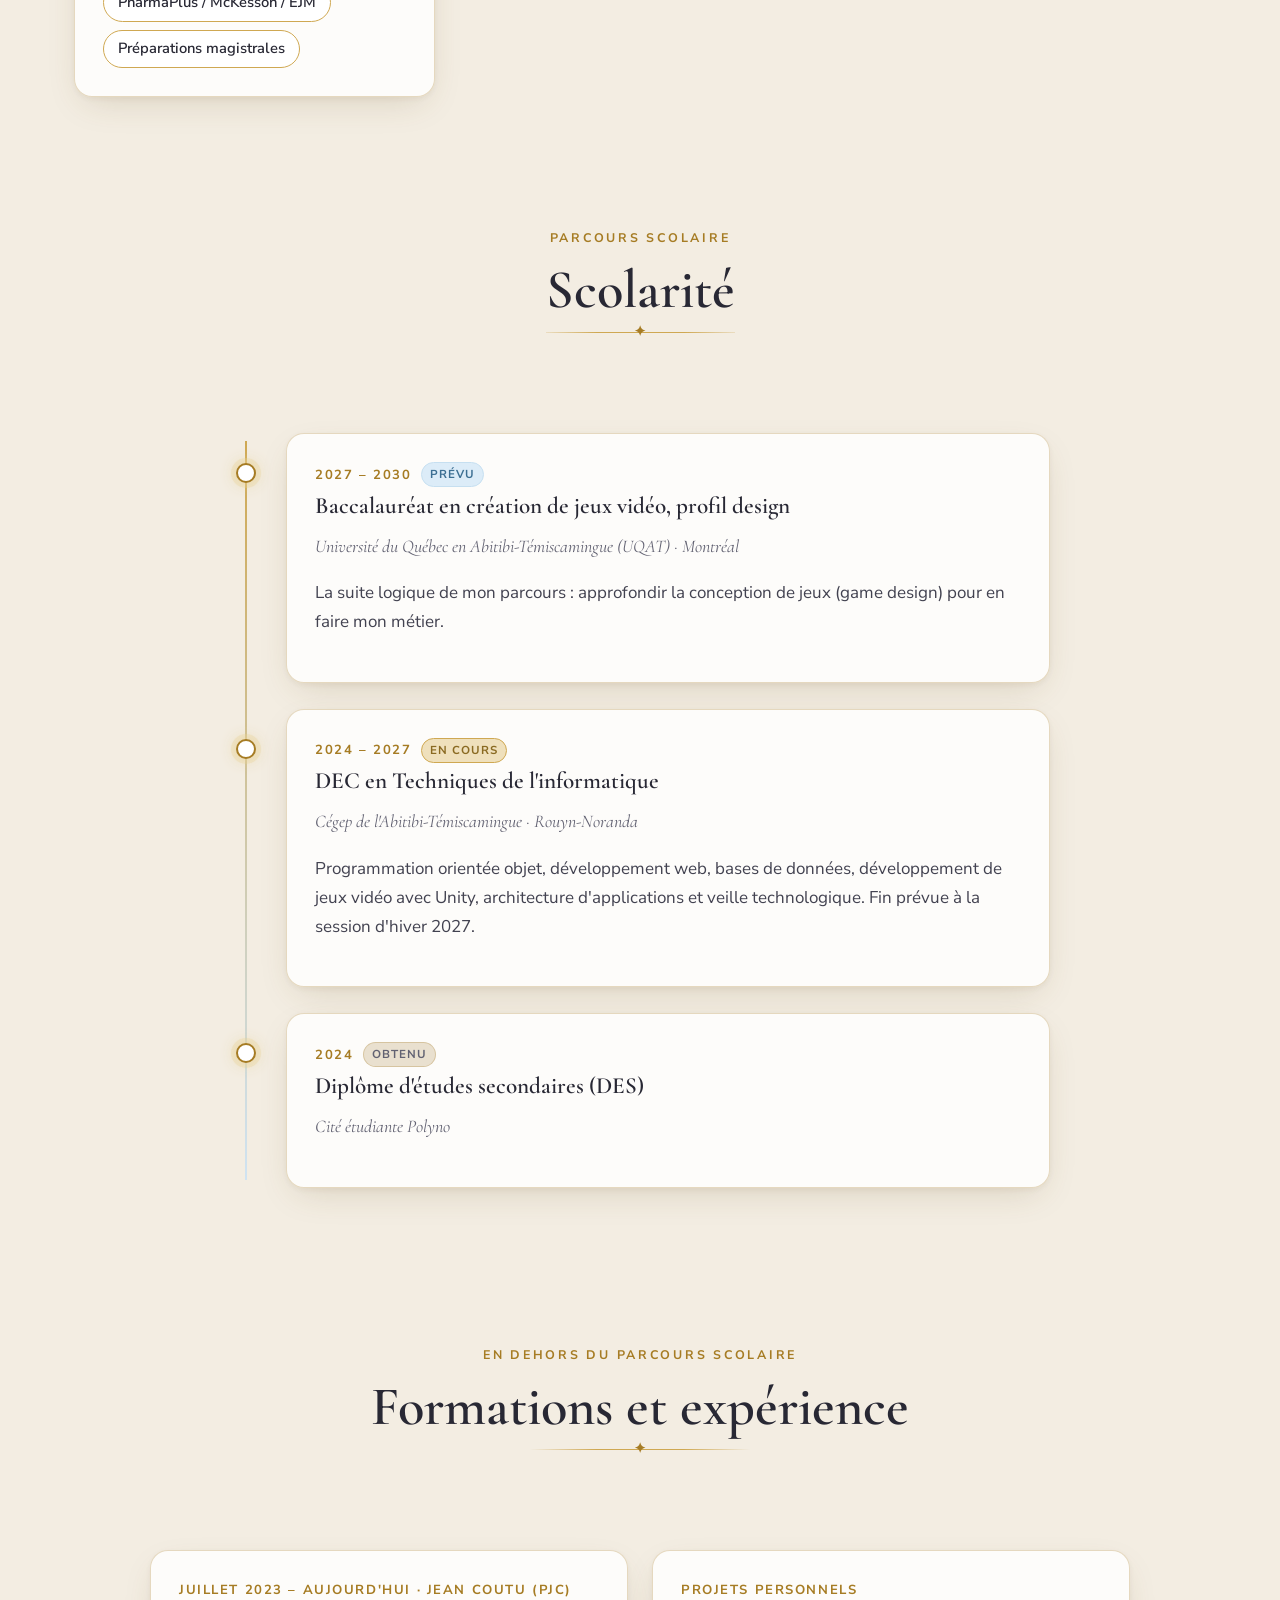
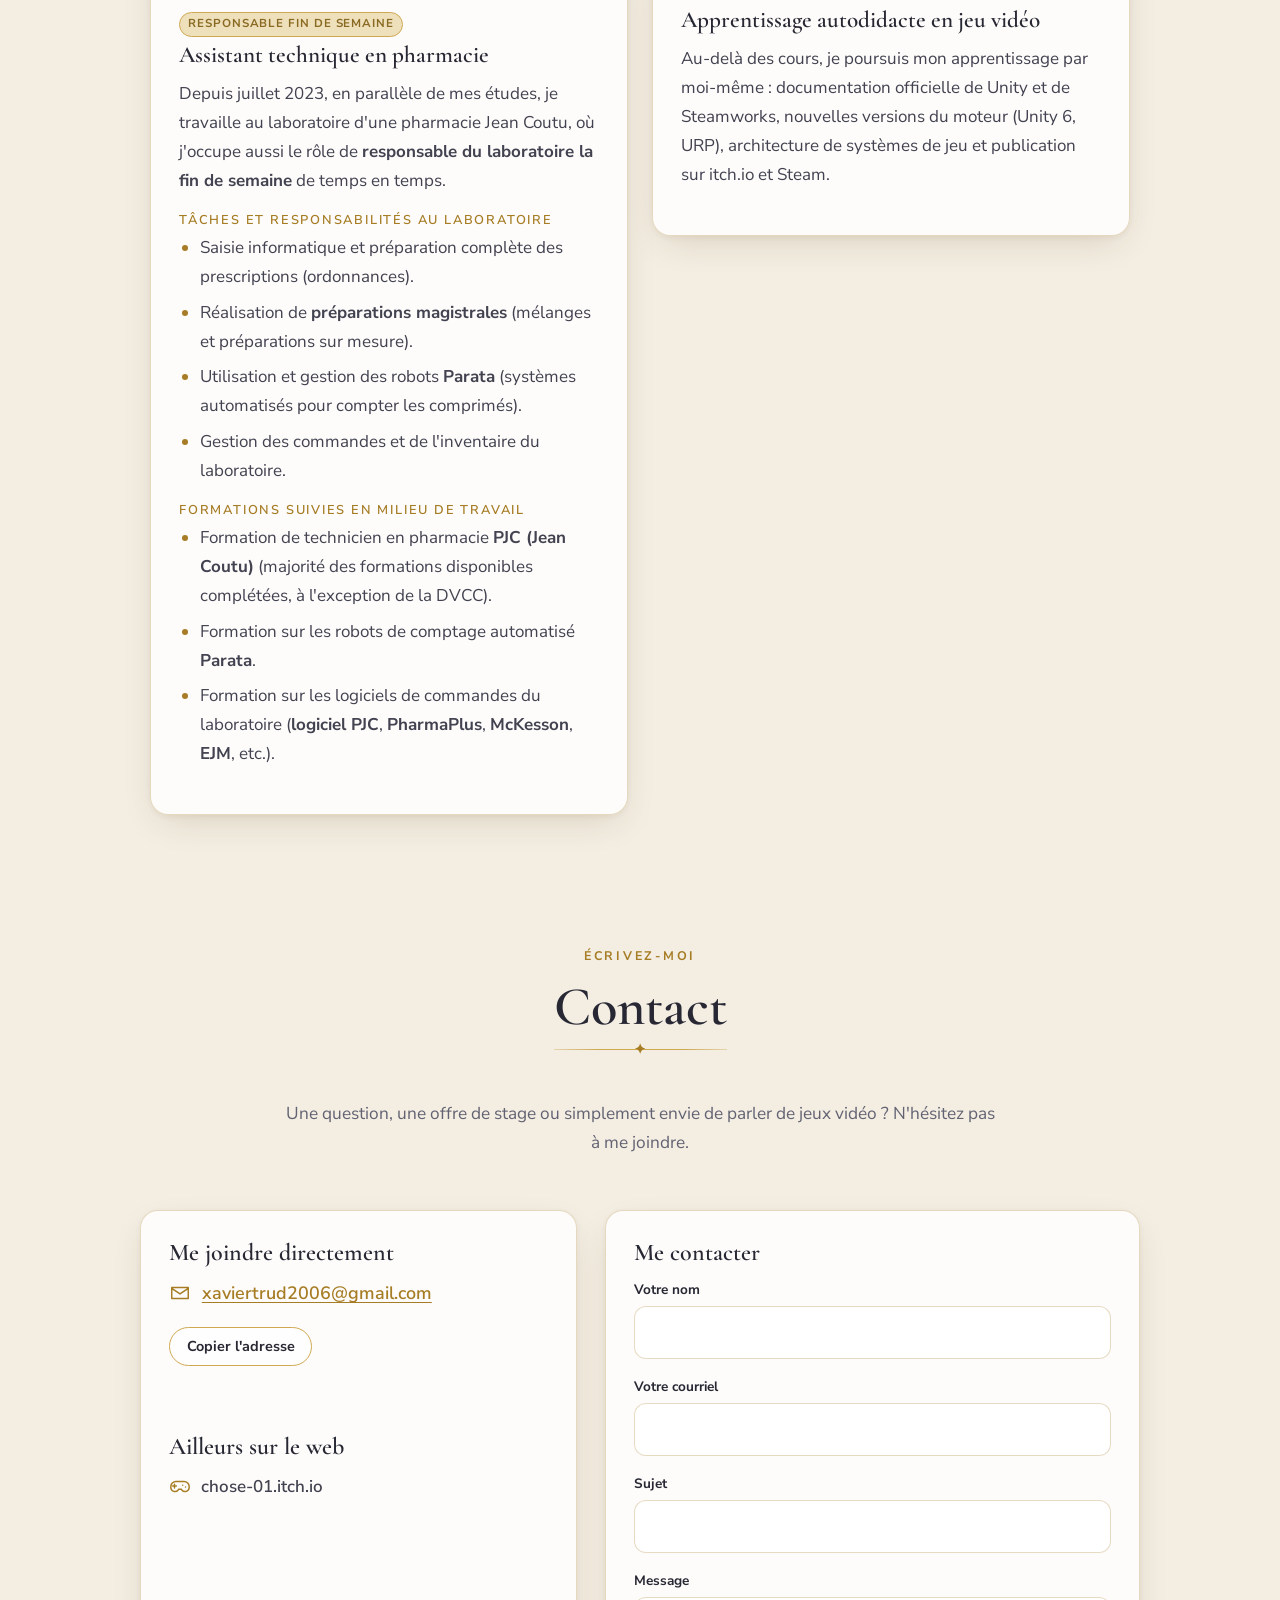
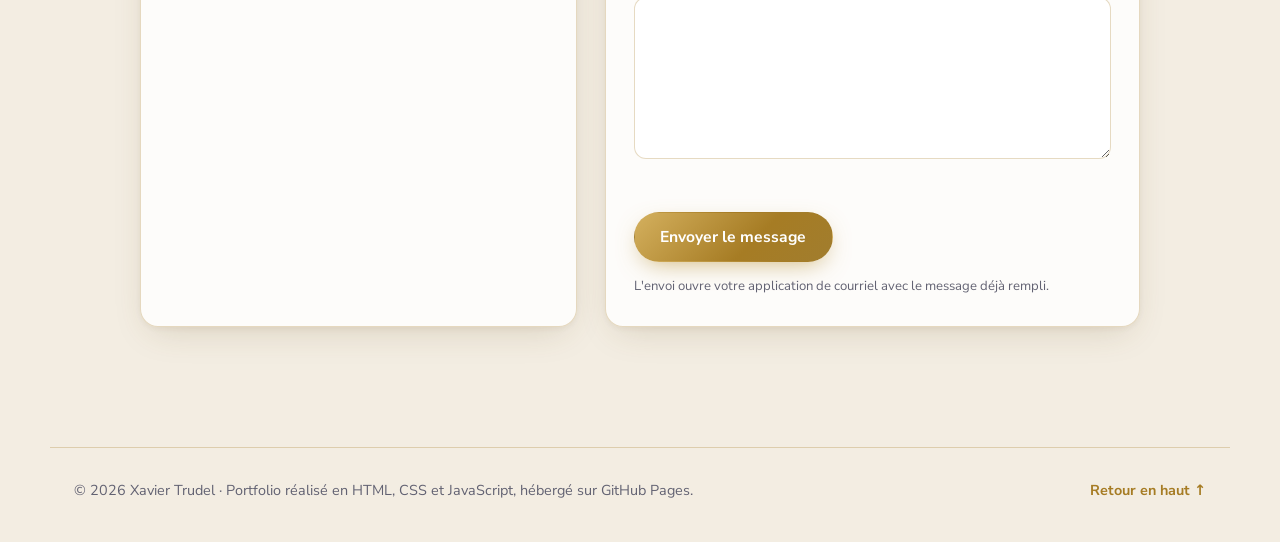
==== commit da1addcc: "ajout pour nv images" ====
--- a/index.html
+++ b/index.html
@@ -391,7 +391,7 @@
     <symbol id="i-aile" viewBox="0 0 200 260"><g fill="none" stroke="currentColor" stroke-width="2" stroke-linecap="round"><path d="M190 30C120 20 40 50 12 140c40-30 90-40 140-35"/><path d="M188 60C130 60 70 90 40 170c35-25 75-35 115-30"/><path d="M186 92C140 98 95 125 72 196c28-20 60-28 92-24"/><path d="M184 124c-35 8-66 32-82 88 22-15 46-21 70-18"/><path d="M182 156c-24 8-44 26-54 64 15-10 31-14 48-12"/></g></symbol>
   </svg>
 
-  <script src="js/projets.js?v=4"></script>
+  <script src="js/projets.js?v=5"></script>
   <script src="js/main.js?v=4"></script>
 </body>
 </html>
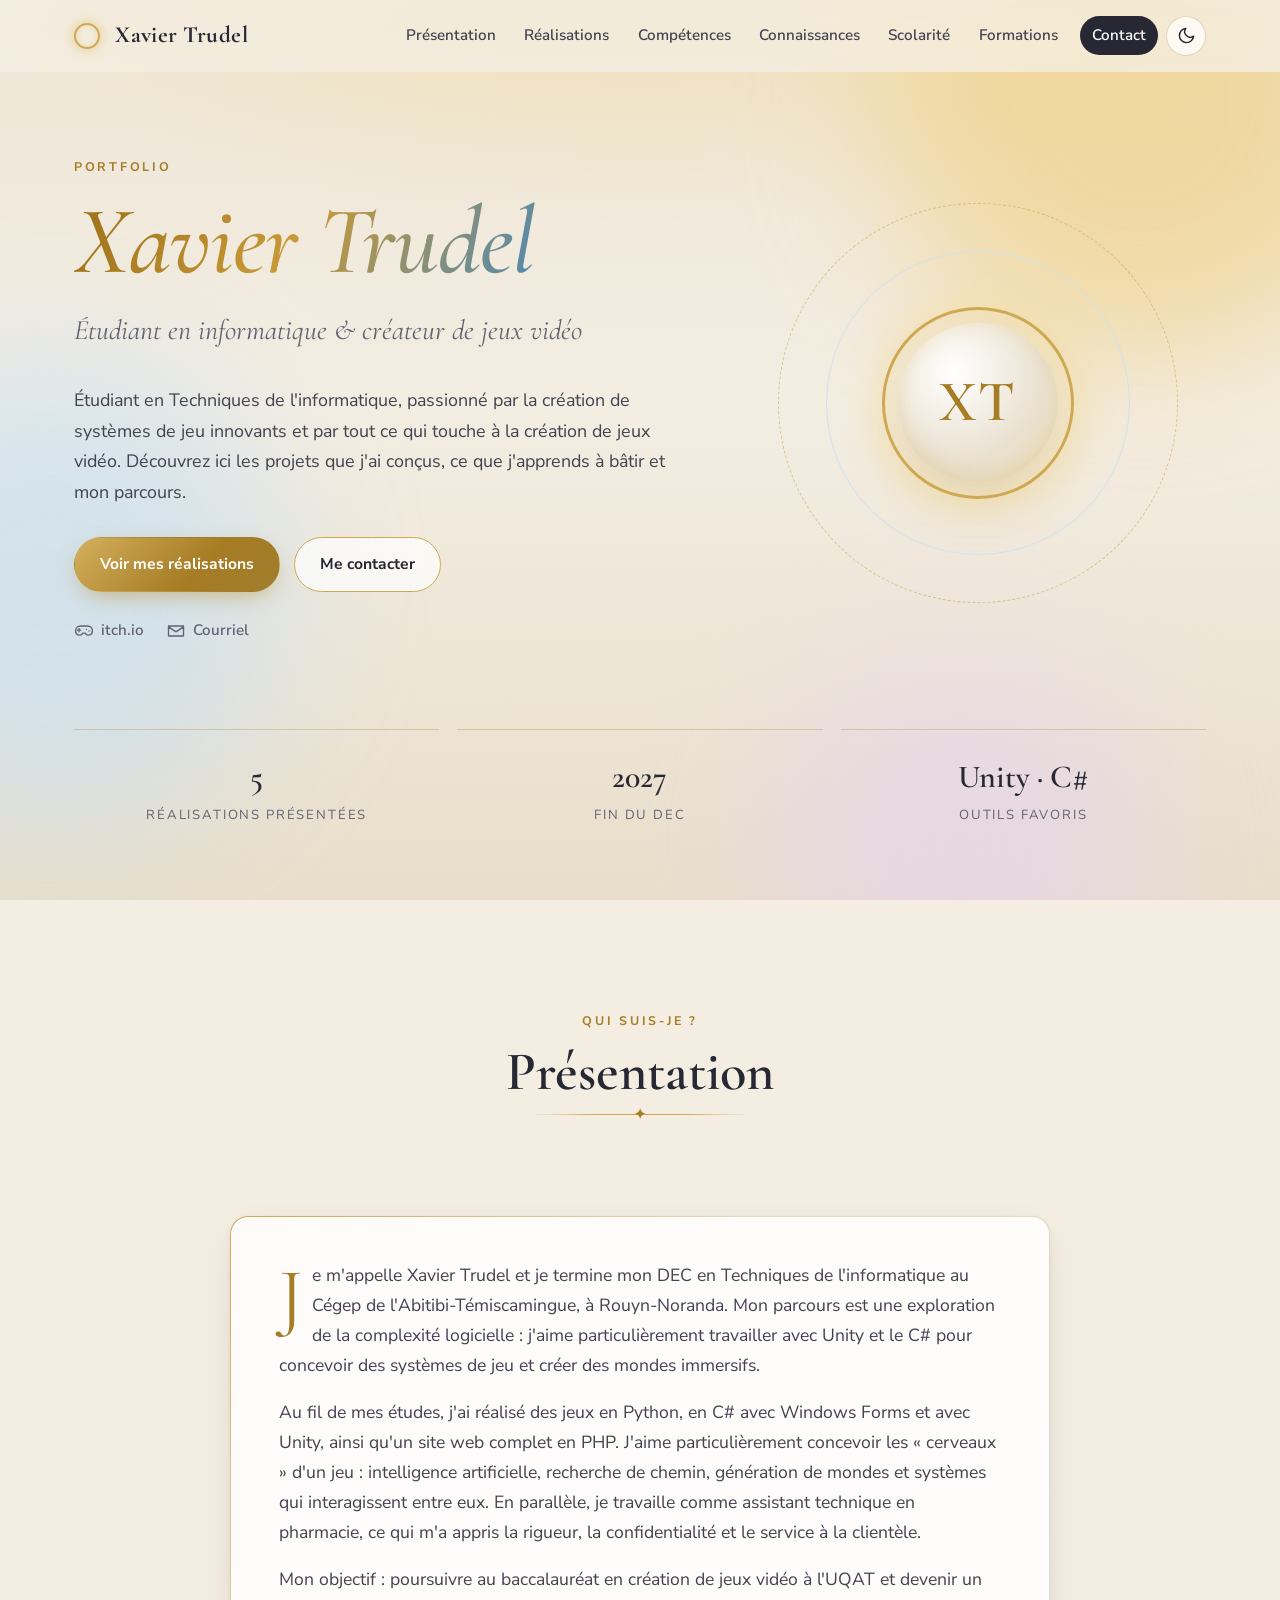
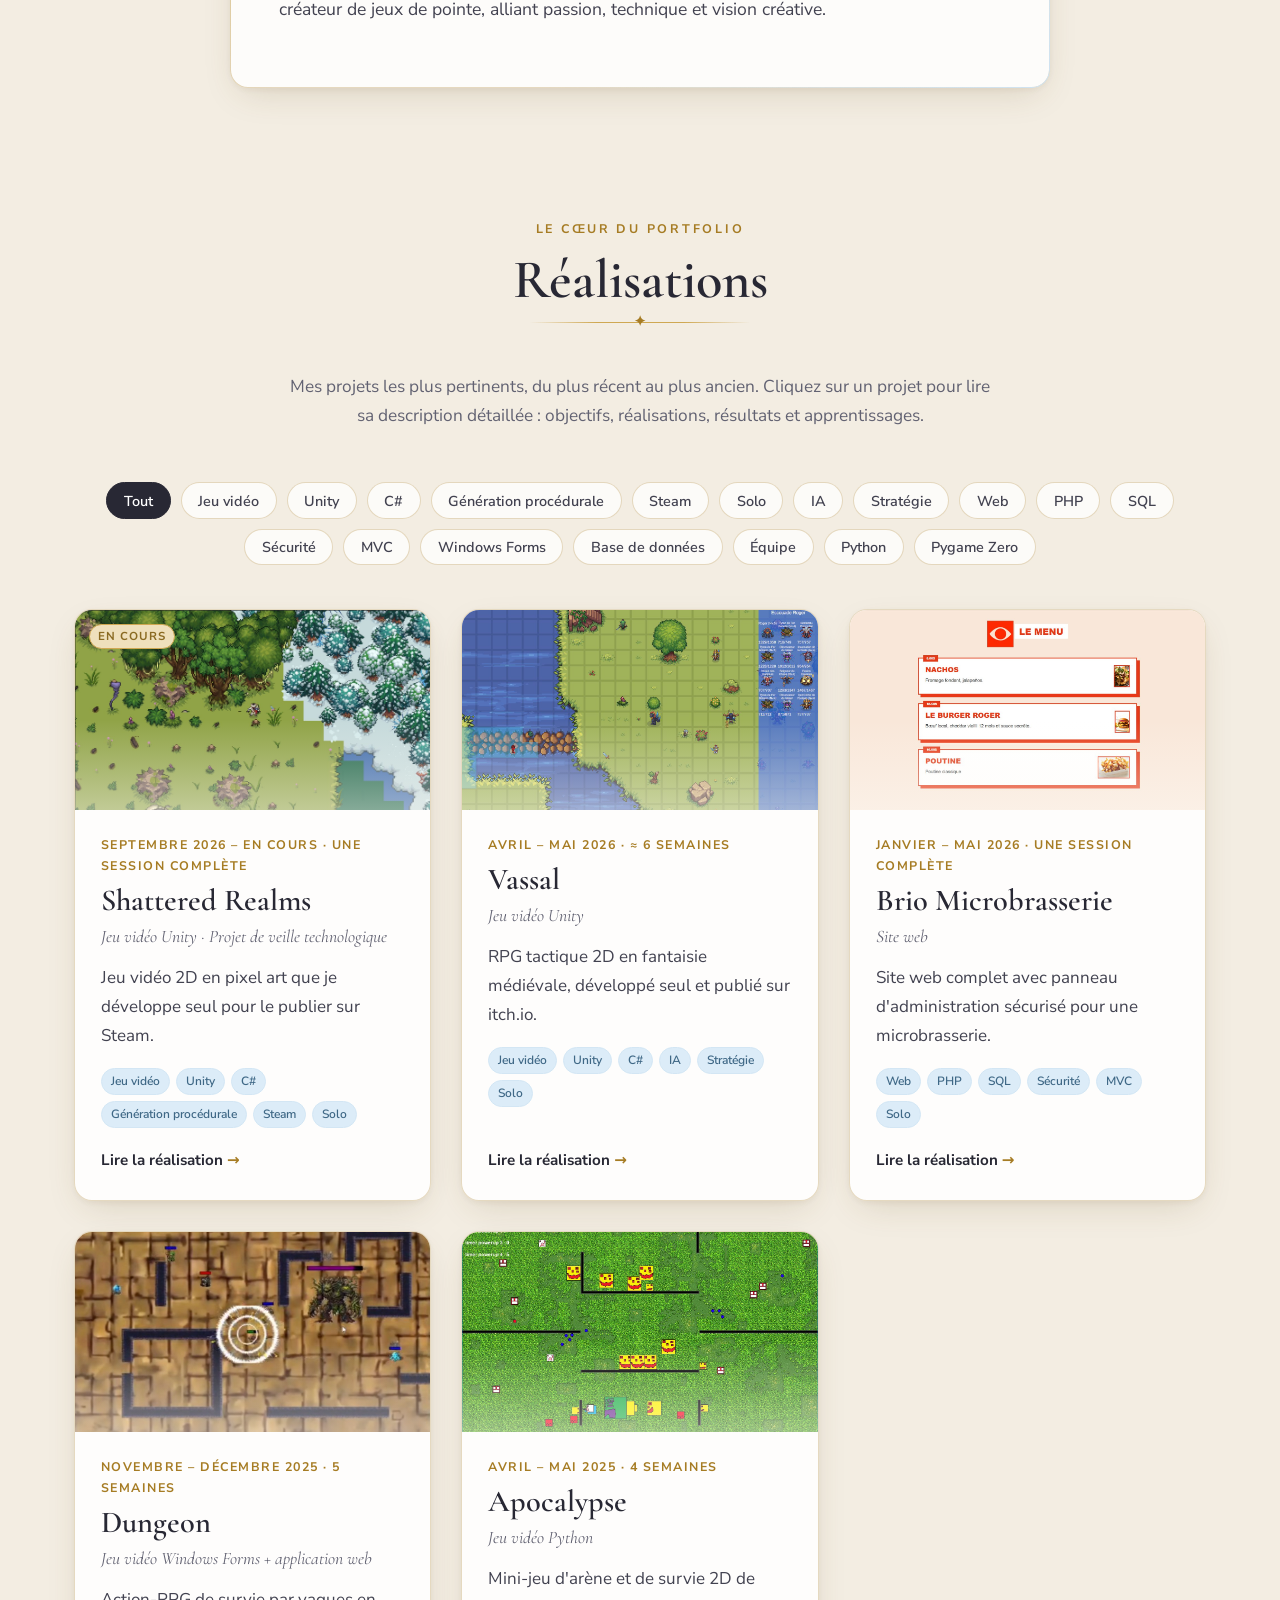
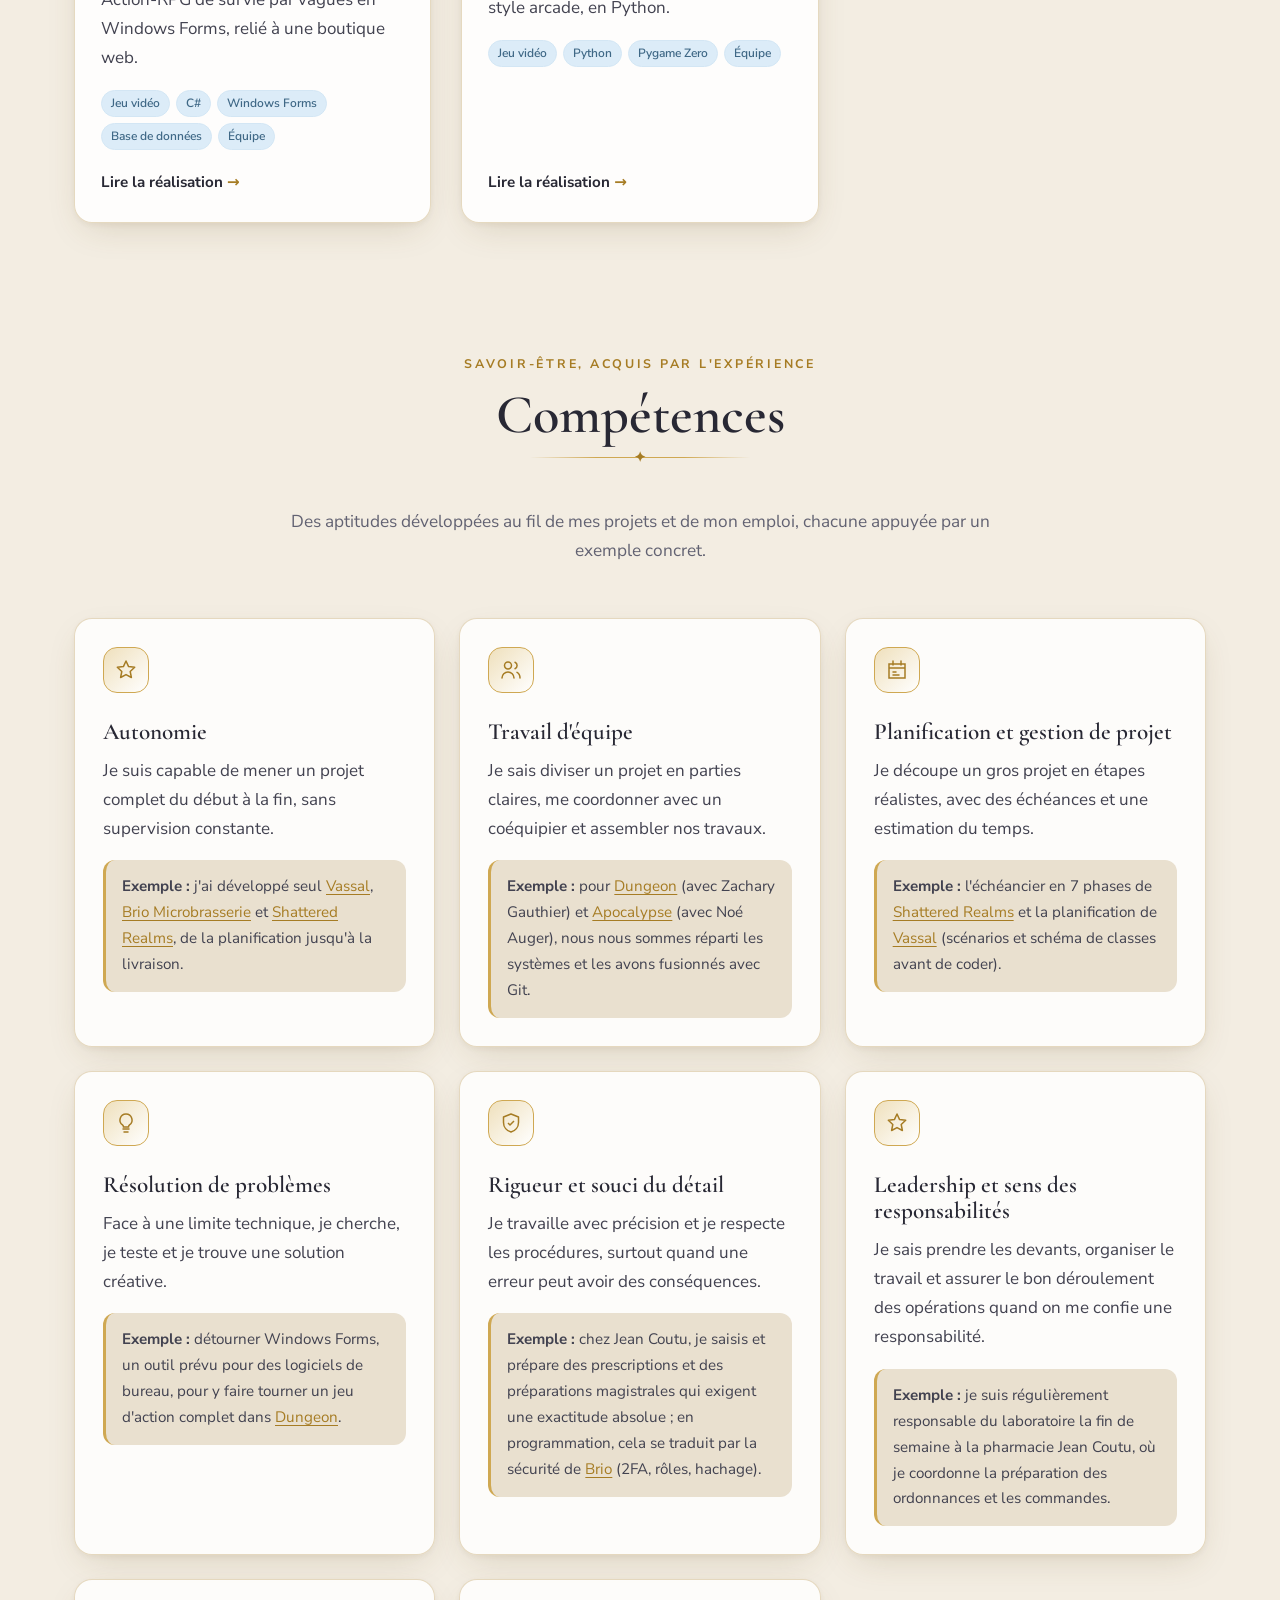
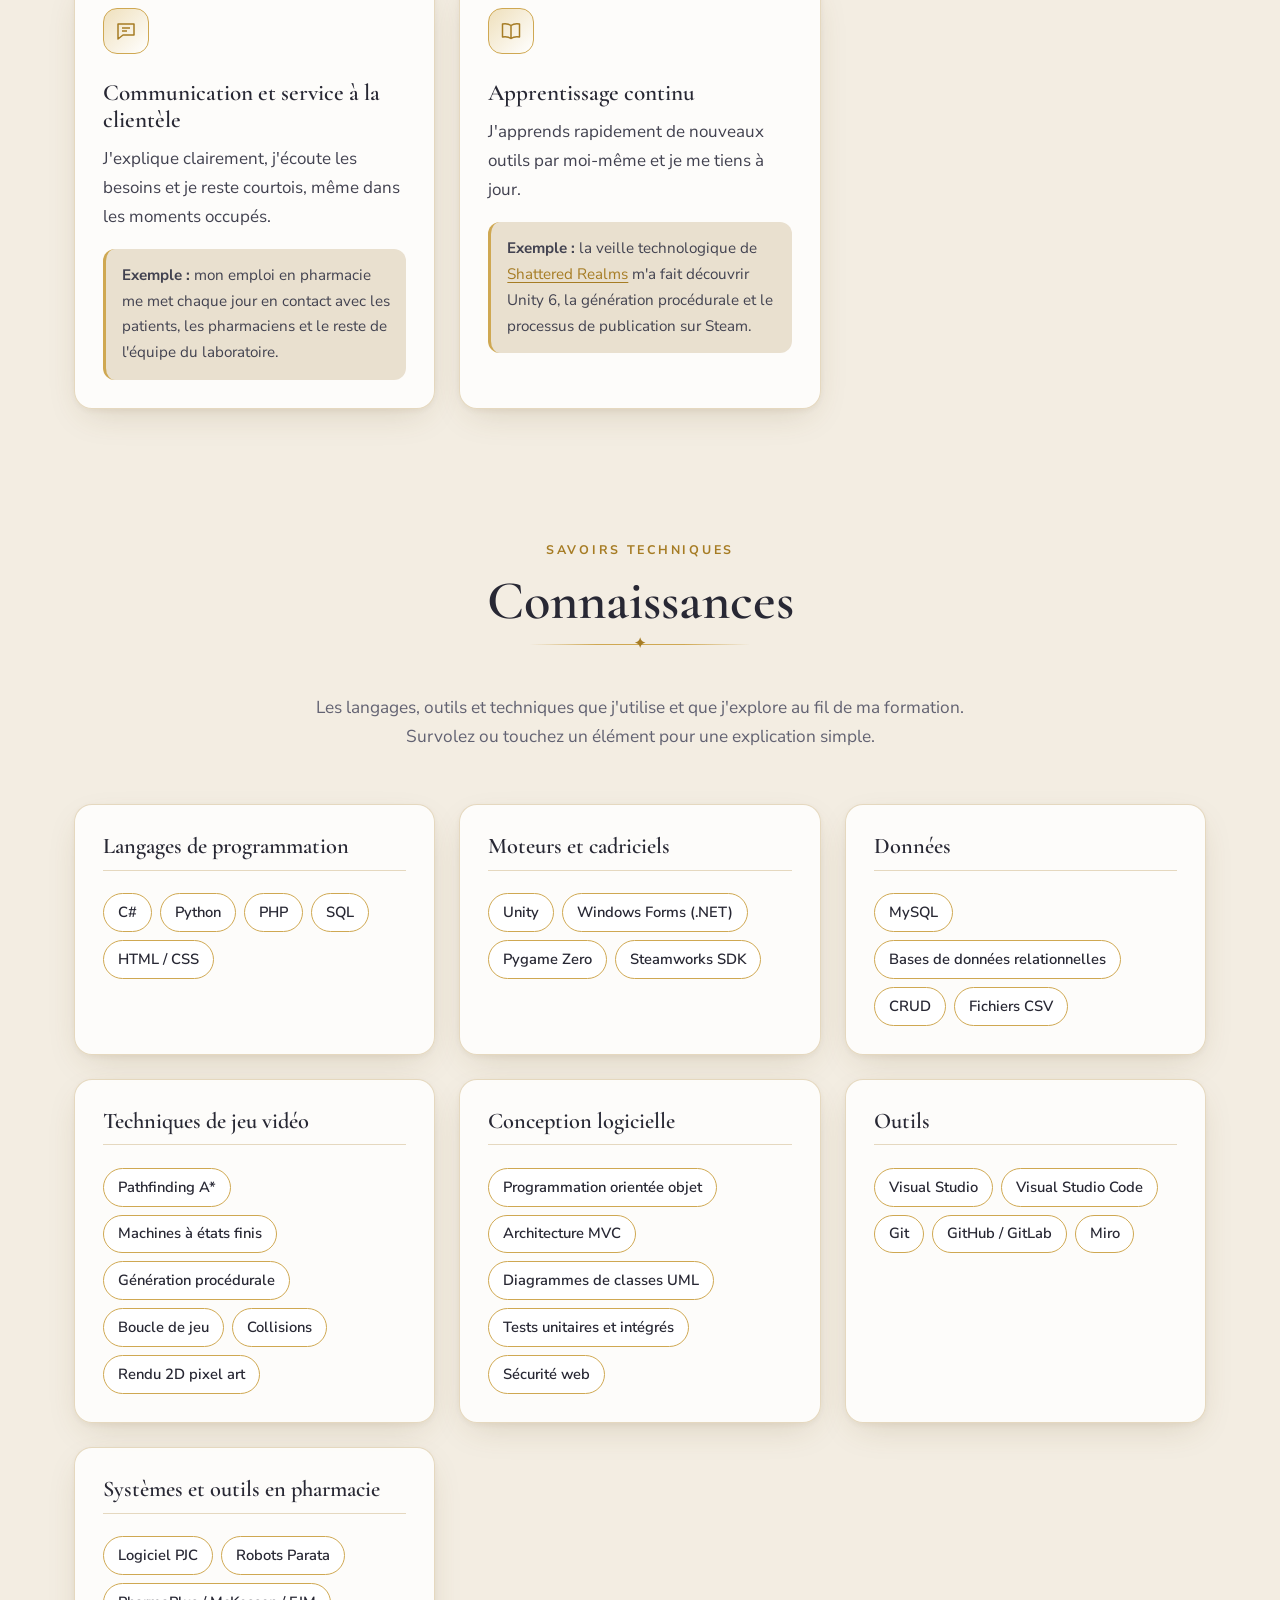
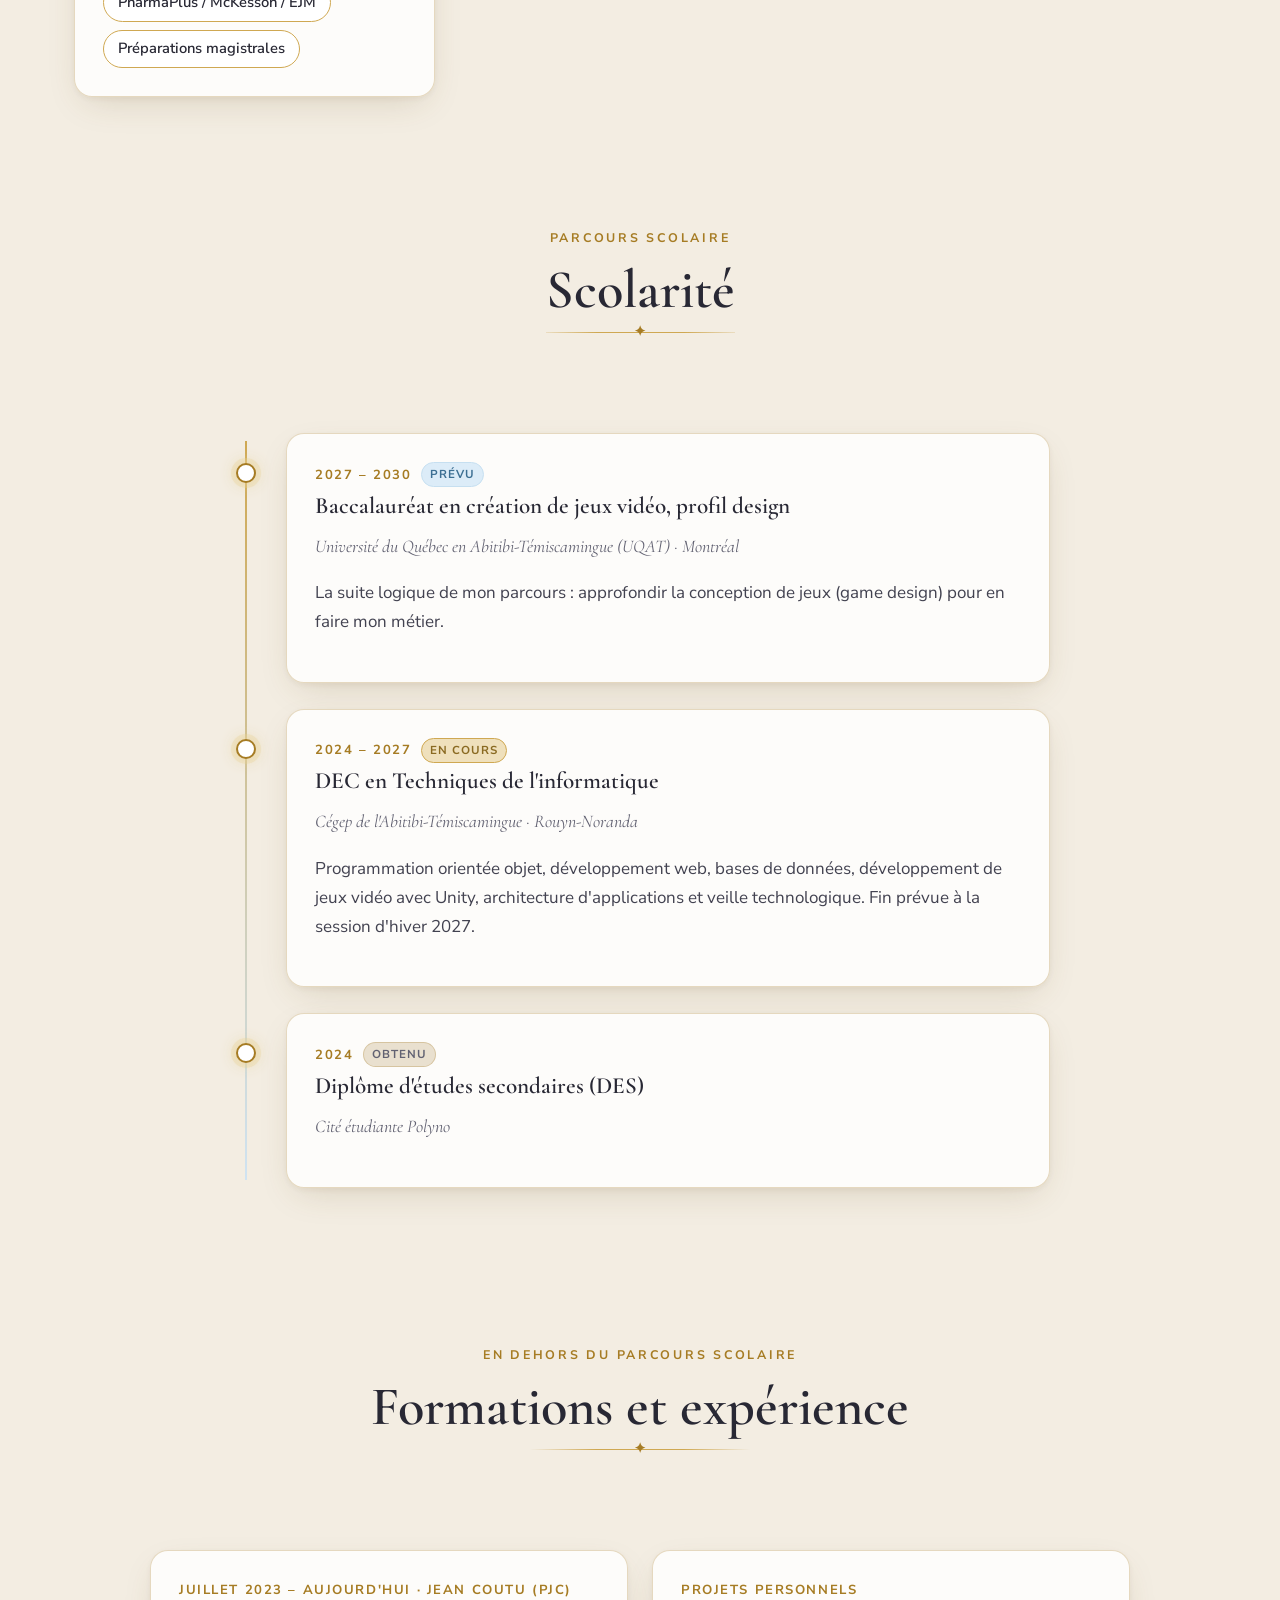
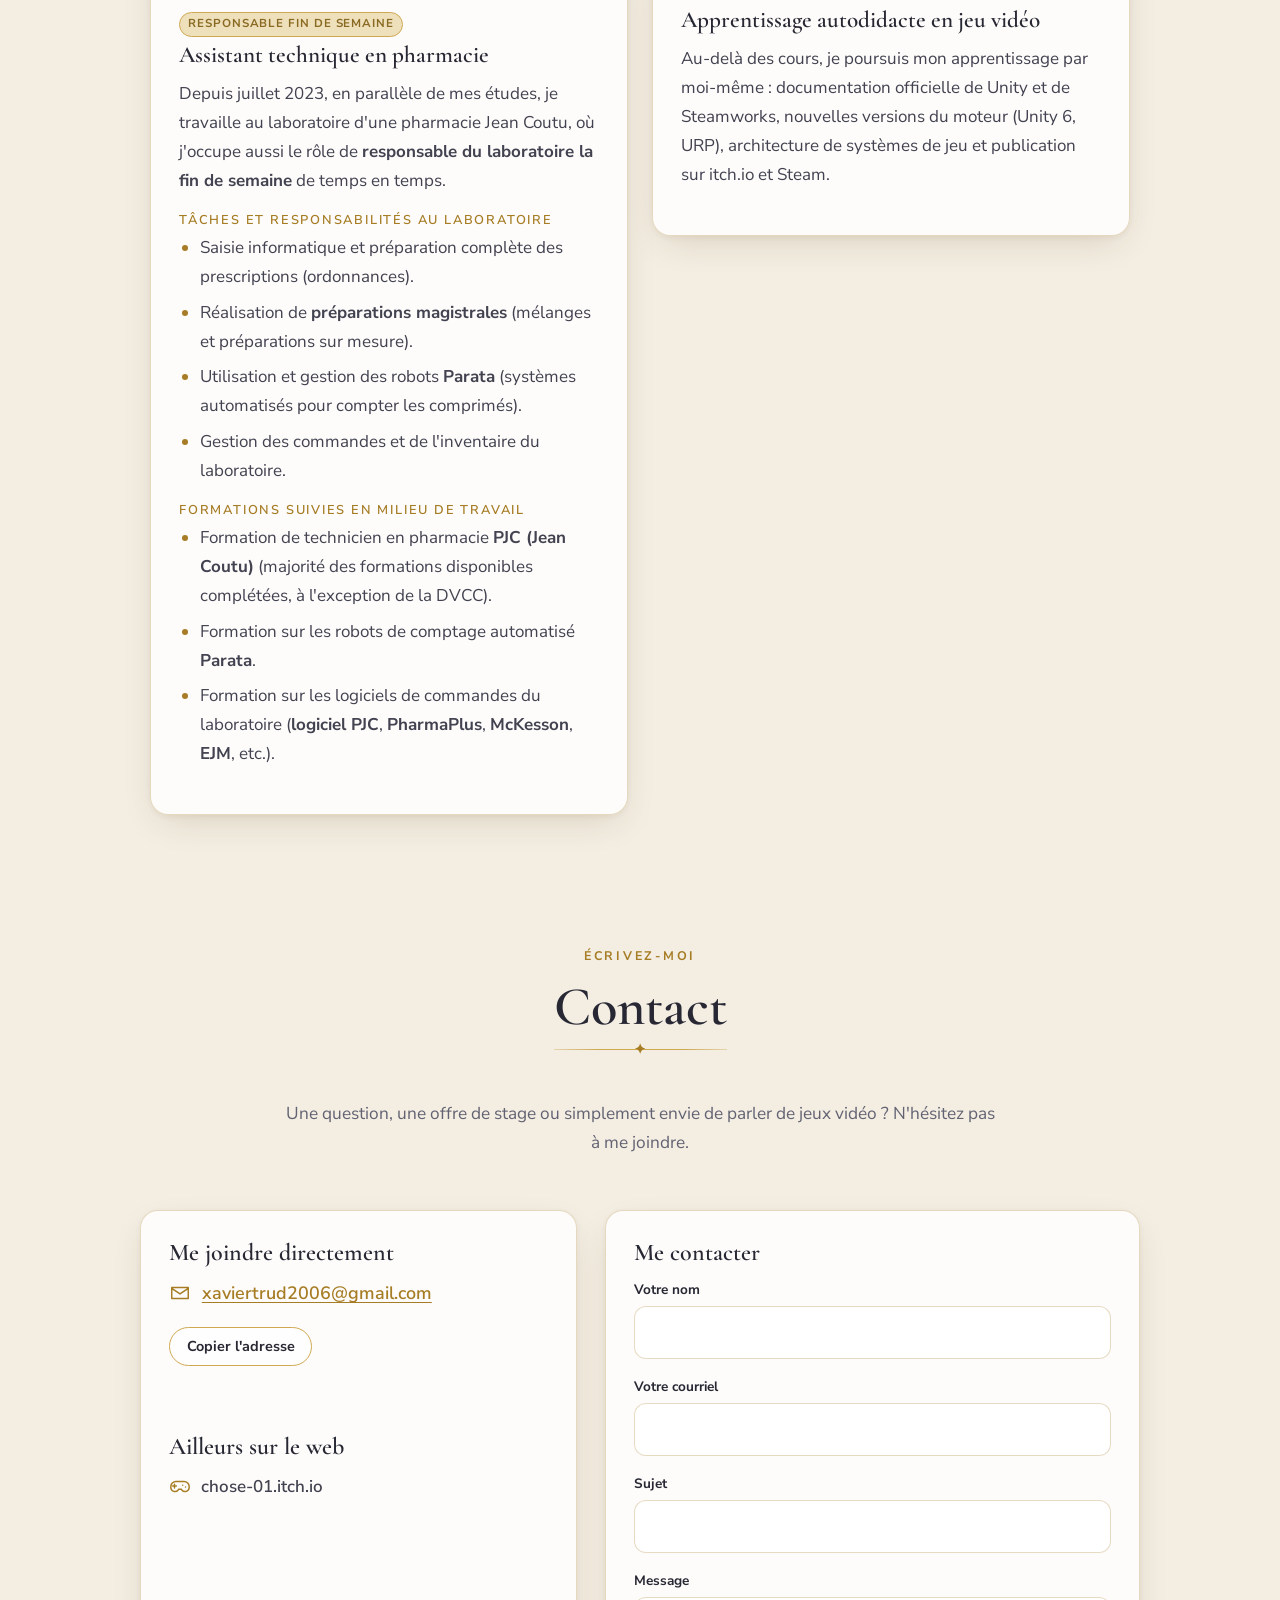
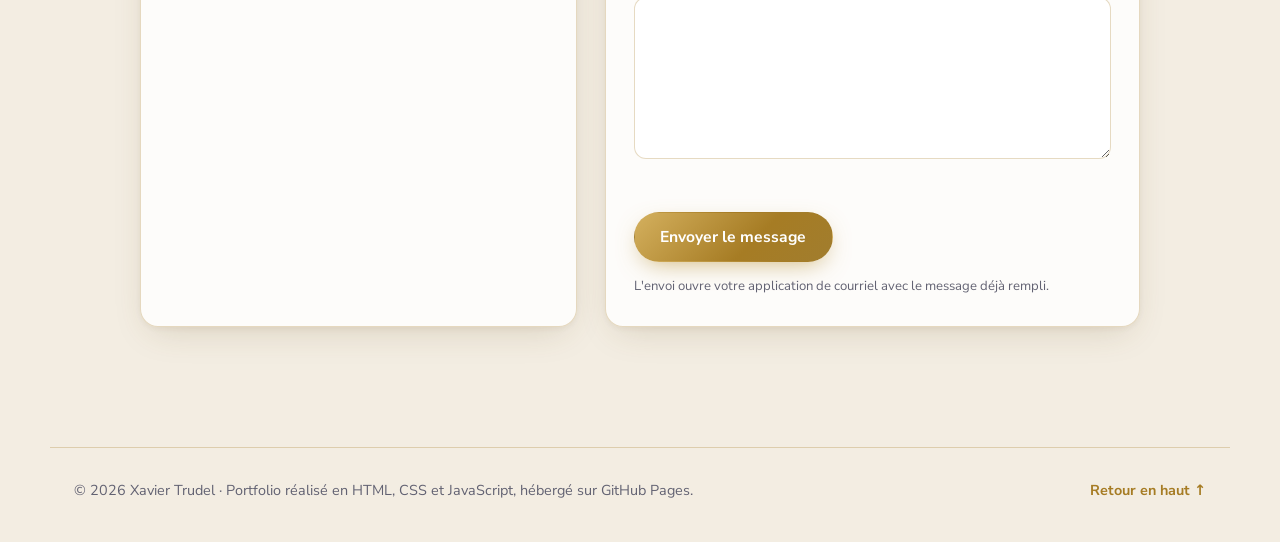
==== commit 6b02d0f4: "j'ai enlever les particule et les aiille" ====
--- a/index.html
+++ b/index.html
@@ -19,7 +19,6 @@
 <body>
   <a class="skip-link" href="#contenu">Aller au contenu</a>
   <div class="ciel" aria-hidden="true"><span class="halo halo-1"></span><span class="halo halo-2"></span><span class="halo halo-3"></span></div>
-  <div class="particules" aria-hidden="true"></div>
 
   <header class="entete" id="entete">
     <nav class="nav" aria-label="Navigation principale">
@@ -71,8 +70,6 @@
           <span class="anneau anneau-1"></span>
           <span class="anneau anneau-2"></span>
           <span class="anneau anneau-3"></span>
-          <svg class="aile aile-g" viewBox="0 0 200 260"><use href="#i-aile"/></svg>
-          <svg class="aile aile-d" viewBox="0 0 200 260"><use href="#i-aile"/></svg>
           <div class="aureole-centre">
             <span class="aureole-initiales">XT</span>
           </div>
@@ -388,7 +385,6 @@
     <symbol id="i-bouclier" viewBox="0 0 24 24"><path fill="none" stroke="currentColor" stroke-width="1.5" stroke-linejoin="round" d="M12 3 4.5 6v5.5c0 4.5 3.2 8.3 7.5 9.5 4.3-1.2 7.5-5 7.5-9.5V6zM9 12l2 2 4-4"/></symbol>
     <symbol id="i-bulle" viewBox="0 0 24 24"><path fill="none" stroke="currentColor" stroke-width="1.5" stroke-linejoin="round" d="M4 5h16v11H9l-5 4zM8 9h8M8 12h5"/></symbol>
     <symbol id="i-livre" viewBox="0 0 24 24"><path fill="none" stroke="currentColor" stroke-width="1.5" stroke-linejoin="round" d="M12 6.5C10 5 7 4.5 3.5 5v13c3.5-.5 6.5 0 8.5 1.5 2-1.5 5-2 8.5-1.5V5C17 4.5 14 5 12 6.5Zm0 0v13"/></symbol>
-    <symbol id="i-aile" viewBox="0 0 200 260"><g fill="none" stroke="currentColor" stroke-width="2" stroke-linecap="round"><path d="M190 30C120 20 40 50 12 140c40-30 90-40 140-35"/><path d="M188 60C130 60 70 90 40 170c35-25 75-35 115-30"/><path d="M186 92C140 98 95 125 72 196c28-20 60-28 92-24"/><path d="M184 124c-35 8-66 32-82 88 22-15 46-21 70-18"/><path d="M182 156c-24 8-44 26-54 64 15-10 31-14 48-12"/></g></symbol>
   </svg>
 
   <script src="js/projets.js?v=5"></script>
--- a/css/style.css
+++ b/css/style.css
@@ -50,7 +50,7 @@
 .skip-link { position: absolute; left: -999px; top: 8px; background: var(--encre); color: #fff; padding: .6em 1em; border-radius: 8px; z-index: 100; }
 .skip-link:focus { left: 8px; }
 
-/* ---------- Ciel : halos et particules ---------- */
+/* ---------- Ciel : halos ---------- */
 .ciel { position: fixed; inset: 0; z-index: -2; pointer-events: none; overflow: hidden;
   background:
     radial-gradient(ellipse 80% 50% at 50% -10%, rgba(242, 215, 150, .65), transparent 70%),
@@ -60,21 +60,6 @@
 .halo-2 { width: 460px; height: 460px; background: #c5e0f5; top: 40%; left: -180px; animation: flotter 22s ease-in-out infinite reverse; }
 .halo-3 { width: 380px; height: 380px; background: #e3cff8; bottom: -140px; right: 10%; opacity: .45; animation: flotter 26s ease-in-out infinite; }
 @keyframes flotter { 50% { transform: translate(30px, 40px) scale(1.06); } }
-
-.particules { position: fixed; inset: 0; z-index: -1; pointer-events: none; overflow: hidden; }
-.particules span { position: absolute; bottom: -20px; border-radius: 50%;
-  background: radial-gradient(circle, #b58018 0%, #dfad42 50%, rgba(223, 173, 66, 0) 75%);
-  box-shadow: 0 0 10px 3px rgba(196, 145, 38, .65), 0 0 4px 1px rgba(166, 118, 22, .8);
-  animation: monter linear infinite; }
-.particules span:nth-child(3n) {
-  background: radial-gradient(circle, #3f84ba 0%, #7eb8e6 50%, rgba(126, 184, 230, 0) 75%);
-  box-shadow: 0 0 10px 3px rgba(85, 150, 204, .6), 0 0 4px 1px rgba(63, 132, 186, .75);
-}
-@keyframes monter {
-  0% { transform: translate(0, 0); }
-  50% { transform: translate(24px, -55vh); }
-  100% { transform: translate(-12px, -110vh); }
-}
 
 /* ---------- En-tête ---------- */
 .entete { position: sticky; top: 0; z-index: 50; height: var(--nav-h);
@@ -149,11 +134,6 @@
 .anneau-2 { inset: 12%; border-color: #cfe3f2; animation: tourner 45s linear infinite reverse; }
 .anneau-3 { inset: 26%; border-width: 3px; box-shadow: 0 0 40px 8px rgba(245, 220, 154, .55), inset 0 0 30px 4px rgba(245, 220, 154, .45); }
 @keyframes tourner { to { transform: rotate(360deg); } }
-.aile { position: absolute; width: 46%; top: 22%; color: var(--or-clair); opacity: .9; }
-.aile-g { right: 58%; animation: battre 6s ease-in-out infinite; transform-origin: right center; }
-.aile-d { left: 58%; transform: scaleX(-1); animation: battre-d 6s ease-in-out infinite; transform-origin: center center; }
-@keyframes battre { 50% { transform: rotate(-5deg) translateY(-6px); } }
-@keyframes battre-d { 0%, 100% { transform: scaleX(-1); } 50% { transform: scaleX(-1) rotate(-5deg) translateY(-6px); } }
 .aureole-centre { width: 40%; aspect-ratio: 1; border-radius: 50%; display: grid; place-items: center;
   background: radial-gradient(circle at 35% 30%, #fff, var(--nacre) 60%, var(--or-pale));
   box-shadow: 0 20px 50px -10px rgba(184, 145, 58, .35), inset 0 -6px 16px rgba(184, 145, 58, .15); animation: flotter-centre 7s ease-in-out infinite; }
@@ -350,14 +330,6 @@
 :root[data-theme="sombre"] .halo-1 { background: rgba(224, 185, 91, .22); }
 :root[data-theme="sombre"] .halo-2 { background: rgba(102, 162, 214, .18); }
 :root[data-theme="sombre"] .halo-3 { background: rgba(154, 118, 212, .16); }
-:root[data-theme="sombre"] .particules span {
-  background: radial-gradient(circle, #fff 0%, #f5dc9a 45%, transparent 70%);
-  box-shadow: 0 0 10px 2px rgba(245, 220, 154, .75);
-}
-:root[data-theme="sombre"] .particules span:nth-child(3n) {
-  background: radial-gradient(circle, #fff 0%, #8fc8f5 45%, transparent 70%);
-  box-shadow: 0 0 10px 2px rgba(143, 200, 245, .7);
-}
 :root[data-theme="sombre"] .hero h1 em { background: linear-gradient(120deg, #e2ba5a, #f5dfa0 48%, #9cc6e4); -webkit-background-clip: text; background-clip: text; color: transparent; }
 :root[data-theme="sombre"] .entete { background: rgba(12, 14, 23, .78); }
 :root[data-theme="sombre"] .nav-liens .nav-cta { background: var(--or); color: #12141d; }
@@ -436,6 +408,6 @@
   .reveal { opacity: 1; transform: none; }
 }
 @media print {
-  .ciel, .particules, .entete, .filtres, .contact-form, .visionneuse { display: none !important; }
+  .ciel, .entete, .filtres, .contact-form, .visionneuse { display: none !important; }
   .reveal { opacity: 1; transform: none; }
 }
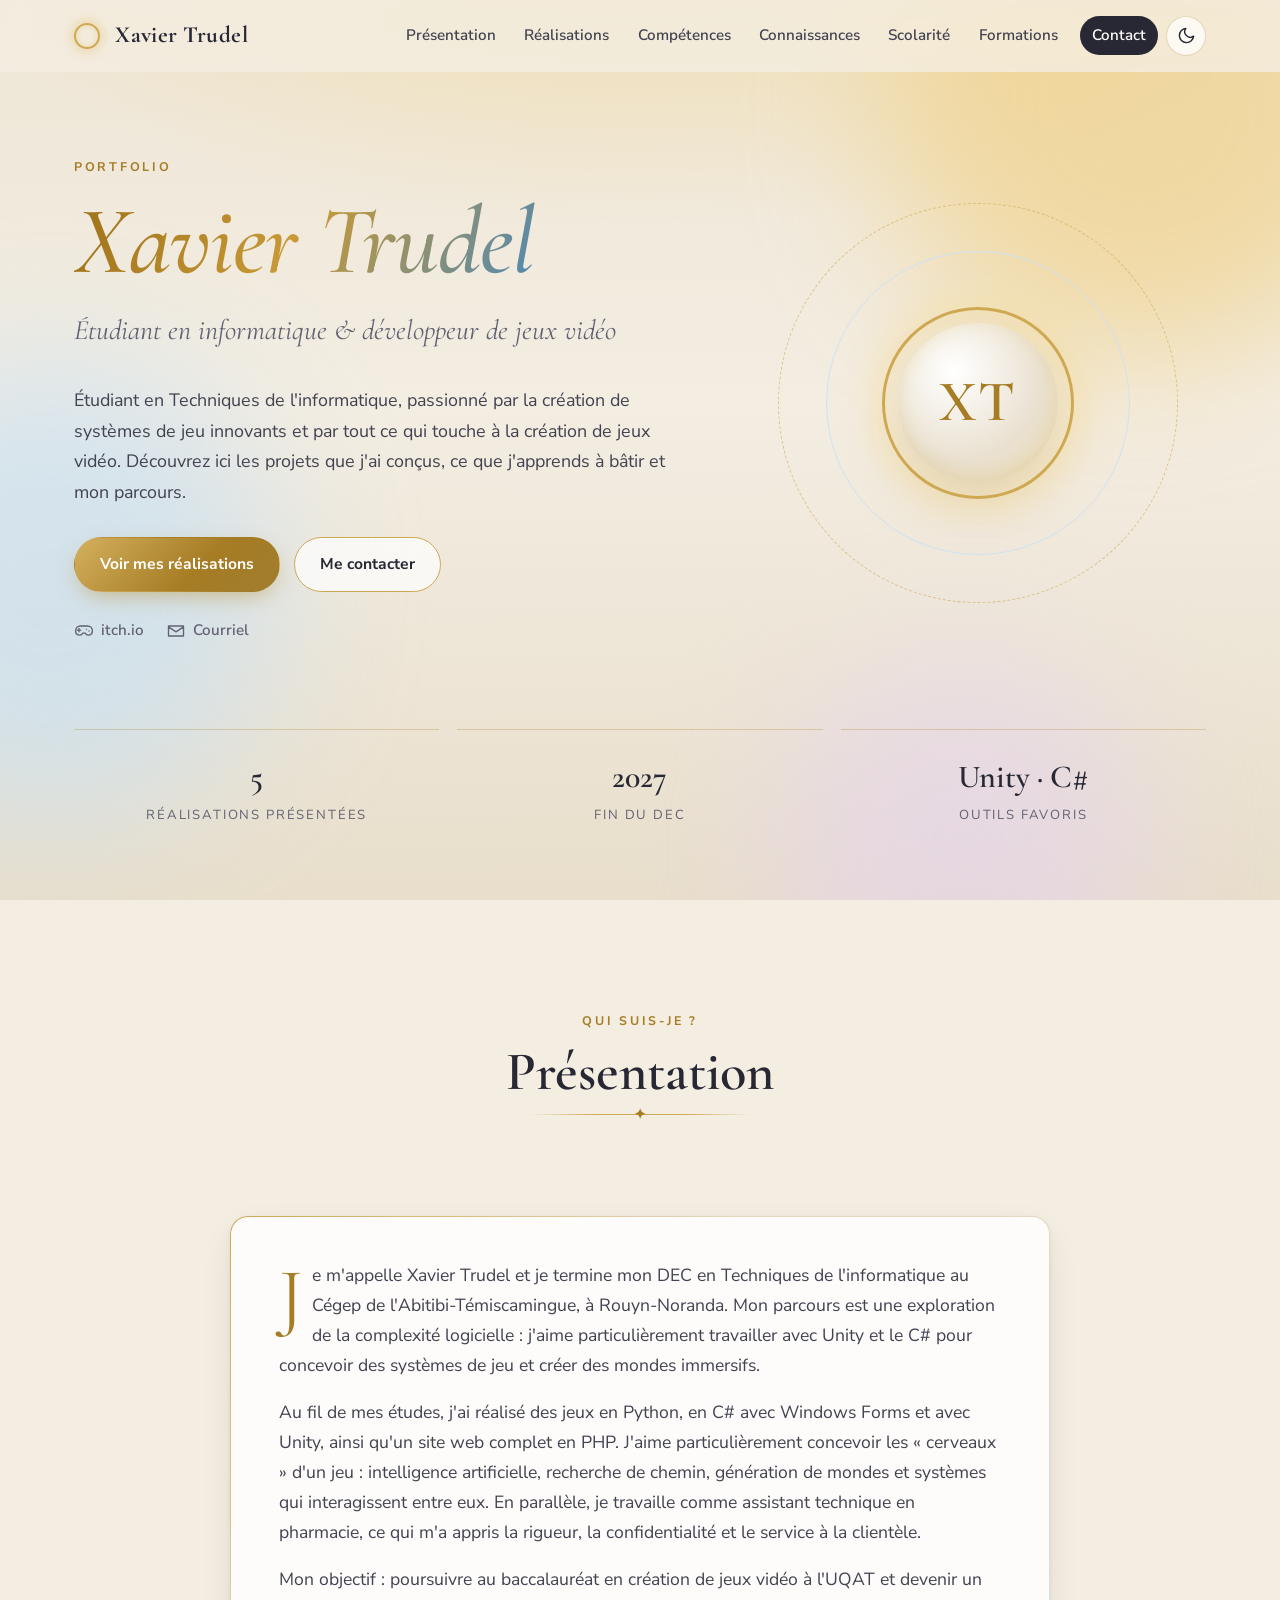
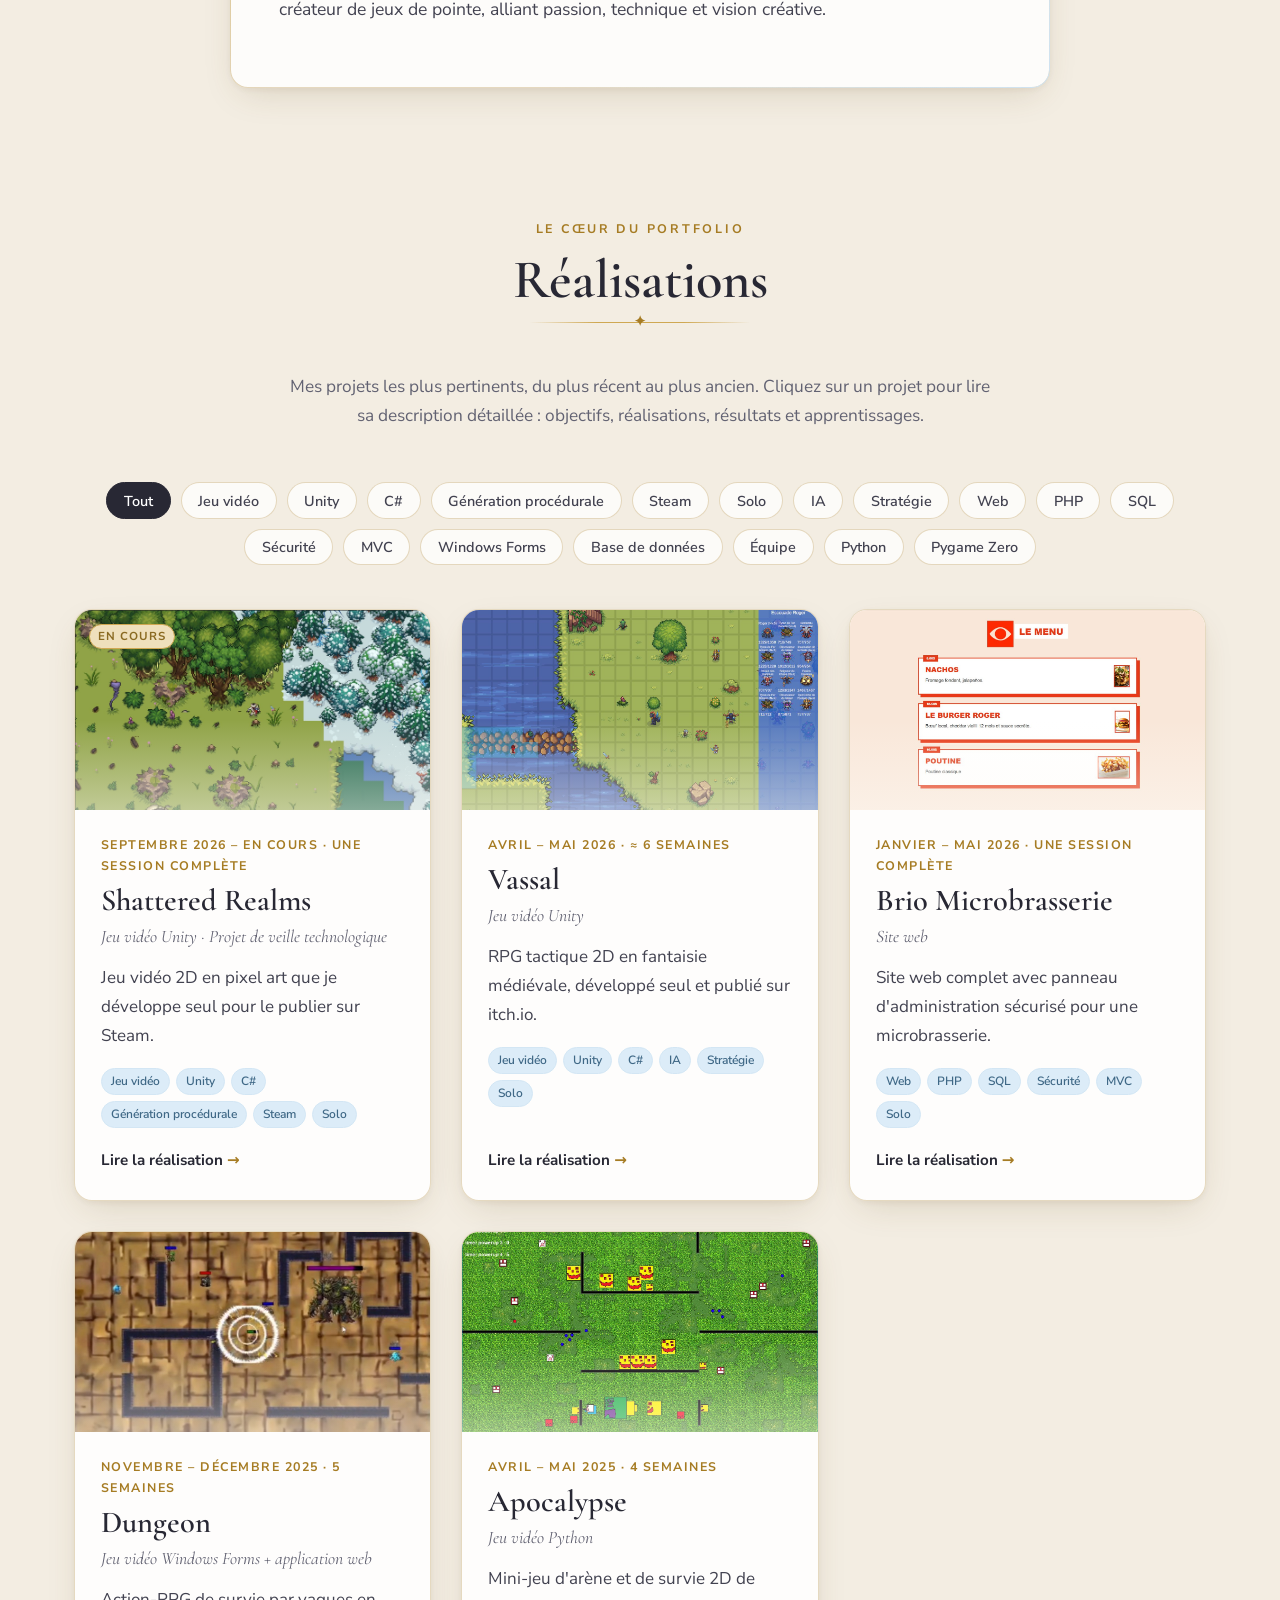
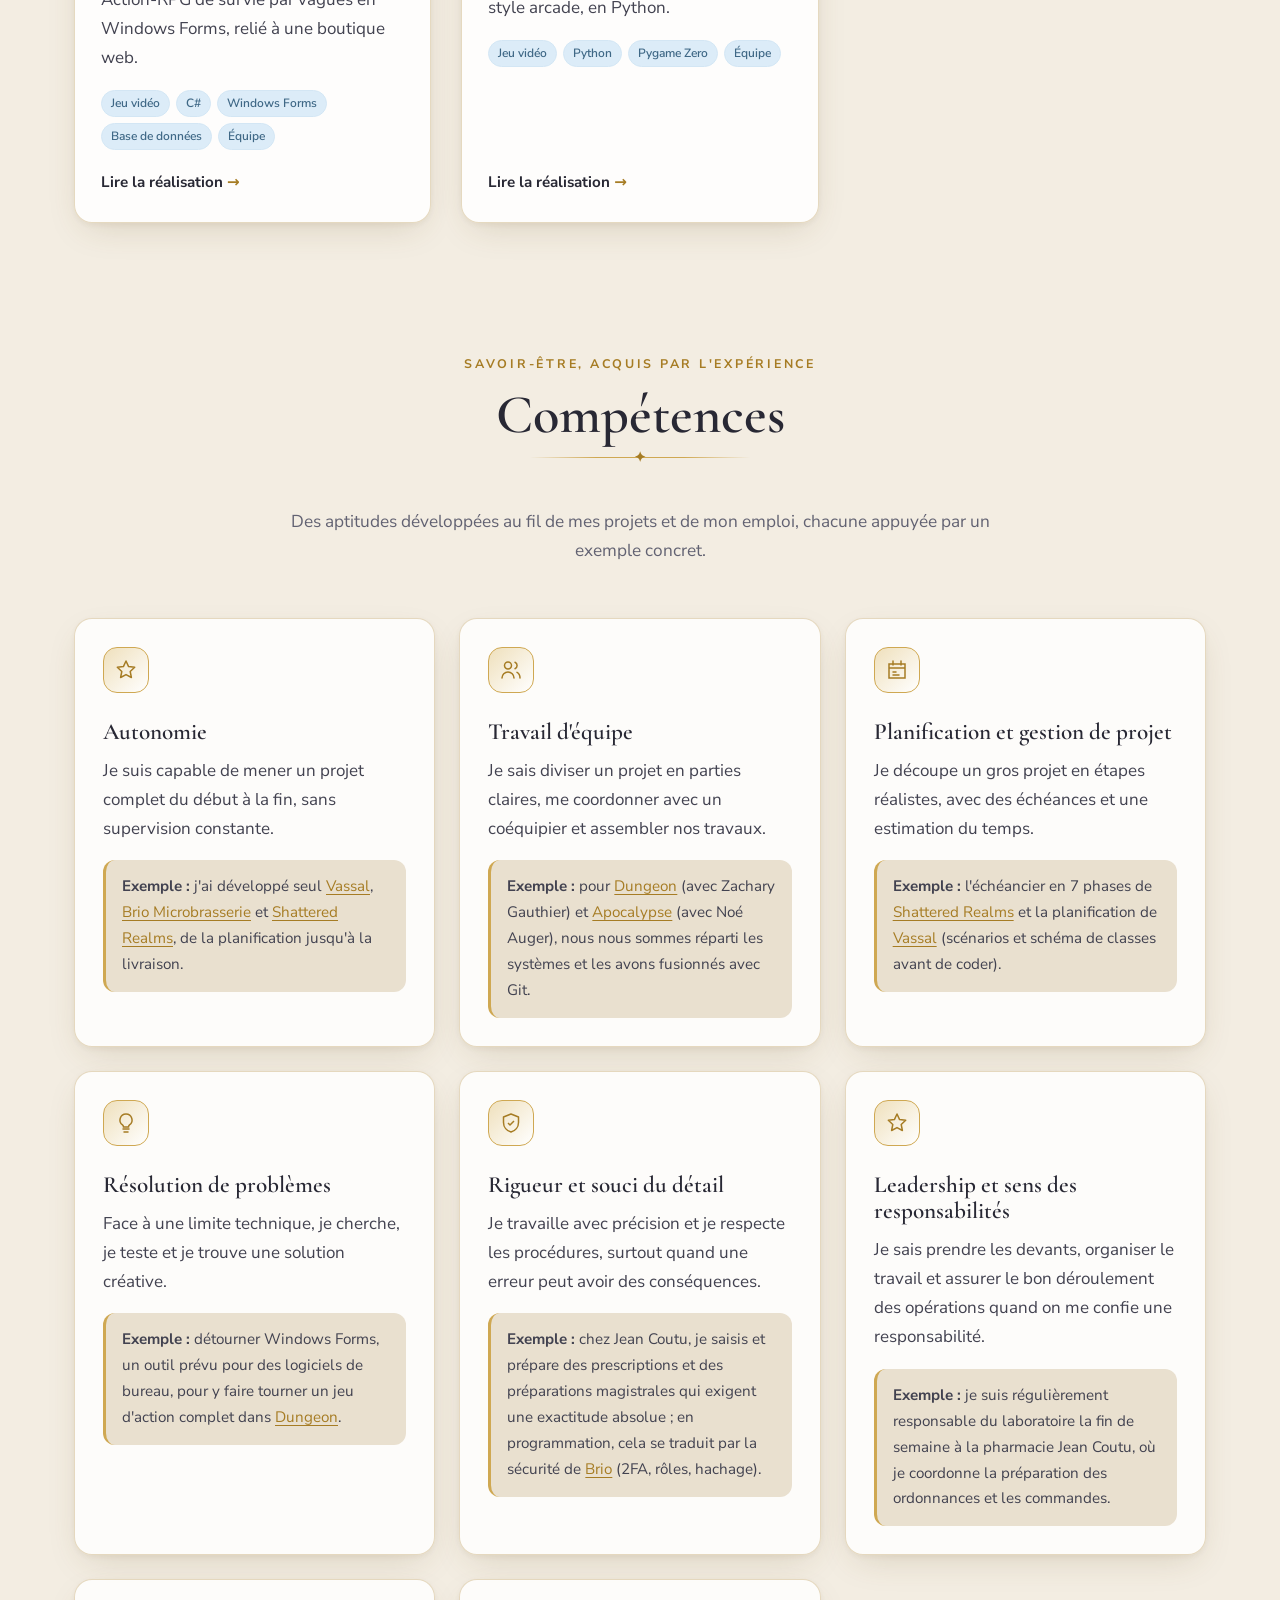
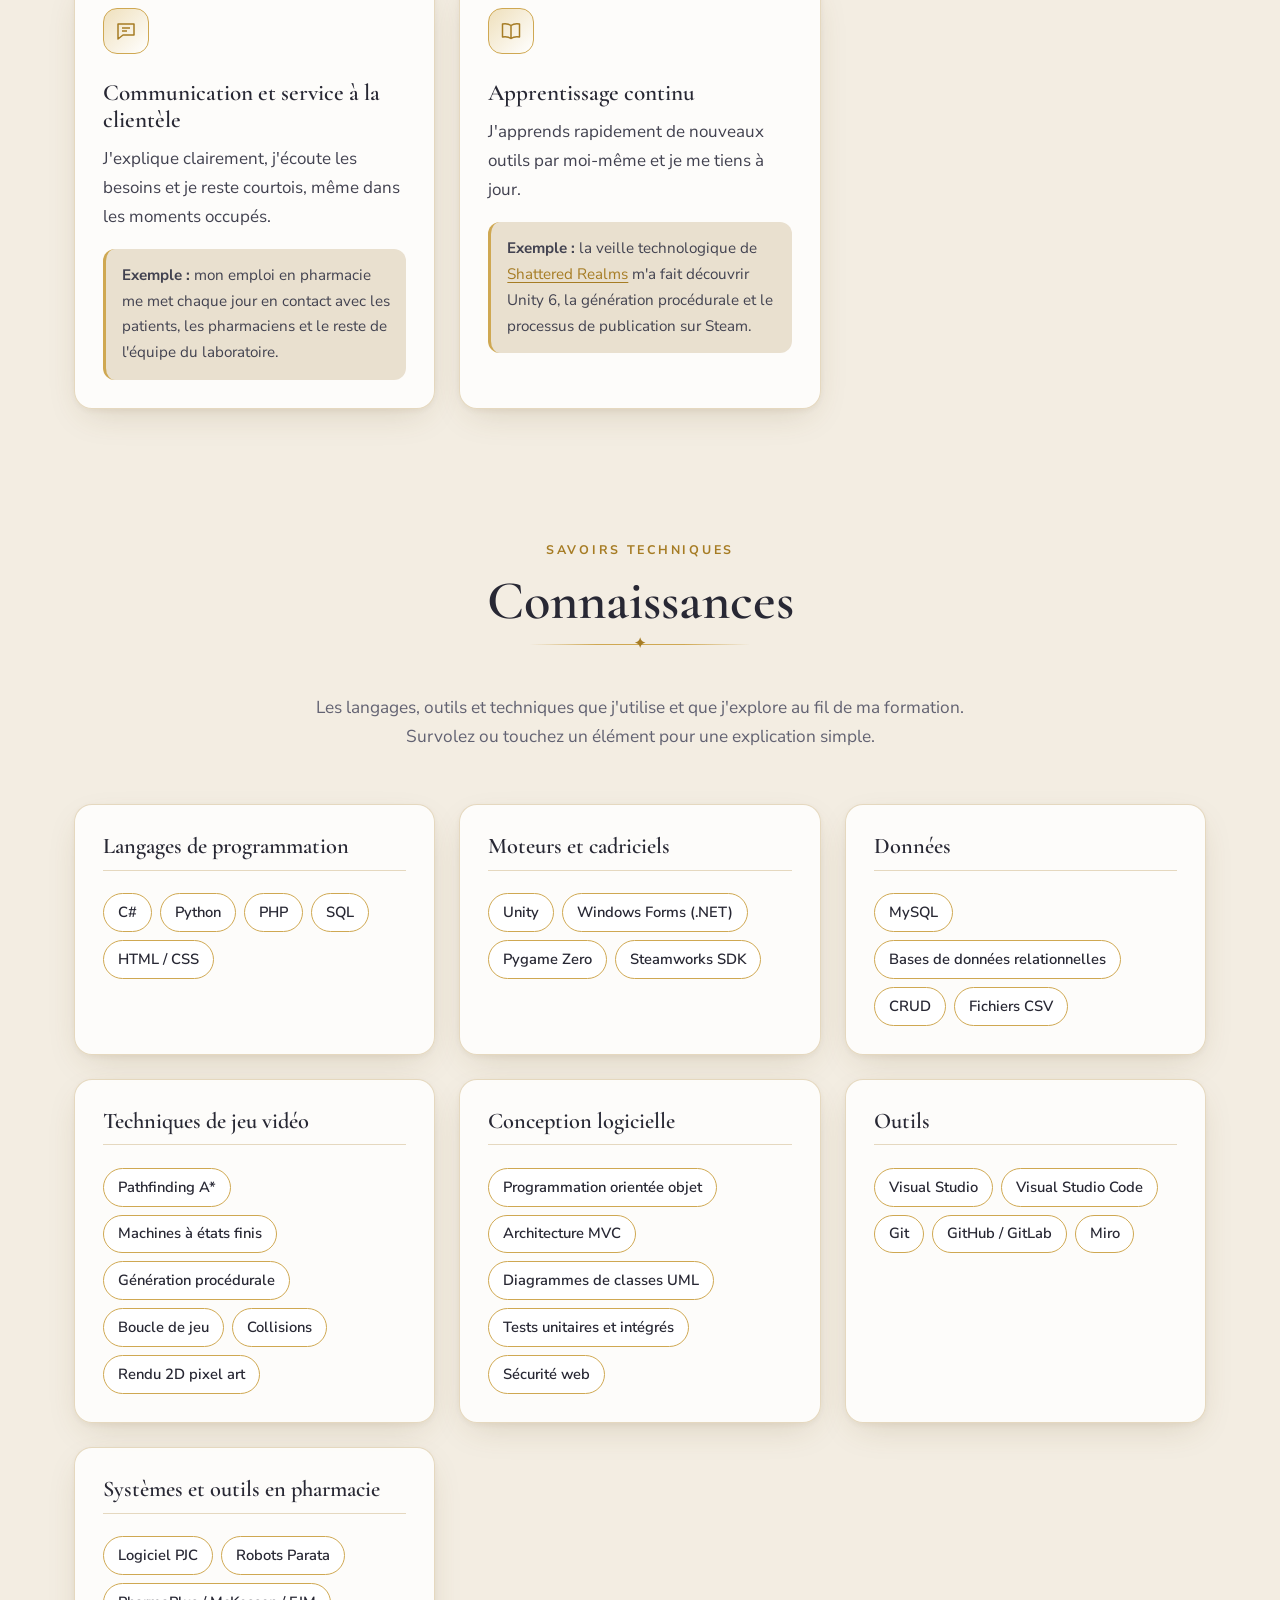
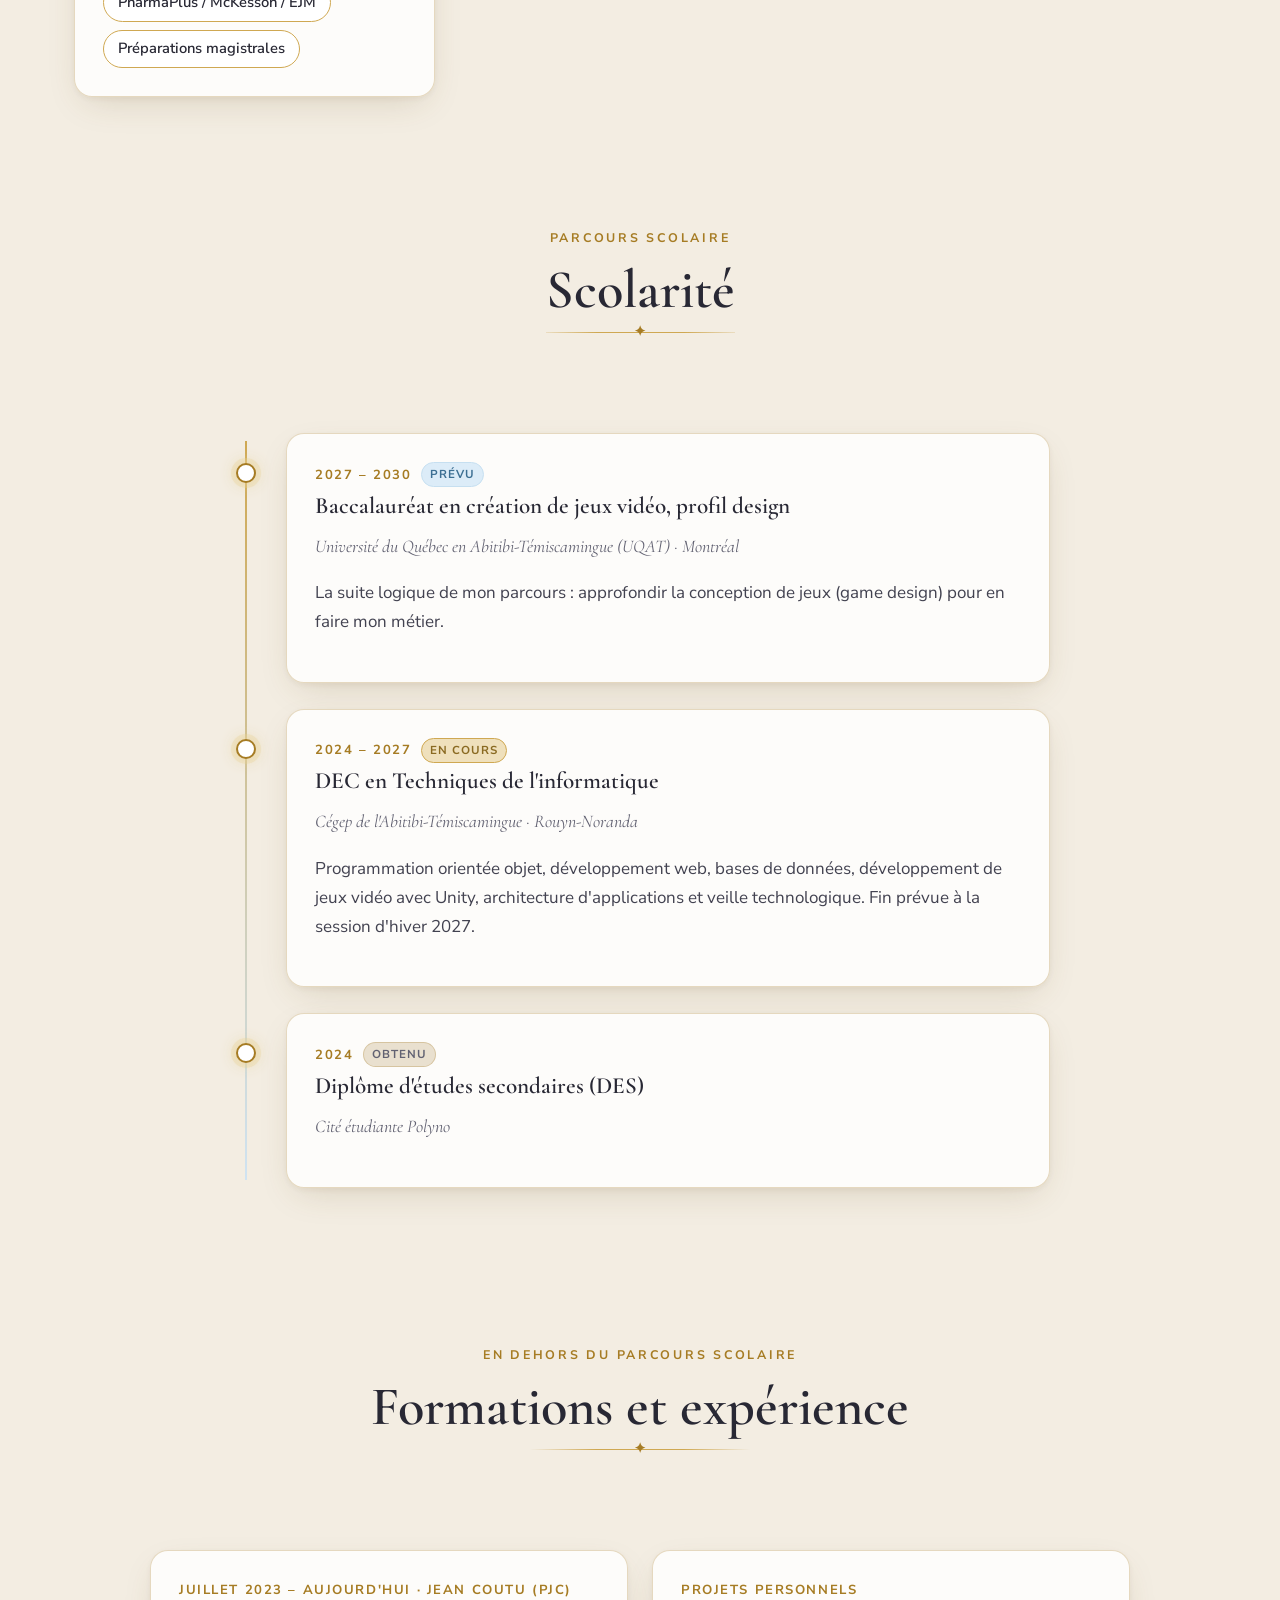
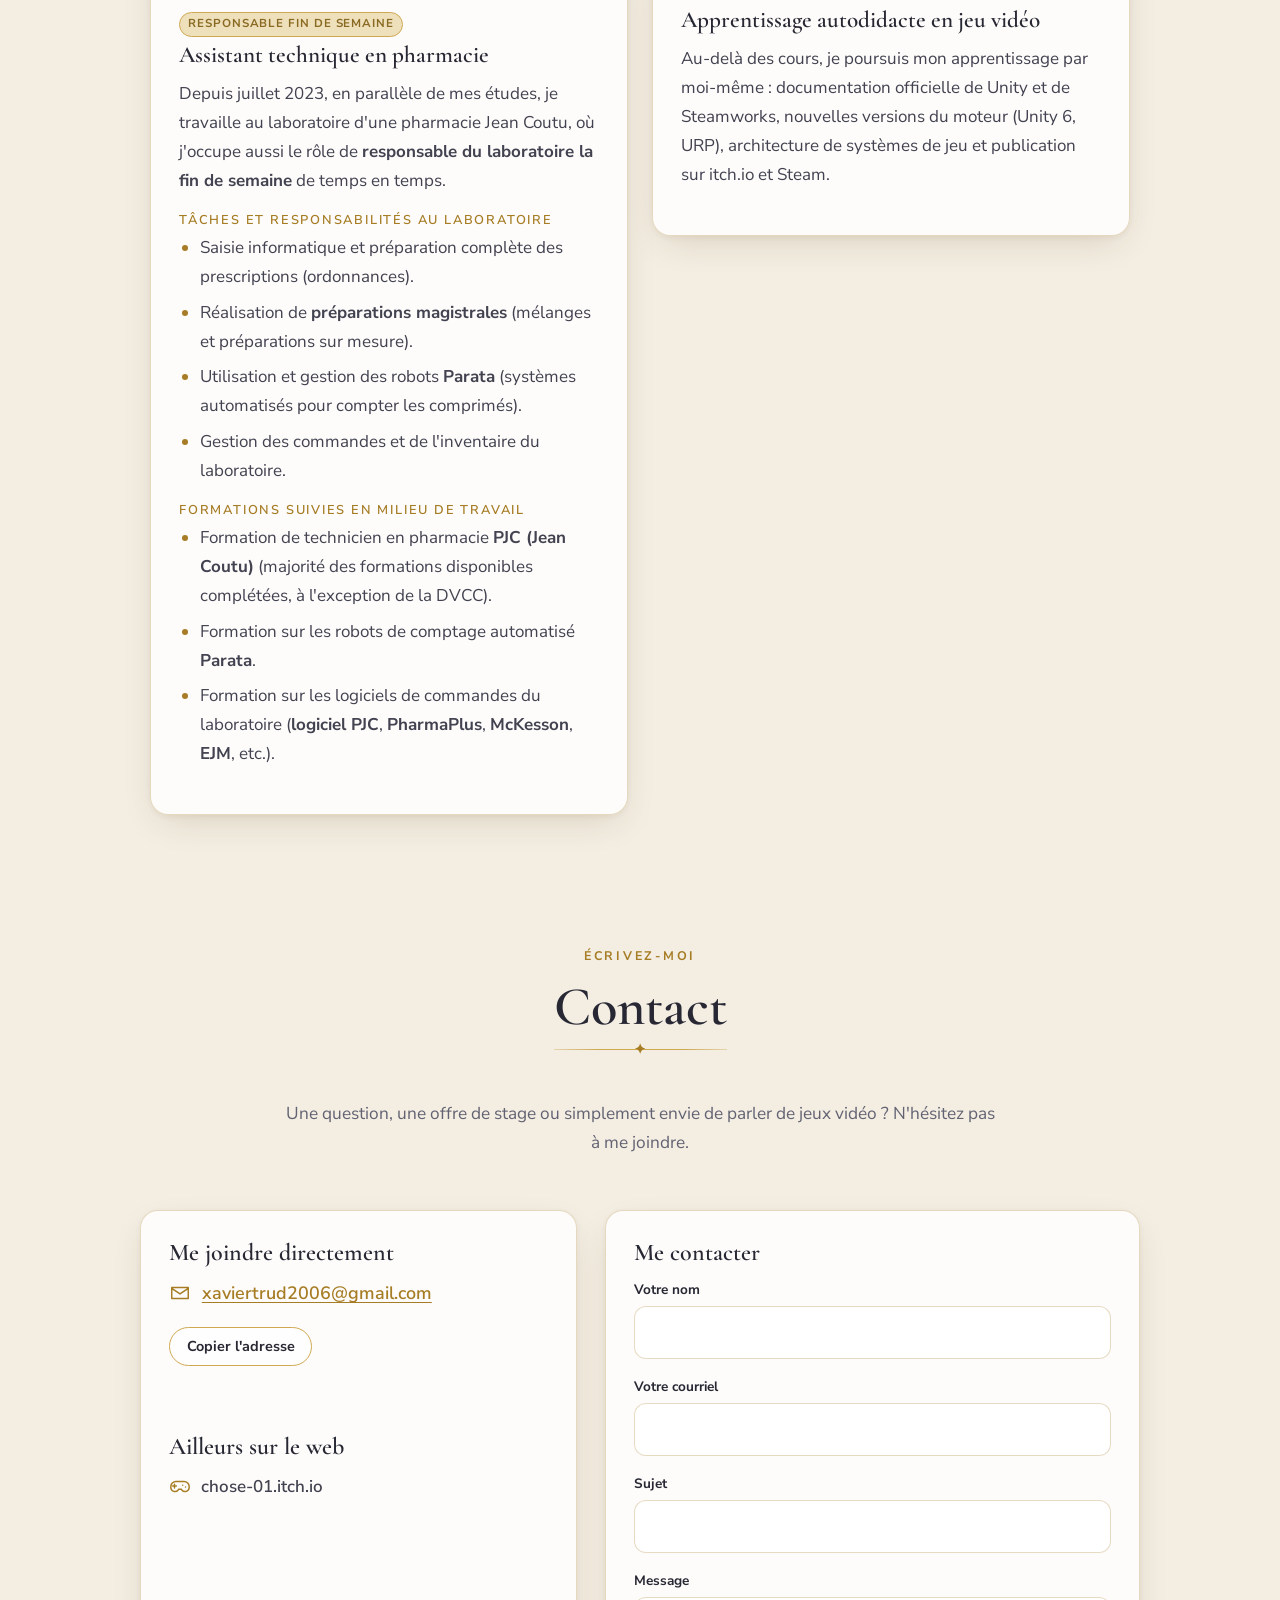
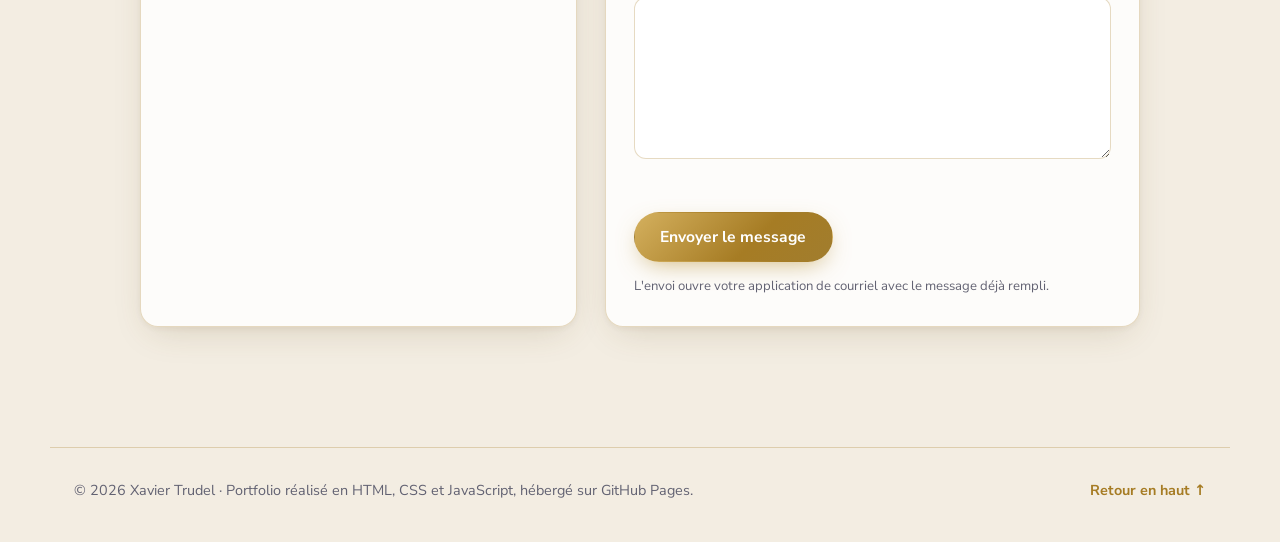
==== commit e5105d13: "changement de créateur a dévlopeur" ====
--- a/index.html
+++ b/index.html
@@ -52,7 +52,7 @@
       <div class="hero-texte reveal">
         <p class="surtitre">Portfolio</p>
         <h1><em>Xavier Trudel</em></h1>
-        <p class="hero-role">Étudiant en informatique &amp; créateur de jeux vidéo</p>
+        <p class="hero-role">Étudiant en informatique &amp; développeur de jeux vidéo</p>
         <p class="hero-intro">
           Étudiant en Techniques de l'informatique, passionné par la création de systèmes de jeu innovants et par tout ce qui touche à la création de jeux vidéo. Découvrez ici les projets que j'ai conçus, ce que j'apprends à bâtir et mon parcours.
         </p>
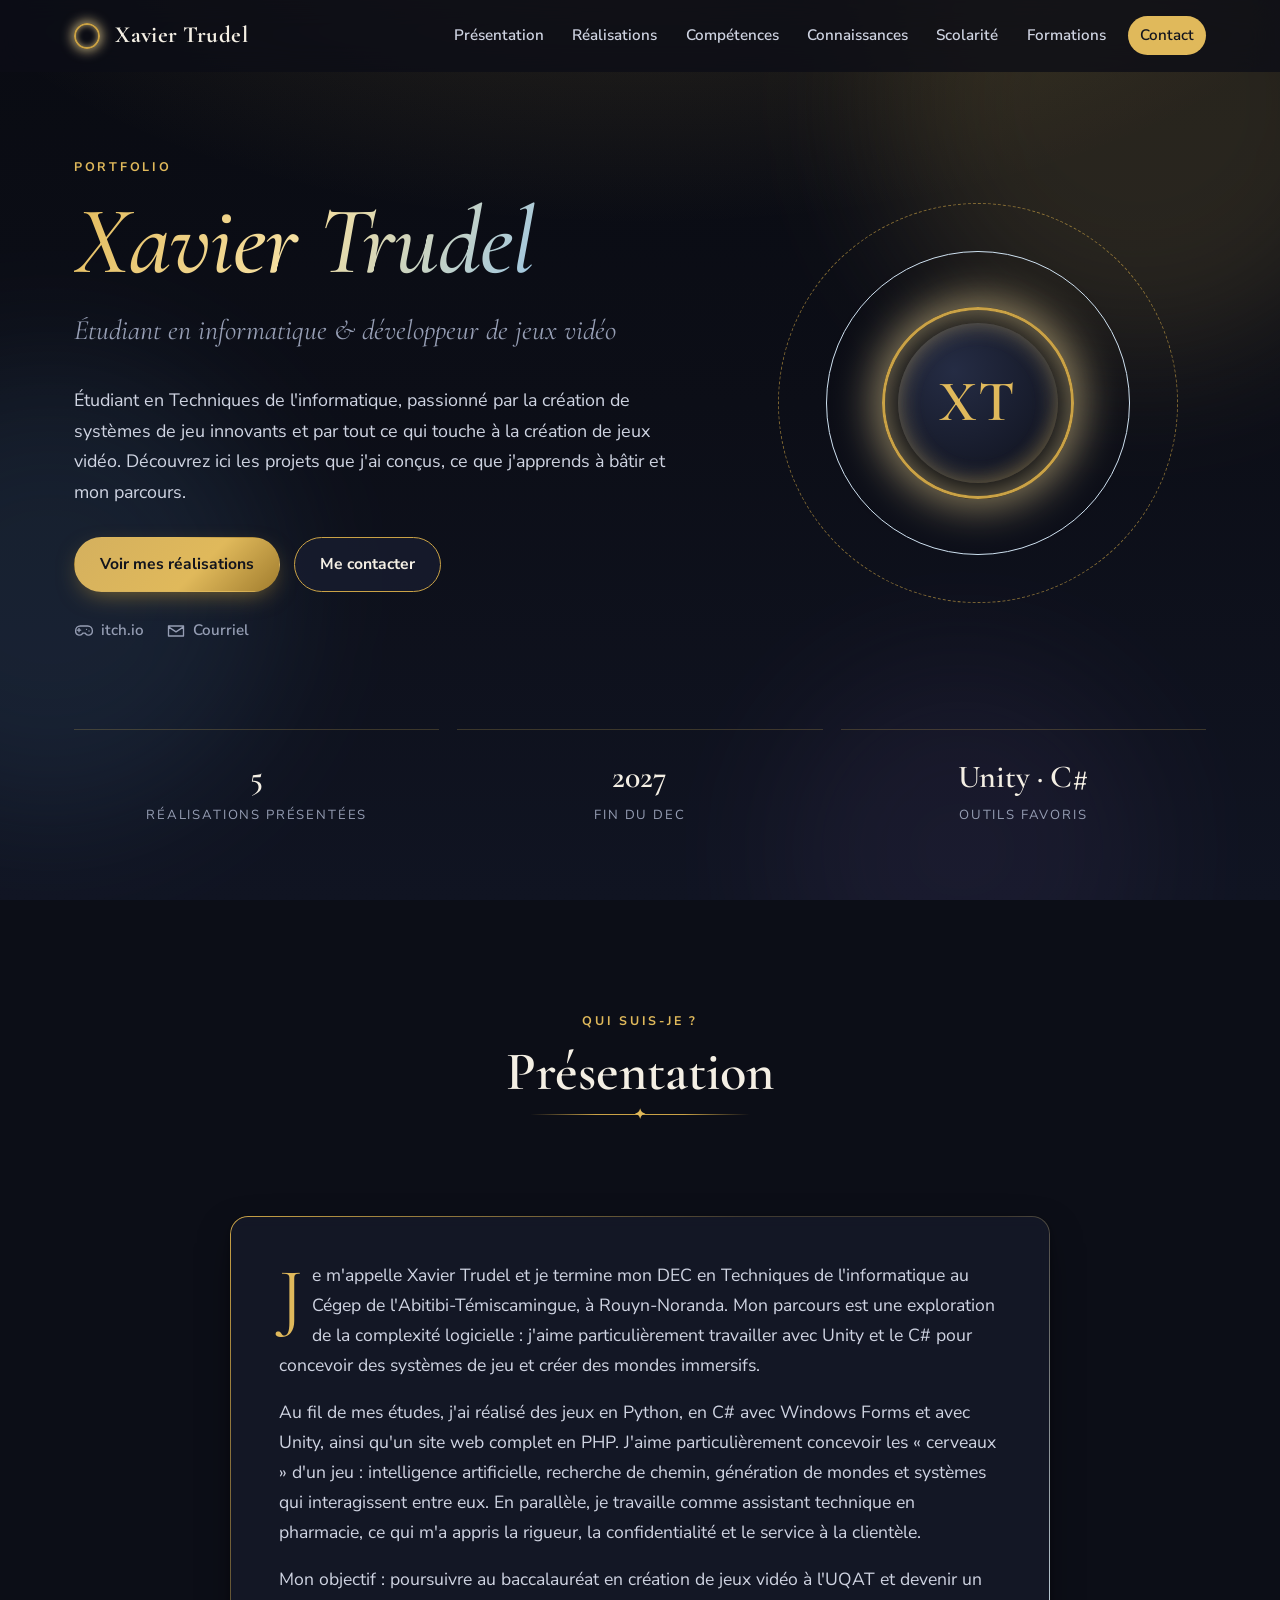
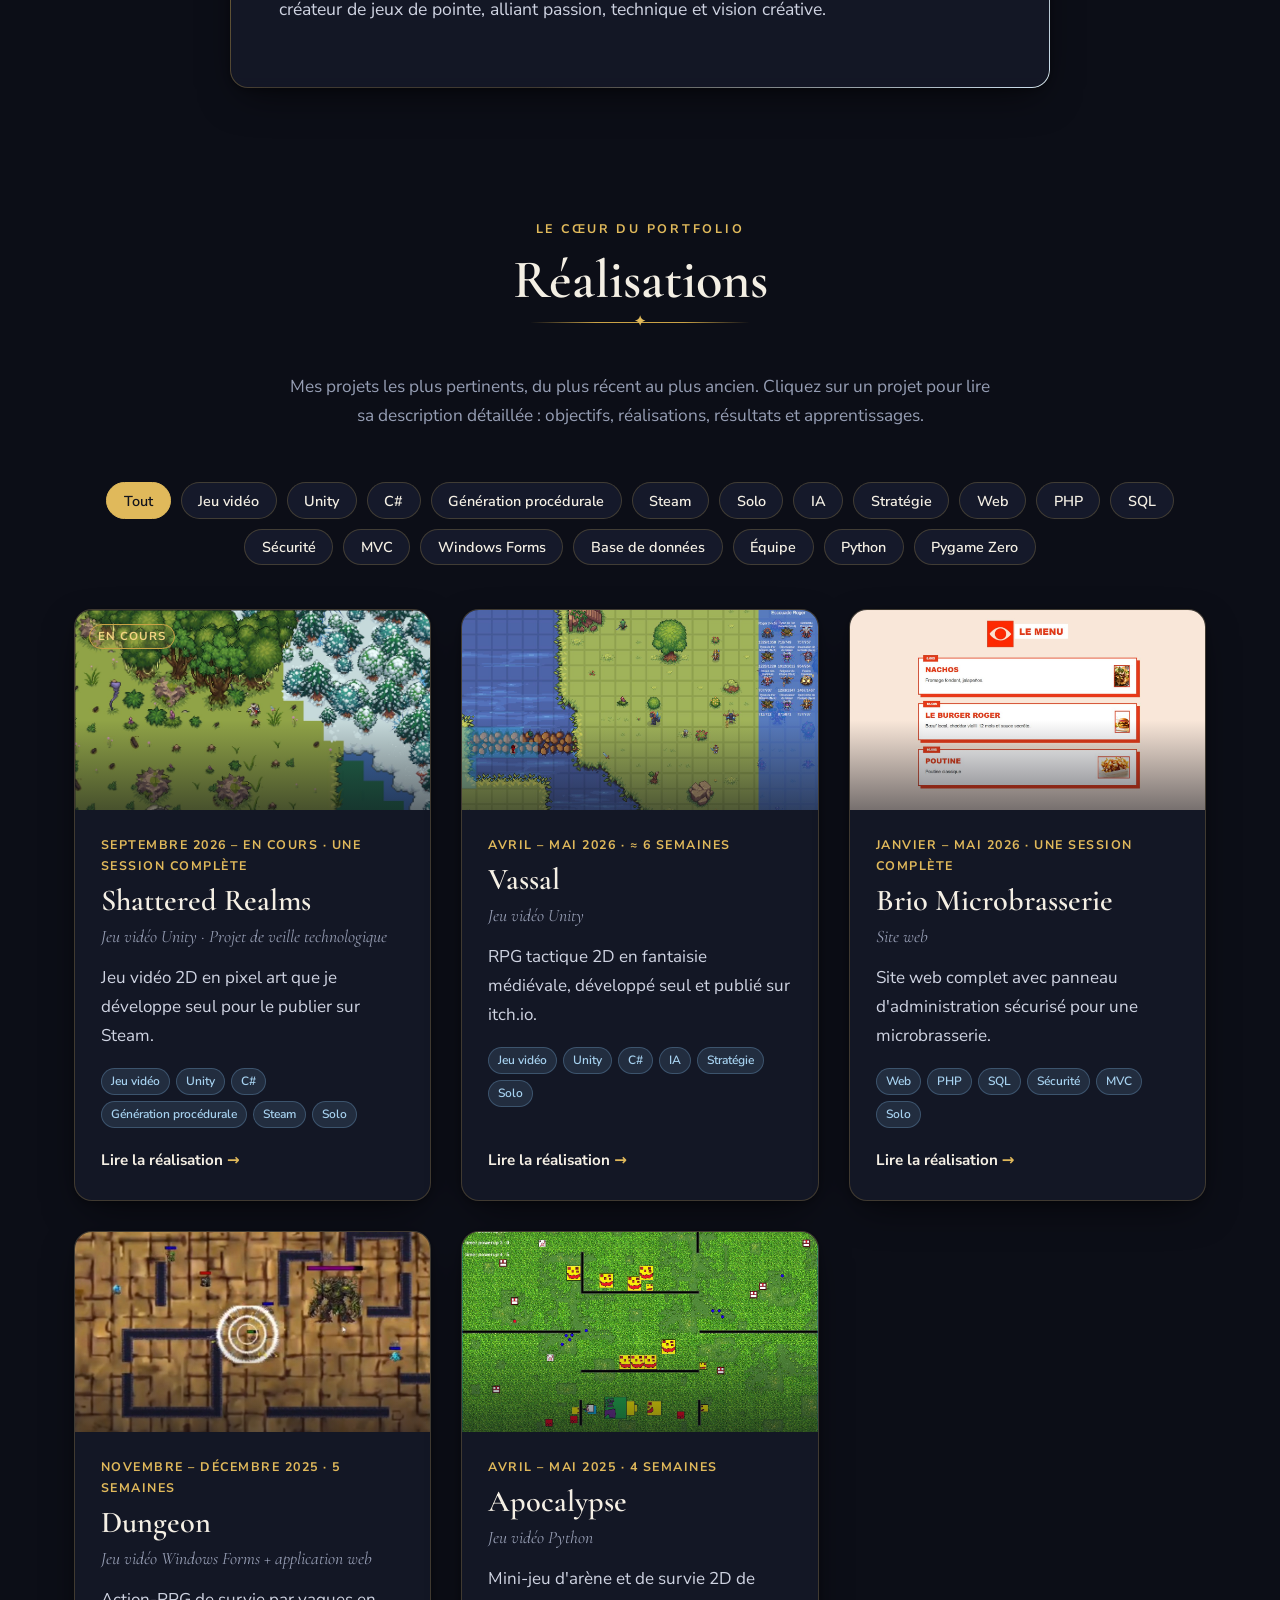
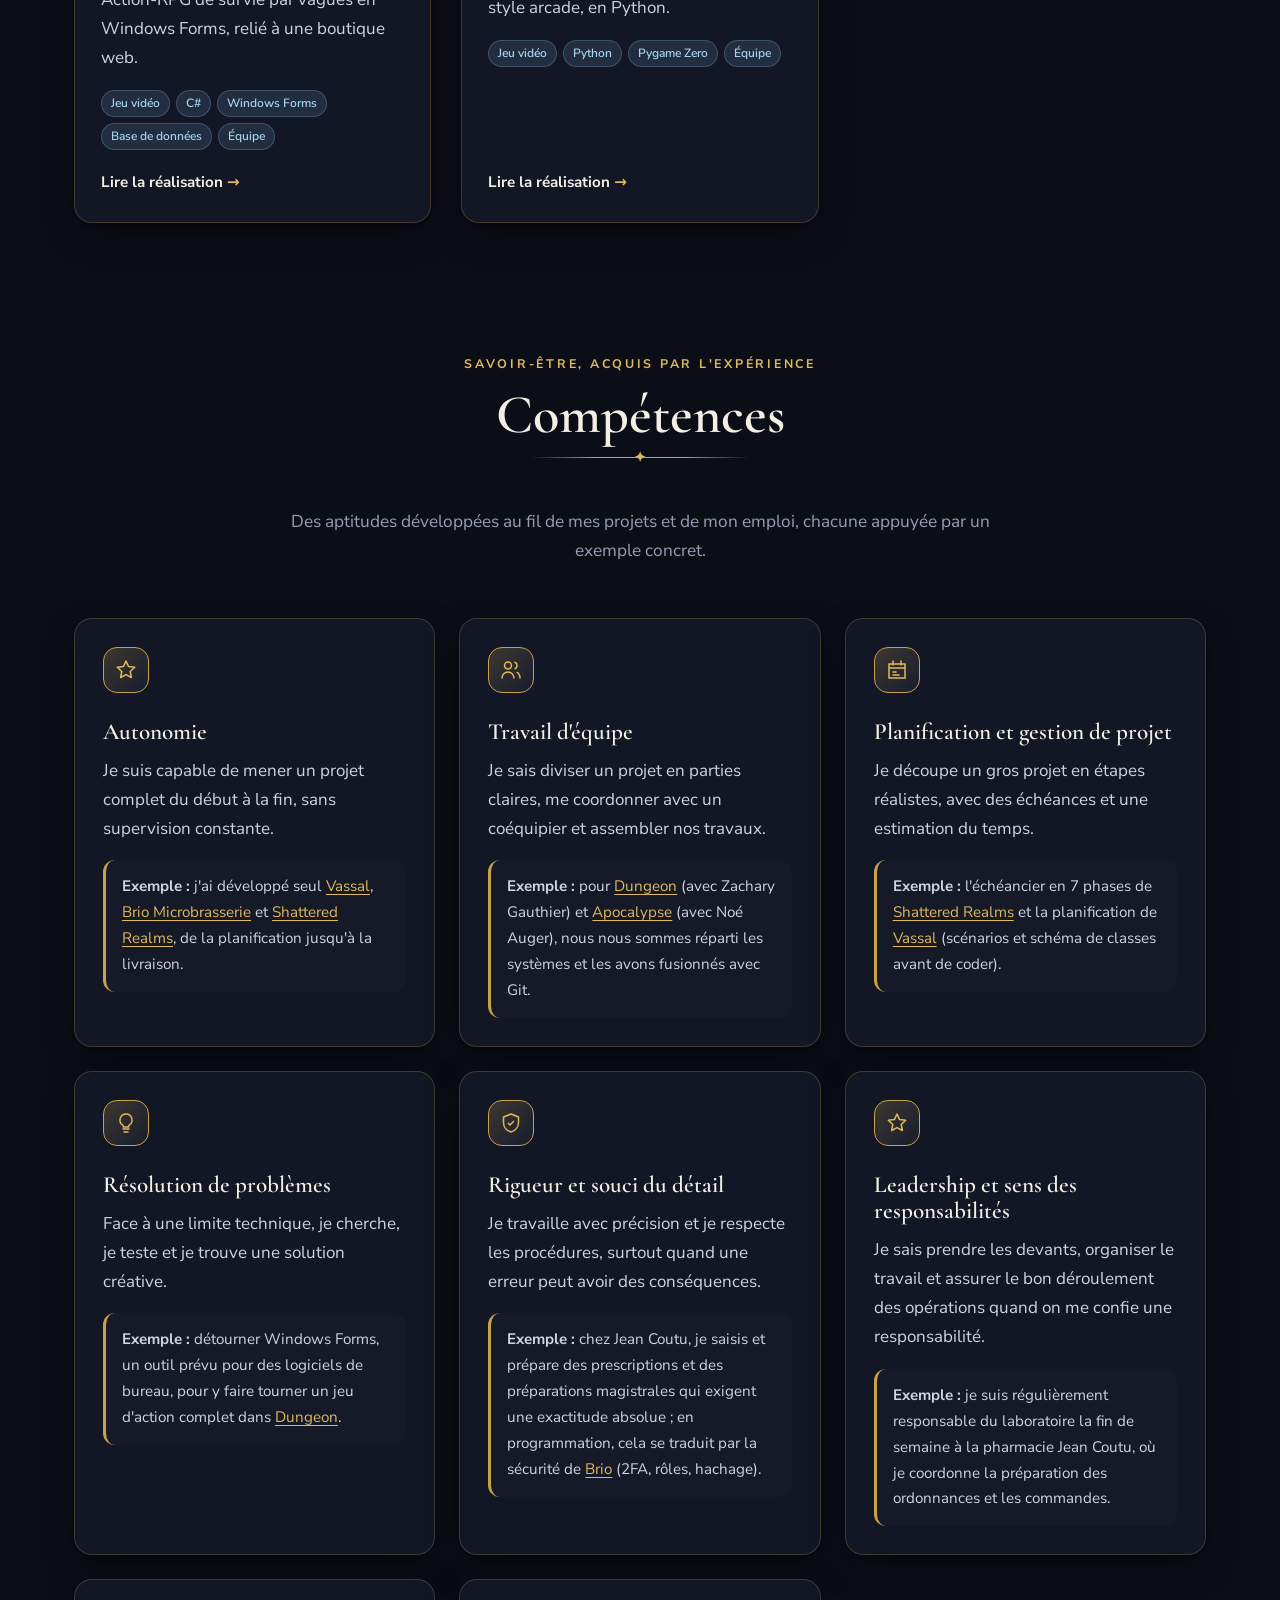
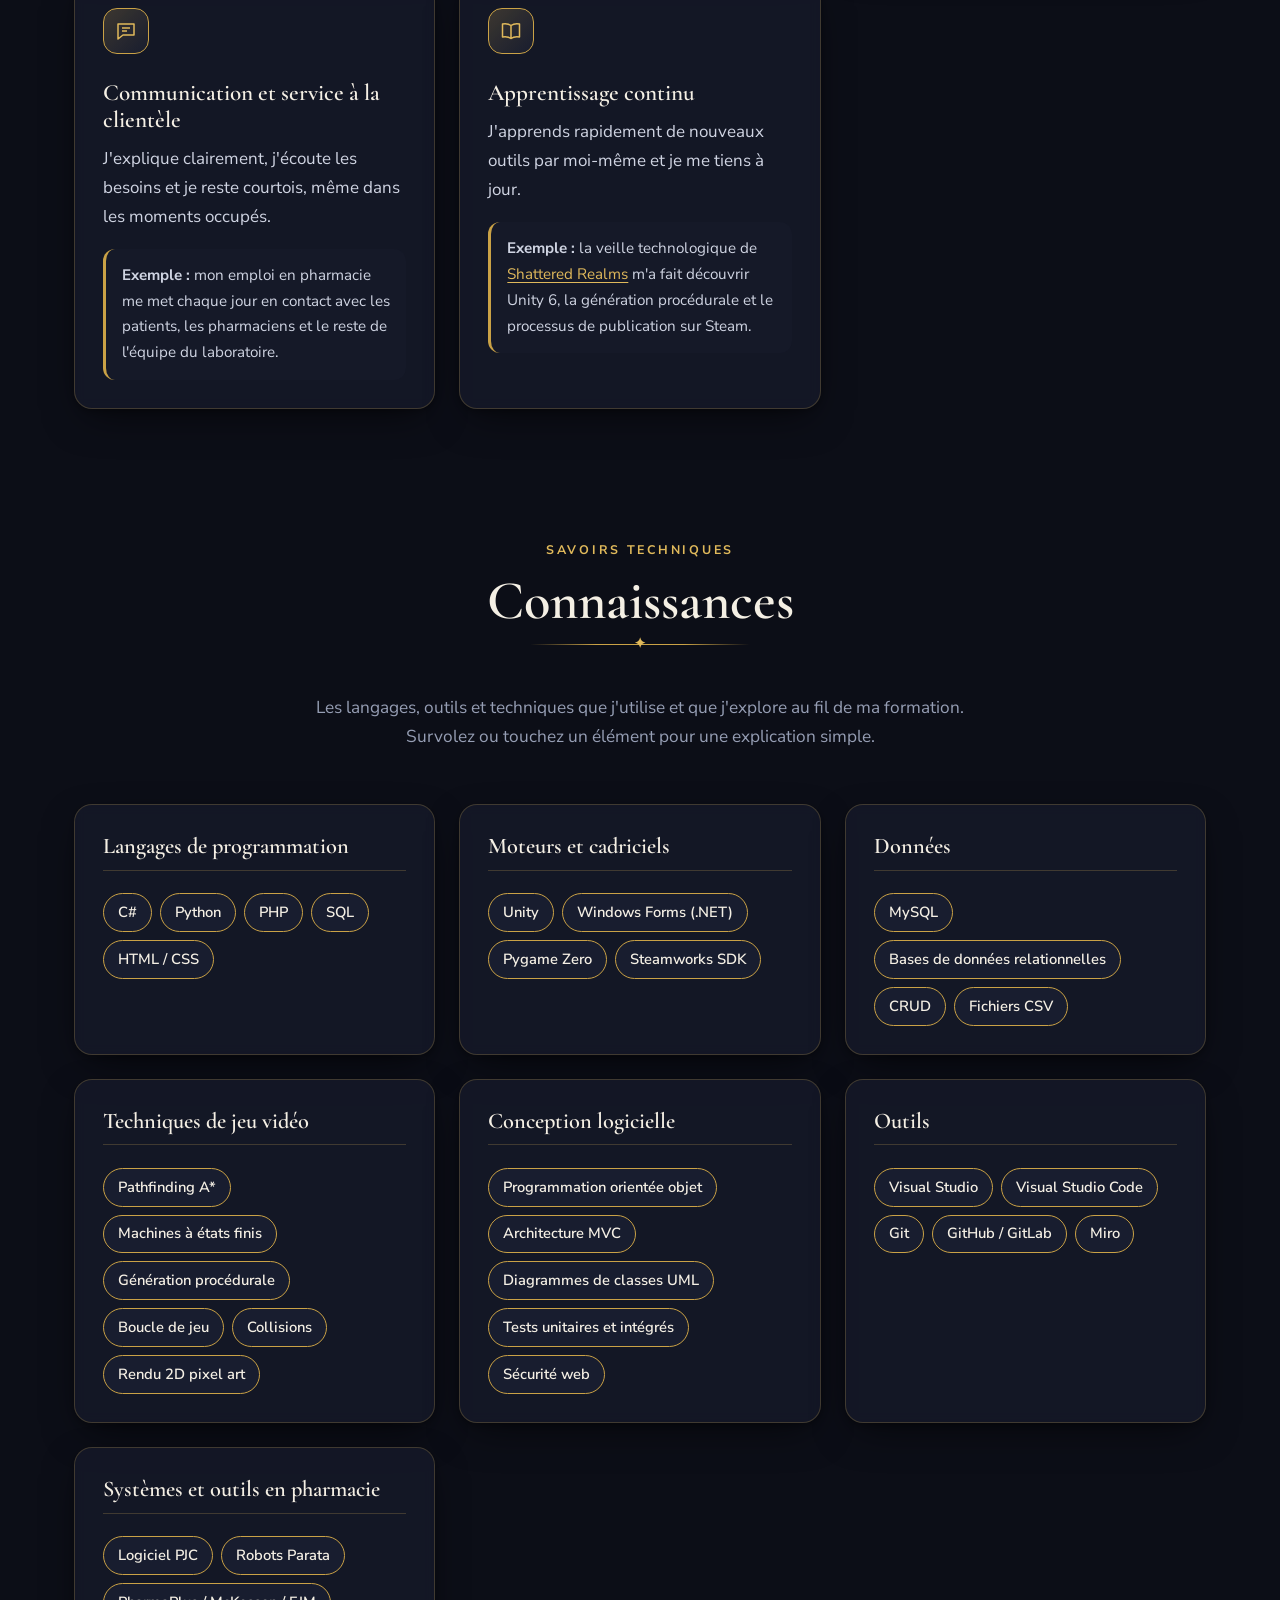
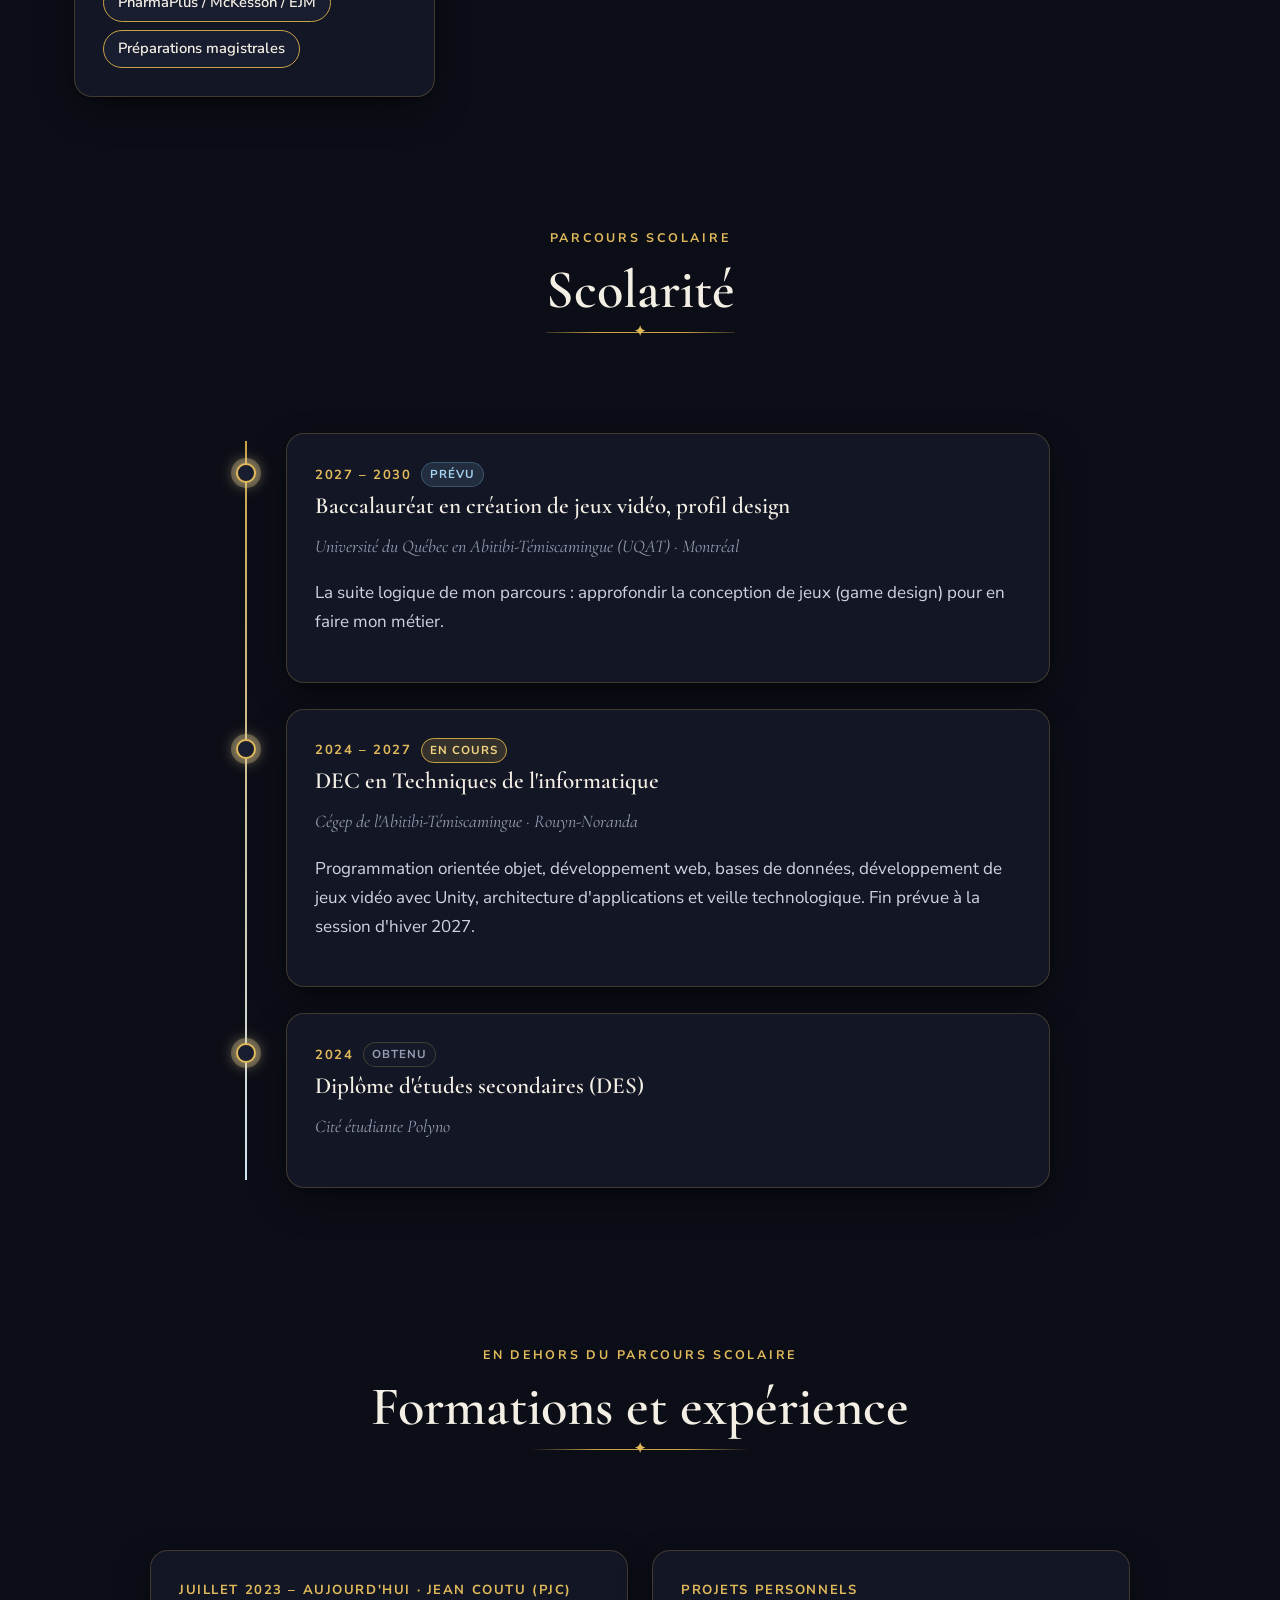
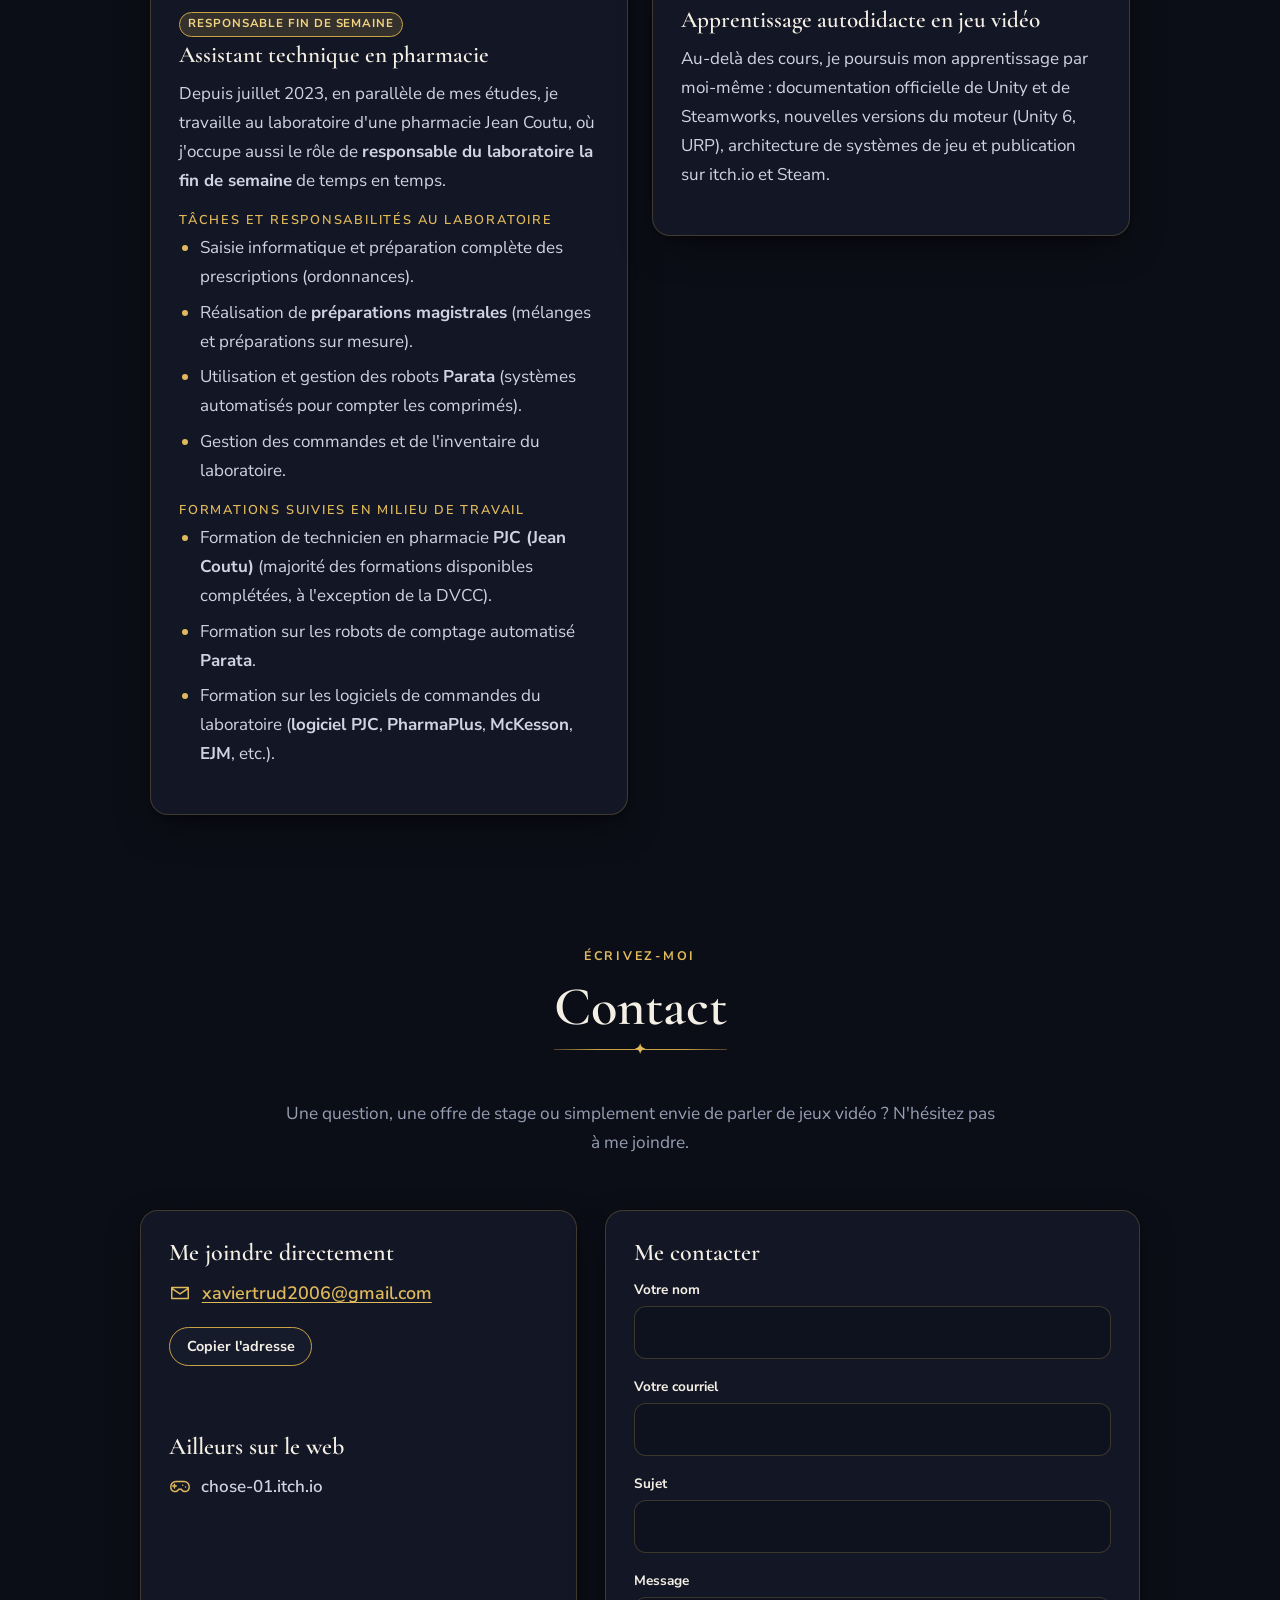
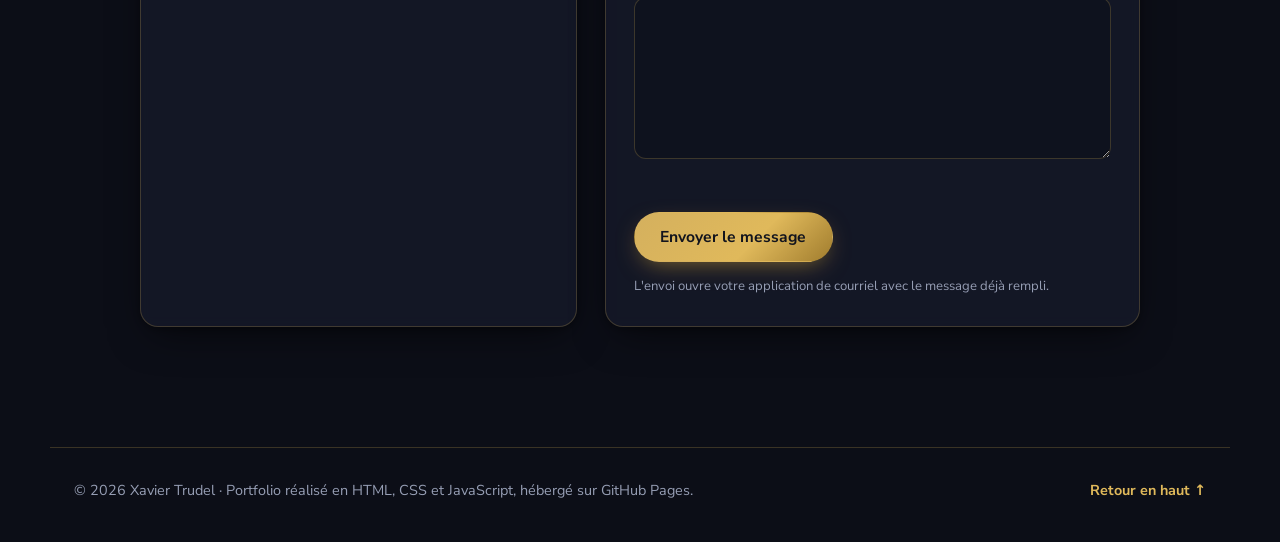
==== commit e4120221: "j'ai enlever le mod sombre" ====
--- a/index.html
+++ b/index.html
@@ -13,7 +13,6 @@
   <link rel="preconnect" href="https://fonts.googleapis.com">
   <link rel="preconnect" href="https://fonts.gstatic.com" crossorigin>
   <link href="https://fonts.googleapis.com/css2?family=Cormorant+Garamond:ital,wght@0,500;0,600;0,700;1,500&family=Nunito+Sans:opsz,wght@6..12,300;6..12,400;6..12,600;6..12,700&display=swap" rel="stylesheet">
-  <script>try{if(localStorage.getItem("theme")==="sombre")document.documentElement.dataset.theme="sombre";}catch(e){}</script>
   <link rel="stylesheet" href="css/style.css?v=5">
 </head>
 <body>
@@ -35,10 +34,6 @@
           <li><a href="#formations">Formations</a></li>
           <li><a class="nav-cta" href="#contact">Contact</a></li>
         </ul>
-        <button class="theme-bouton" id="theme-bouton" type="button" aria-label="Activer le mode sombre" title="Basculer le mode clair / sombre">
-          <svg class="icone-lune" width="20" height="20" viewBox="0 0 24 24" aria-hidden="true"><path fill="none" stroke="currentColor" stroke-width="1.8" stroke-linecap="round" stroke-linejoin="round" d="M21 12.8A9 9 0 1 1 11.2 3a7 7 0 0 0 9.8 9.8Z"/></svg>
-          <svg class="icone-soleil" width="20" height="20" viewBox="0 0 24 24" aria-hidden="true"><circle cx="12" cy="12" r="4" fill="none" stroke="currentColor" stroke-width="1.8"/><path fill="none" stroke="currentColor" stroke-width="1.8" stroke-linecap="round" d="M12 2v2.5M12 19.5V22M4.9 4.9l1.8 1.8M17.3 17.3l1.8 1.8M2 12h2.5M19.5 12H22M4.9 19.1l1.8-1.8M17.3 6.7l1.8-1.8"/></svg>
-        </button>
         <button class="nav-bouton" aria-expanded="false" aria-controls="nav-liens" aria-label="Ouvrir le menu">
           <span></span><span></span><span></span>
         </button>
--- a/css/style.css
+++ b/css/style.css
@@ -1,23 +1,22 @@
 /* =========================================================================
-   Portfolio Xavier Trudel : thème « angélique »
-   Blanc nacré, lumière dorée, touches de bleu ciel
+   Portfolio Xavier Trudel : thème « nuit céleste »
    ========================================================================= */
 
 :root {
-  --ivoire: #f3ede2;
-  --nacre: #e9e0cf;
-  --blanc: #ffffff;
-  --or: #a67c24;
-  --or-clair: #cfa852;
-  --or-pale: #efe0bc;
-  --ciel: #6ba3ce;
-  --ciel-pale: #dcecf8;
-  --encre: #282834;
-  --texte: #424250;
-  --texte-doux: #626272;
-  --bordure: rgba(166, 124, 36, 0.28);
-  --ombre: 0 12px 36px -12px rgba(105, 82, 32, 0.22), 0 2px 8px -2px rgba(105, 82, 32, 0.1);
-  --ombre-forte: 0 24px 60px -18px rgba(105, 82, 32, 0.35), 0 0 0 1px rgba(166, 124, 36, 0.32);
+  --ivoire: #0c0e17;
+  --nacre: #151928;
+  --blanc: #181d2f;
+  --or: #e0b95b;
+  --or-clair: #caa246;
+  --or-pale: rgba(224, 185, 91, 0.16);
+  --ciel: #7eb8e2;
+  --ciel-pale: rgba(126, 184, 226, 0.14);
+  --encre: #f4efe4;
+  --texte: #cfd4e2;
+  --texte-doux: #969eb4;
+  --bordure: rgba(224, 185, 91, 0.22);
+  --ombre: 0 14px 40px -12px rgba(0, 0, 0, 0.65), 0 2px 10px -2px rgba(0, 0, 0, 0.45);
+  --ombre-forte: 0 24px 60px -16px rgba(0, 0, 0, 0.8), 0 0 0 1px rgba(224, 185, 91, 0.35);
   --rayon: 18px;
   --serif: "Cormorant Garamond", Georgia, "Times New Roman", serif;
   --sans: "Nunito Sans", system-ui, -apple-system, "Segoe UI", sans-serif;
@@ -40,7 +39,7 @@
 body.bloque { overflow: hidden; }
 img, video { max-width: 100%; display: block; }
 a { color: var(--or); text-decoration-thickness: 1px; text-underline-offset: 3px; }
-a:hover { color: #8f6e25; }
+a:hover { color: #f3d483; }
 :focus-visible { outline: 2px solid var(--ciel); outline-offset: 3px; border-radius: 6px; }
 h1, h2, h3, h4 { font-family: var(--serif); color: var(--encre); line-height: 1.15; margin: 0 0 .5em; font-weight: 600; }
 h3 { font-size: 1.45rem; }
@@ -53,17 +52,17 @@
 /* ---------- Ciel : halos ---------- */
 .ciel { position: fixed; inset: 0; z-index: -2; pointer-events: none; overflow: hidden;
   background:
-    radial-gradient(ellipse 80% 50% at 50% -10%, rgba(242, 215, 150, .65), transparent 70%),
-    linear-gradient(180deg, #eee6d6 0%, var(--ivoire) 45%, #e8decb 100%); }
+    radial-gradient(ellipse 80% 50% at 50% -10%, rgba(224, 185, 91, .16), transparent 70%),
+    linear-gradient(180deg, #090b12 0%, var(--ivoire) 45%, #101422 100%); }
 .halo { position: absolute; border-radius: 50%; filter: blur(70px); opacity: .65; }
-.halo-1 { width: 520px; height: 520px; background: #f0d084; top: -160px; right: -120px; animation: flotter 18s ease-in-out infinite; }
-.halo-2 { width: 460px; height: 460px; background: #c5e0f5; top: 40%; left: -180px; animation: flotter 22s ease-in-out infinite reverse; }
-.halo-3 { width: 380px; height: 380px; background: #e3cff8; bottom: -140px; right: 10%; opacity: .45; animation: flotter 26s ease-in-out infinite; }
+.halo-1 { width: 520px; height: 520px; background: rgba(224, 185, 91, .22); top: -160px; right: -120px; animation: flotter 18s ease-in-out infinite; }
+.halo-2 { width: 460px; height: 460px; background: rgba(102, 162, 214, .18); top: 40%; left: -180px; animation: flotter 22s ease-in-out infinite reverse; }
+.halo-3 { width: 380px; height: 380px; background: rgba(154, 118, 212, .16); bottom: -140px; right: 10%; opacity: .45; animation: flotter 26s ease-in-out infinite; }
 @keyframes flotter { 50% { transform: translate(30px, 40px) scale(1.06); } }
 
 /* ---------- En-tête ---------- */
 .entete { position: sticky; top: 0; z-index: 50; height: var(--nav-h);
-  background: rgba(243, 237, 226, .82); backdrop-filter: blur(14px) saturate(1.3); -webkit-backdrop-filter: blur(14px) saturate(1.3);
+  background: rgba(12, 14, 23, .78); backdrop-filter: blur(14px) saturate(1.3); -webkit-backdrop-filter: blur(14px) saturate(1.3);
   border-bottom: 1px solid transparent; transition: border-color .3s, box-shadow .3s; }
 .entete.defile { border-bottom-color: var(--bordure); box-shadow: 0 6px 30px -18px rgba(120, 100, 50, .35); }
 .nav { max-width: var(--max); height: 100%; margin: 0 auto; padding: 0 24px; display: flex; align-items: center; justify-content: space-between; gap: 24px; }
@@ -74,14 +73,8 @@
 .nav-liens { list-style: none; display: flex; align-items: center; gap: 4px; margin: 0; padding: 0; }
 .nav-liens a { display: block; padding: .45em .8em; border-radius: 999px; color: var(--texte); text-decoration: none; font-size: .95rem; font-weight: 600; transition: color .2s, background .2s; }
 .nav-liens a:hover, .nav-liens a.actif, .nav-liens a[aria-current="page"] { color: var(--encre); background: var(--or-pale); }
-.nav-liens .nav-cta { background: var(--encre); color: #fff; margin-left: 6px; }
-.nav-liens .nav-cta:hover, .nav-liens .nav-cta.actif { background: var(--or); color: #fff; }
-.theme-bouton { width: 40px; height: 40px; border-radius: 50%; border: 1px solid var(--bordure); background: rgba(255, 255, 255, .75); color: var(--encre); display: inline-grid; place-items: center; cursor: pointer; transition: transform .25s, background .25s, border-color .25s, color .25s; }
-.theme-bouton:hover { transform: translateY(-1px); border-color: var(--or-clair); color: var(--or); }
-.theme-bouton svg { width: 19px; height: 19px; }
-.theme-bouton .icone-soleil { display: none; }
-:root[data-theme="sombre"] .theme-bouton .icone-lune { display: none; }
-:root[data-theme="sombre"] .theme-bouton .icone-soleil { display: block; }
+.nav-liens .nav-cta { background: var(--or); color: #12141d; margin-left: 6px; }
+.nav-liens .nav-cta:hover, .nav-liens .nav-cta.actif { background: #f0cb70; color: #12141d; }
 .nav-bouton { display: none; background: none; border: 0; padding: 8px; cursor: pointer; }
 .nav-bouton span { display: block; width: 24px; height: 2px; margin: 5px 0; background: var(--encre); border-radius: 2px; transition: transform .3s, opacity .3s; }
 .nav-bouton[aria-expanded="true"] span:nth-child(1) { transform: translateY(7px) rotate(45deg); }
@@ -91,17 +84,17 @@
 /* ---------- Boutons, badges, cartes ---------- */
 .btn { display: inline-flex; align-items: center; gap: .55em; padding: .85em 1.6em; border-radius: 999px; font-family: var(--sans); font-weight: 700; font-size: .98rem; text-decoration: none; cursor: pointer; border: 1px solid transparent; transition: transform .25s, box-shadow .25s, background .25s, color .25s; }
 .btn svg { width: 18px; height: 18px; }
-.btn-or { background: linear-gradient(135deg, #d4b05e, var(--or) 60%, #a17d2e); color: #fff; box-shadow: 0 8px 24px -8px rgba(184, 145, 58, .7); }
-.btn-or:hover { color: #fff; transform: translateY(-2px); box-shadow: 0 14px 30px -10px rgba(184, 145, 58, .8); }
-.btn-ligne { background: rgba(255, 255, 255, .7); color: var(--encre); border-color: var(--or-clair); }
-.btn-ligne:hover { color: var(--encre); background: #fff; transform: translateY(-2px); box-shadow: var(--ombre); }
+.btn-or { background: linear-gradient(135deg, #d4b05e, var(--or) 60%, #a17d2e); color: #12141d; box-shadow: 0 8px 24px -8px rgba(184, 145, 58, .7); }
+.btn-or:hover { color: #12141d; transform: translateY(-2px); box-shadow: 0 14px 30px -10px rgba(184, 145, 58, .8); }
+.btn-ligne { background: rgba(24, 29, 47, .82); color: var(--encre); border-color: var(--or-clair); }
+.btn-ligne:hover { color: var(--encre); background: #212840; transform: translateY(-2px); box-shadow: var(--ombre); }
 .btn-petit { padding: .6em 1.15em; font-size: .9rem; }
 
 .badge { display: inline-block; padding: .15em .7em; border-radius: 999px; font-family: var(--sans); font-size: .72rem; font-weight: 700; letter-spacing: .08em; text-transform: uppercase; background: var(--nacre); color: var(--texte-doux); border: 1px solid var(--bordure); vertical-align: middle; }
-.badge-or { background: var(--or-pale); color: #8a6a22; border-color: var(--or-clair); }
-.badge-ciel { background: var(--ciel-pale); color: #3c6f93; border-color: #c6dff0; }
-
-.carte { position: relative; background: rgba(255, 255, 255, .82); border: 1px solid var(--bordure); border-radius: var(--rayon); padding: 28px; box-shadow: var(--ombre); backdrop-filter: blur(6px); }
+.badge-or { background: var(--or-pale); color: #f3d483; border-color: var(--or-clair); }
+.badge-ciel { background: var(--ciel-pale); color: #a7d2f0; border-color: rgba(126, 184, 226, .28); }
+
+.carte { position: relative; background: rgba(21, 25, 40, .86); border: 1px solid var(--bordure); border-radius: var(--rayon); padding: 28px; box-shadow: var(--ombre); backdrop-filter: blur(6px); }
 .carte-lumiere::before { content: ""; position: absolute; inset: -1px; border-radius: inherit; padding: 1px; pointer-events: none;
   background: linear-gradient(135deg, var(--or-clair), transparent 40%, transparent 60%, #cfe3f2);
   -webkit-mask: linear-gradient(#000 0 0) content-box, linear-gradient(#000 0 0); -webkit-mask-composite: xor; mask-composite: exclude; }
@@ -118,7 +111,7 @@
 /* ---------- Hero ---------- */
 .hero { max-width: var(--max); margin: 0 auto; padding: 70px 24px 40px; min-height: calc(100vh - var(--nav-h)); display: grid; grid-template-columns: 1.15fr .85fr; align-items: center; gap: 40px 60px; }
 .hero h1 { font-size: clamp(3.4rem, 8vw, 6rem); font-weight: 600; margin-bottom: .1em; letter-spacing: -.01em; }
-.hero h1 em { font-style: italic; font-weight: 500; background: linear-gradient(120deg, #9b6f19, #c89936 48%, #4d88b5); -webkit-background-clip: text; background-clip: text; color: transparent; }
+.hero h1 em { font-style: italic; font-weight: 500; background: linear-gradient(120deg, #e2ba5a, #f5dfa0 48%, #9cc6e4); -webkit-background-clip: text; background-clip: text; color: transparent; }
 .hero-role { font-family: var(--serif); font-size: clamp(1.35rem, 2.6vw, 1.75rem); font-style: italic; color: var(--texte-doux); margin-bottom: 1.1em; }
 .hero-intro { font-size: 1.12rem; max-width: 56ch; }
 .hero-actions { display: flex; flex-wrap: wrap; gap: 14px; margin: 30px 0 26px; }
@@ -135,8 +128,8 @@
 .anneau-3 { inset: 26%; border-width: 3px; box-shadow: 0 0 40px 8px rgba(245, 220, 154, .55), inset 0 0 30px 4px rgba(245, 220, 154, .45); }
 @keyframes tourner { to { transform: rotate(360deg); } }
 .aureole-centre { width: 40%; aspect-ratio: 1; border-radius: 50%; display: grid; place-items: center;
-  background: radial-gradient(circle at 35% 30%, #fff, var(--nacre) 60%, var(--or-pale));
-  box-shadow: 0 20px 50px -10px rgba(184, 145, 58, .35), inset 0 -6px 16px rgba(184, 145, 58, .15); animation: flotter-centre 7s ease-in-out infinite; }
+  background: radial-gradient(circle at 35% 30%, #252c44, #151928 65%, #2b2418);
+  box-shadow: 0 20px 50px -10px rgba(0, 0, 0, .75), inset 0 0 22px rgba(224, 185, 91, .22); animation: flotter-centre 7s ease-in-out infinite; }
 @keyframes flotter-centre { 50% { transform: translateY(-10px); } }
 .aureole-initiales { font-family: var(--serif); font-size: clamp(2.6rem, 6vw, 3.6rem); font-weight: 600; color: var(--or); letter-spacing: .04em; }
 
@@ -152,17 +145,17 @@
 
 /* ---------- Filtres et cartes projets ---------- */
 .filtres { display: flex; flex-wrap: wrap; justify-content: center; gap: 10px; margin-bottom: 44px; }
-.filtre { font-family: var(--sans); font-size: .9rem; font-weight: 600; color: var(--texte); background: rgba(255, 255, 255, .75); border: 1px solid var(--bordure); padding: .5em 1.15em; border-radius: 999px; cursor: pointer; transition: all .2s; }
+.filtre { font-family: var(--sans); font-size: .9rem; font-weight: 600; color: var(--encre); background: rgba(24, 29, 47, .82); border: 1px solid var(--bordure); padding: .5em 1.15em; border-radius: 999px; cursor: pointer; transition: all .2s; }
 .filtre:hover { border-color: var(--or-clair); color: var(--encre); }
-.filtre.actif { background: var(--encre); border-color: var(--encre); color: #fff; }
+.filtre.actif { background: var(--or); border-color: var(--or); color: #12141d; }
 
 .projets { list-style: none; padding: 0; margin: 0; display: grid; grid-template-columns: repeat(auto-fill, minmax(330px, 1fr)); gap: 30px; }
 .projet { transition-delay: var(--delai, 0ms); }
-.projet-carte { height: 100%; display: flex; flex-direction: column; text-decoration: none; color: inherit; background: rgba(255, 255, 255, .88); border: 1px solid var(--bordure); border-radius: var(--rayon); overflow: hidden; box-shadow: var(--ombre); transition: transform .4s cubic-bezier(.2, .8, .2, 1), box-shadow .4s; }
+.projet-carte { height: 100%; display: flex; flex-direction: column; text-decoration: none; color: inherit; background: rgba(21, 25, 40, .86); border: 1px solid var(--bordure); border-radius: var(--rayon); overflow: hidden; box-shadow: var(--ombre); transition: transform .4s cubic-bezier(.2, .8, .2, 1), box-shadow .4s; }
 .projet-carte:hover, .projet-carte:focus-visible { transform: translateY(-8px); box-shadow: var(--ombre-forte); color: inherit; }
 .projet-image { position: relative; aspect-ratio: 16 / 9; overflow: hidden; background: var(--nacre); }
 .projet-image img { width: 100%; height: 100%; object-fit: cover; transition: transform .7s cubic-bezier(.2, .8, .2, 1); }
-.projet-image::after { content: ""; position: absolute; inset: 0; background: linear-gradient(180deg, transparent 55%, rgba(253, 251, 246, .45)); }
+.projet-image::after { content: ""; position: absolute; inset: 0; background: linear-gradient(180deg, transparent 55%, rgba(12, 14, 23, .55)); }
 .projet-carte:hover .projet-image img { transform: scale(1.05); }
 .projet-statut { position: absolute; top: 14px; left: 14px; z-index: 1; }
 .projet-corps { padding: 24px 26px 26px; display: flex; flex-direction: column; flex: 1; }
@@ -174,7 +167,7 @@
 .projet-carte:hover .projet-lien span { transform: translateX(6px); }
 
 .etiquettes { list-style: none; padding: 0; margin: 0 0 4px; display: flex; flex-wrap: wrap; gap: 6px; }
-.etiquettes li { font-size: .75rem; font-weight: 600; padding: .2em .75em; border-radius: 999px; background: var(--ciel-pale); color: #3f6886; border: 1px solid #d3e6f4; }
+.etiquettes li { font-size: .75rem; font-weight: 600; padding: .2em .75em; border-radius: 999px; background: var(--ciel-pale); color: #a7d2f0; border: 1px solid rgba(126, 184, 226, .28); }
 .etiquettes-grandes { justify-content: center; }
 .etiquettes-grandes li { font-size: .85rem; padding: .3em .95em; }
 
@@ -182,19 +175,19 @@
 .grille-competences { display: grid; grid-template-columns: repeat(auto-fill, minmax(320px, 1fr)); gap: 24px; }
 .competence { transition: transform .35s, box-shadow .35s; }
 .competence:hover { transform: translateY(-5px); box-shadow: var(--ombre-forte); }
-.competence .icone { width: 46px; height: 46px; padding: 10px; border-radius: 14px; color: var(--or); background: linear-gradient(135deg, var(--or-pale), #fff); border: 1px solid var(--or-clair); margin-bottom: 16px; }
+.competence .icone { width: 46px; height: 46px; padding: 10px; border-radius: 14px; color: var(--or); background: linear-gradient(135deg, rgba(224, 185, 91, .2), #181d2f); border: 1px solid var(--or-clair); margin-bottom: 16px; }
 .exemple { font-size: .95rem; padding: 14px 16px; margin: 0; border-radius: 12px; background: var(--nacre); border-left: 3px solid var(--or-clair); }
 
 /* ---------- Connaissances ---------- */
 .grille-connaissances { display: grid; grid-template-columns: repeat(auto-fill, minmax(330px, 1fr)); gap: 24px; }
 .connaissance h3 { font-size: 1.4rem; padding-bottom: .5em; border-bottom: 1px solid var(--bordure); margin-bottom: 1em; }
 .pastilles { list-style: none; padding: 0; margin: 0; display: flex; flex-wrap: wrap; gap: 8px; }
-.pastilles li { position: relative; font-size: .92rem; font-weight: 600; color: var(--encre); padding: .4em .95em; border-radius: 999px; background: #fff; border: 1px solid var(--or-clair); cursor: help; transition: background .2s, box-shadow .2s; }
+.pastilles li { position: relative; font-size: .92rem; font-weight: 600; color: var(--encre); padding: .4em .95em; border-radius: 999px; background: #181d2f; border: 1px solid var(--or-clair); cursor: help; transition: background .2s, box-shadow .2s; }
 .pastilles li:hover, .pastilles li:focus-visible { background: var(--or-pale); box-shadow: 0 0 0 4px rgba(230, 207, 147, .3); }
 
 /* Infobulles (pastilles et termes vulgarisés) */
 .pastilles li::after, .terme::after { content: attr(data-def); position: absolute; left: 50%; bottom: calc(100% + 10px); transform: translate(-50%, 6px); width: max-content; max-width: 260px;
-  padding: .7em .9em; border-radius: 12px; background: var(--encre); color: #fff; font-family: var(--sans); font-size: .82rem; font-weight: 400; line-height: 1.45; text-align: left; letter-spacing: 0; text-transform: none;
+  padding: .7em .9em; border-radius: 12px; background: #232942; color: var(--encre); border: 1px solid var(--bordure); font-family: var(--sans); font-size: .82rem; font-weight: 400; line-height: 1.45; text-align: left; letter-spacing: 0; text-transform: none;
   box-shadow: 0 12px 30px -10px rgba(0, 0, 0, .35); opacity: 0; pointer-events: none; transition: opacity .2s, transform .2s; z-index: 20; }
 .pastilles li:hover::after, .pastilles li:focus-visible::after, .terme:hover::after, .terme:focus-visible::after { opacity: 1; transform: translate(-50%, 0); }
 .terme { position: relative; color: var(--encre); font-weight: 600; border-bottom: 1.5px dotted var(--or); cursor: help; }
@@ -203,7 +196,7 @@
 .frise { list-style: none; padding: 0; margin: 0 auto; max-width: 820px; position: relative; }
 .frise::before { content: ""; position: absolute; left: 15px; top: 8px; bottom: 8px; width: 2px; background: linear-gradient(var(--or-clair), #cfe3f2); }
 .frise-item { position: relative; padding-left: 56px; margin-bottom: 26px; }
-.frise-point { position: absolute; left: 6px; top: 30px; width: 20px; height: 20px; border-radius: 50%; background: #fff; border: 2px solid var(--or); box-shadow: 0 0 0 5px rgba(230, 207, 147, .3), 0 0 16px rgba(230, 207, 147, .9); }
+.frise-point { position: absolute; left: 6px; top: 30px; width: 20px; height: 20px; border-radius: 50%; background: #181d2f; border: 2px solid var(--or); box-shadow: 0 0 0 5px rgba(230, 207, 147, .3), 0 0 16px rgba(230, 207, 147, .9); }
 .frise-date { font-size: .82rem; font-weight: 700; letter-spacing: .12em; text-transform: uppercase; color: var(--or); margin-bottom: .4em; display: flex; align-items: center; gap: 10px; flex-wrap: wrap; }
 .frise-lieu { font-family: var(--serif); font-style: italic; font-size: 1.12rem; color: var(--texte-doux); }
 
@@ -225,7 +218,7 @@
 .contact-liens a:hover { color: var(--or); }
 .champ { margin-bottom: 16px; }
 .champ label { display: block; font-size: .85rem; font-weight: 700; color: var(--encre); margin-bottom: .35em; }
-.champ input, .champ textarea { width: 100%; font: inherit; font-size: 1rem; color: var(--encre); padding: .75em 1em; border-radius: 12px; border: 1px solid var(--bordure); background: rgba(255, 255, 255, .9); transition: border-color .2s, box-shadow .2s; resize: vertical; }
+.champ input, .champ textarea { width: 100%; font: inherit; font-size: 1rem; color: var(--encre); padding: .75em 1em; border-radius: 12px; border: 1px solid var(--bordure); background: rgba(15, 18, 30, .9); transition: border-color .2s, box-shadow .2s; resize: vertical; }
 .champ input:focus, .champ textarea:focus { outline: none; border-color: var(--or); box-shadow: 0 0 0 4px rgba(230, 207, 147, .35); }
 .champ [aria-invalid="true"] { border-color: #c0605a; box-shadow: 0 0 0 4px rgba(192, 96, 90, .15); }
 .form-erreur { color: #a4463f; font-weight: 600; font-size: .92rem; min-height: 1.2em; margin: 0 0 .6em; }
@@ -262,12 +255,12 @@
 .bloc { margin-bottom: 46px; }
 .bloc h2 { font-size: clamp(1.9rem, 3.4vw, 2.4rem); display: flex; align-items: baseline; gap: .5em; }
 .num { font-family: var(--sans); font-size: .85rem; font-weight: 700; letter-spacing: .1em; color: var(--or); padding: .2em .6em; border: 1px solid var(--or-clair); border-radius: 999px; transform: translateY(-.3em); }
-.bloc-bref p { font-size: 1.18rem; padding: 26px 30px; border-radius: var(--rayon); background: linear-gradient(135deg, #fff, var(--ciel-pale)); border: 1px solid #d3e6f4; color: var(--encre); }
+.bloc-bref p { font-size: 1.18rem; padding: 26px 30px; border-radius: var(--rayon); background: linear-gradient(135deg, #171c2d, rgba(126, 184, 226, .14)); border: 1px solid rgba(126, 184, 226, .28); color: var(--encre); }
 .bloc ul { padding-left: 1.2em; }
 .bloc li { margin-bottom: .45em; }
 .bloc li::marker { color: var(--or); }
 .realisations { display: grid; gap: 18px; }
-.realisation { padding: 22px 26px; border-radius: 16px; background: rgba(255, 255, 255, .85); border: 1px solid var(--bordure); border-left: 3px solid var(--or-clair); }
+.realisation { padding: 22px 26px; border-radius: 16px; background: rgba(21, 25, 40, .86); border: 1px solid var(--bordure); border-left: 3px solid var(--or-clair); }
 .realisation h3 { font-size: 1.4rem; margin-bottom: .3em; }
 .realisation p { margin: 0; }
 
@@ -278,7 +271,7 @@
 .video video { width: 100%; aspect-ratio: 16 / 9; border-radius: 12px; background: #000; object-fit: contain; }
 .video figcaption, .galerie-item span { font-size: .9rem; color: var(--texte-doux); padding: 10px 6px 0; text-align: center; display: block; }
 .galerie { list-style: none; padding: 0; margin: 0; display: grid; grid-template-columns: repeat(auto-fill, minmax(260px, 1fr)); gap: 20px; }
-.galerie-item { width: 100%; padding: 10px; border-radius: 16px; border: 1px solid var(--bordure); background: rgba(255, 255, 255, .85); cursor: zoom-in; box-shadow: var(--ombre); transition: transform .3s, box-shadow .3s; font: inherit; }
+.galerie-item { width: 100%; padding: 10px; border-radius: 16px; border: 1px solid var(--bordure); background: rgba(21, 25, 40, .86); cursor: zoom-in; box-shadow: var(--ombre); transition: transform .3s, box-shadow .3s; font: inherit; }
 .galerie-item:hover { transform: translateY(-4px); box-shadow: var(--ombre-forte); }
 .galerie-item img { width: 100%; aspect-ratio: 16 / 9; object-fit: cover; border-radius: 10px; }
 
@@ -291,84 +284,18 @@
 .introuvable { text-align: center; }
 
 /* Visionneuse */
-.visionneuse { position: fixed; inset: 0; z-index: 200; display: grid; grid-template-columns: auto 1fr auto; align-items: center; gap: 10px; padding: 30px; background: rgba(253, 251, 246, .94); backdrop-filter: blur(10px); }
+.visionneuse { position: fixed; inset: 0; z-index: 200; display: grid; grid-template-columns: auto 1fr auto; align-items: center; gap: 10px; padding: 30px; background: rgba(10, 12, 20, .94); backdrop-filter: blur(10px); }
 .visionneuse[hidden] { display: none; }
 .visionneuse figure { margin: 0; text-align: center; }
 .visionneuse img { max-height: 80vh; margin: 0 auto; border-radius: 14px; box-shadow: var(--ombre-forte); }
 .visionneuse figcaption { margin-top: 14px; color: var(--encre); font-weight: 600; }
-.visionneuse button { font-size: 2rem; line-height: 1; width: 52px; height: 52px; border-radius: 50%; border: 1px solid var(--or-clair); background: #fff; color: var(--encre); cursor: pointer; box-shadow: var(--ombre); }
+.visionneuse button { font-size: 2rem; line-height: 1; width: 52px; height: 52px; border-radius: 50%; border: 1px solid var(--or-clair); background: #181d2f; color: var(--encre); cursor: pointer; box-shadow: var(--ombre); }
 .visionneuse button:hover { background: var(--or-pale); }
 .visionneuse-fermer { position: absolute; top: 20px; right: 20px; }
 
 /* ---------- Apparition ---------- */
 .reveal { opacity: 0; transform: translateY(26px); transition: opacity .8s ease, transform .8s cubic-bezier(.2, .8, .2, 1); }
 .reveal.visible { opacity: 1; transform: none; }
-
-/* ---------- Mode sombre (« nuit céleste ») ---------- */
-:root[data-theme="sombre"] {
-  --ivoire: #0c0e17;
-  --nacre: #151928;
-  --blanc: #181d2f;
-  --or: #e0b95b;
-  --or-clair: #caa246;
-  --or-pale: rgba(224, 185, 91, 0.16);
-  --ciel: #7eb8e2;
-  --ciel-pale: rgba(126, 184, 226, 0.14);
-  --encre: #f4efe4;
-  --texte: #cfd4e2;
-  --texte-doux: #969eb4;
-  --bordure: rgba(224, 185, 91, 0.22);
-  --ombre: 0 14px 40px -12px rgba(0, 0, 0, 0.65), 0 2px 10px -2px rgba(0, 0, 0, 0.45);
-  --ombre-forte: 0 24px 60px -16px rgba(0, 0, 0, 0.8), 0 0 0 1px rgba(224, 185, 91, 0.35);
-}
-:root[data-theme="sombre"] a:hover { color: #f3d483; }
-:root[data-theme="sombre"] .ciel {
-  background:
-    radial-gradient(ellipse 80% 50% at 50% -10%, rgba(224, 185, 91, .16), transparent 70%),
-    linear-gradient(180deg, #090b12 0%, var(--ivoire) 45%, #101422 100%);
-}
-:root[data-theme="sombre"] .halo-1 { background: rgba(224, 185, 91, .22); }
-:root[data-theme="sombre"] .halo-2 { background: rgba(102, 162, 214, .18); }
-:root[data-theme="sombre"] .halo-3 { background: rgba(154, 118, 212, .16); }
-:root[data-theme="sombre"] .hero h1 em { background: linear-gradient(120deg, #e2ba5a, #f5dfa0 48%, #9cc6e4); -webkit-background-clip: text; background-clip: text; color: transparent; }
-:root[data-theme="sombre"] .entete { background: rgba(12, 14, 23, .78); }
-:root[data-theme="sombre"] .nav-liens .nav-cta { background: var(--or); color: #12141d; }
-:root[data-theme="sombre"] .nav-liens .nav-cta:hover,
-:root[data-theme="sombre"] .nav-liens .nav-cta.actif { background: #f0cb70; color: #12141d; }
-:root[data-theme="sombre"] .theme-bouton,
-:root[data-theme="sombre"] .btn-ligne,
-:root[data-theme="sombre"] .filtre { background: rgba(24, 29, 47, .82); color: var(--encre); }
-:root[data-theme="sombre"] .btn-ligne:hover { background: #212840; color: var(--encre); }
-:root[data-theme="sombre"] .filtre.actif { background: var(--or); border-color: var(--or); color: #12141d; }
-:root[data-theme="sombre"] .btn-or { color: #12141d; }
-:root[data-theme="sombre"] .btn-or:hover { color: #12141d; }
-:root[data-theme="sombre"] .badge-or { color: #f3d483; }
-:root[data-theme="sombre"] .badge-ciel,
-:root[data-theme="sombre"] .etiquettes li { color: #a7d2f0; border-color: rgba(126, 184, 226, .28); }
-:root[data-theme="sombre"] .carte,
-:root[data-theme="sombre"] .projet-carte,
-:root[data-theme="sombre"] .realisation,
-:root[data-theme="sombre"] .galerie-item { background: rgba(21, 25, 40, .86); }
-:root[data-theme="sombre"] .projet-image::after { background: linear-gradient(180deg, transparent 55%, rgba(12, 14, 23, .55)); }
-:root[data-theme="sombre"] .aureole-centre {
-  background: radial-gradient(circle at 35% 30%, #252c44, #151928 65%, #2b2418);
-  box-shadow: 0 20px 50px -10px rgba(0, 0, 0, .75), inset 0 0 22px rgba(224, 185, 91, .22);
-}
-:root[data-theme="sombre"] .competence .icone { background: linear-gradient(135deg, rgba(224, 185, 91, .2), #181d2f); }
-:root[data-theme="sombre"] .pastilles li { background: #181d2f; color: var(--encre); }
-:root[data-theme="sombre"] .pastilles li:hover,
-:root[data-theme="sombre"] .pastilles li:focus-visible { background: var(--or-pale); }
-:root[data-theme="sombre"] .pastilles li::after,
-:root[data-theme="sombre"] .terme::after { background: #232942; color: var(--encre); border: 1px solid var(--bordure); }
-:root[data-theme="sombre"] .frise-point { background: #181d2f; }
-:root[data-theme="sombre"] .champ input,
-:root[data-theme="sombre"] .champ textarea { background: rgba(15, 18, 30, .9); color: var(--encre); }
-:root[data-theme="sombre"] .bloc-bref p { background: linear-gradient(135deg, #171c2d, rgba(126, 184, 226, .14)); border-color: rgba(126, 184, 226, .28); }
-:root[data-theme="sombre"] .visionneuse { background: rgba(10, 12, 20, .94); }
-:root[data-theme="sombre"] .visionneuse button { background: #181d2f; color: var(--encre); }
-@media (max-width: 860px) {
-  :root[data-theme="sombre"] .nav-liens { background: rgba(12, 14, 23, .97); }
-}
 
 /* ---------- Responsive ---------- */
 @media (max-width: 980px) {
@@ -384,7 +311,7 @@
 @media (max-width: 860px) {
   .nav-bouton { display: block; }
   .nav-liens { position: absolute; top: var(--nav-h); left: 0; right: 0; flex-direction: column; align-items: stretch; gap: 2px; padding: 14px 20px 22px;
-    background: rgba(253, 251, 246, .97); border-bottom: 1px solid var(--bordure); box-shadow: 0 20px 40px -20px rgba(120, 100, 50, .3);
+    background: rgba(12, 14, 23, .97); border-bottom: 1px solid var(--bordure); box-shadow: 0 20px 40px -20px rgba(120, 100, 50, .3);
     transform: translateY(-10px); opacity: 0; visibility: hidden; transition: all .25s; }
   .nav-liens.ouvert { transform: none; opacity: 1; visibility: visible; }
   .nav-liens a { padding: .75em 1em; }
